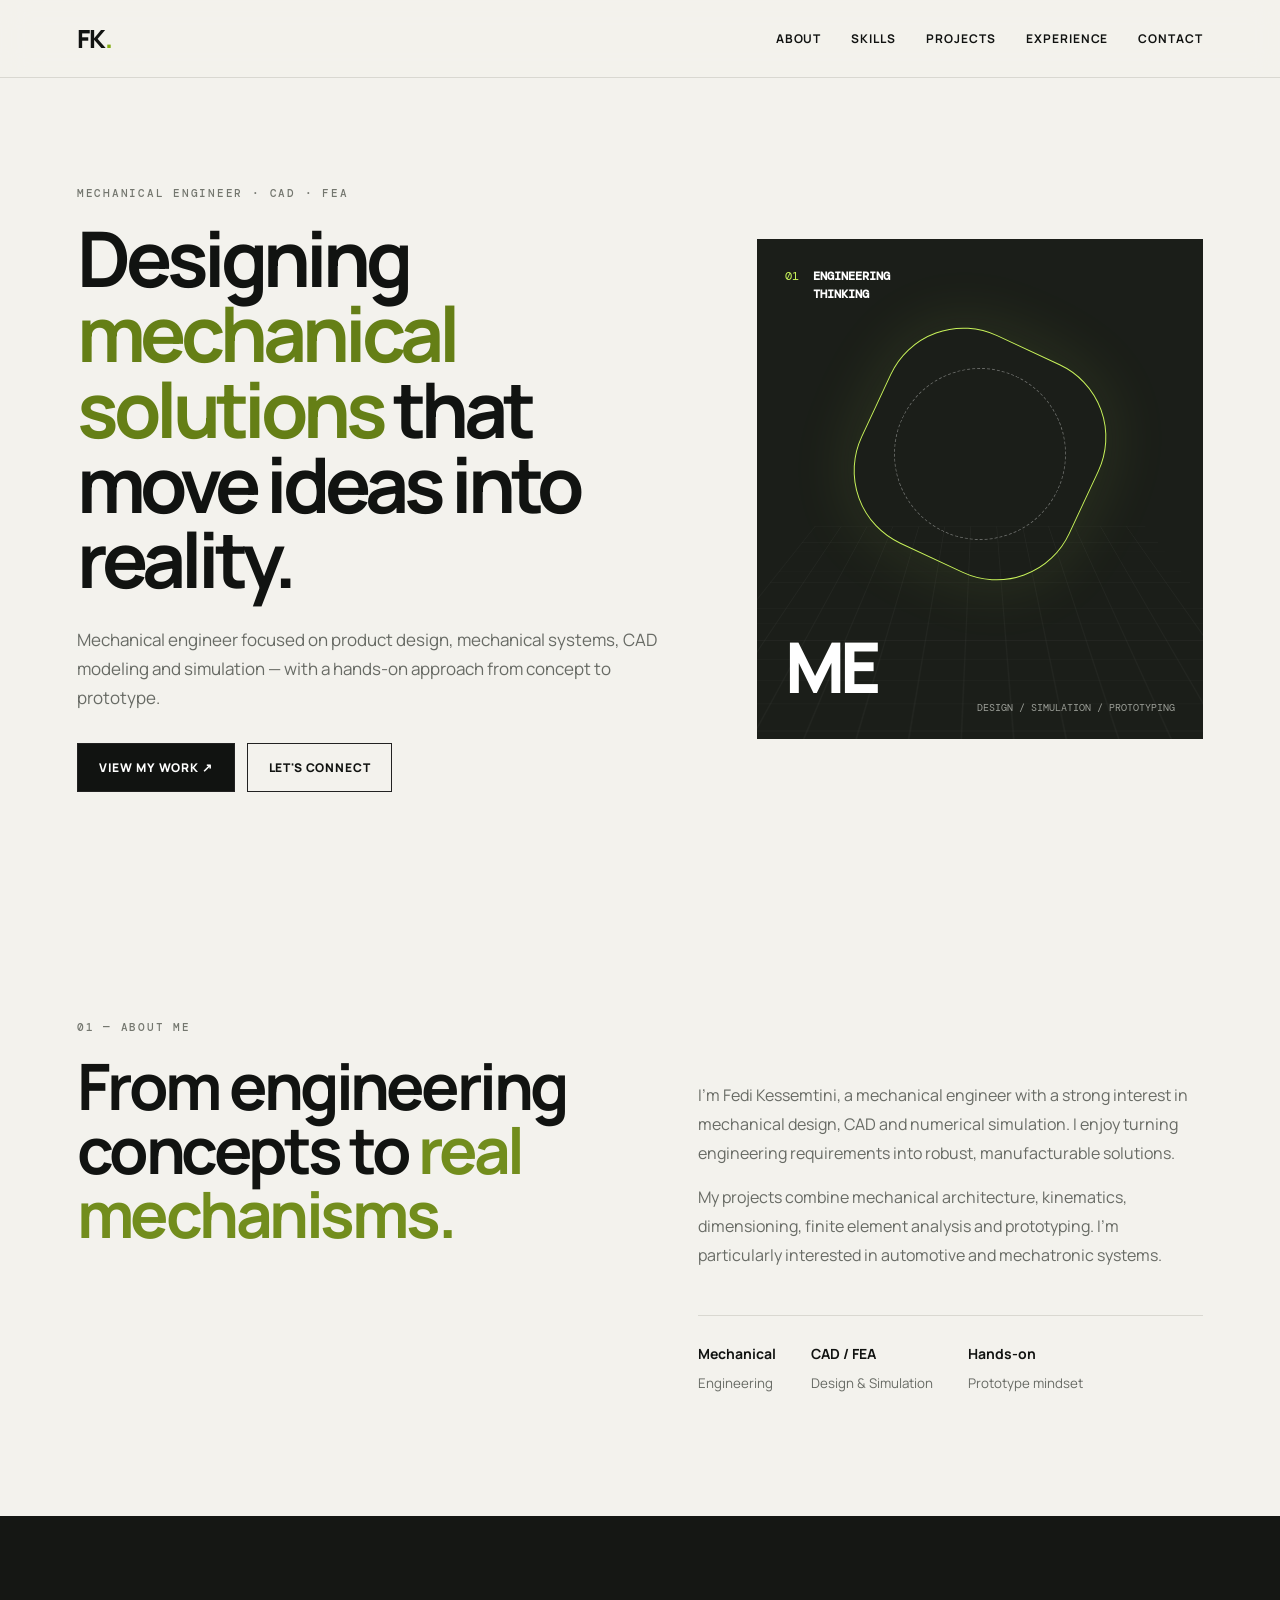
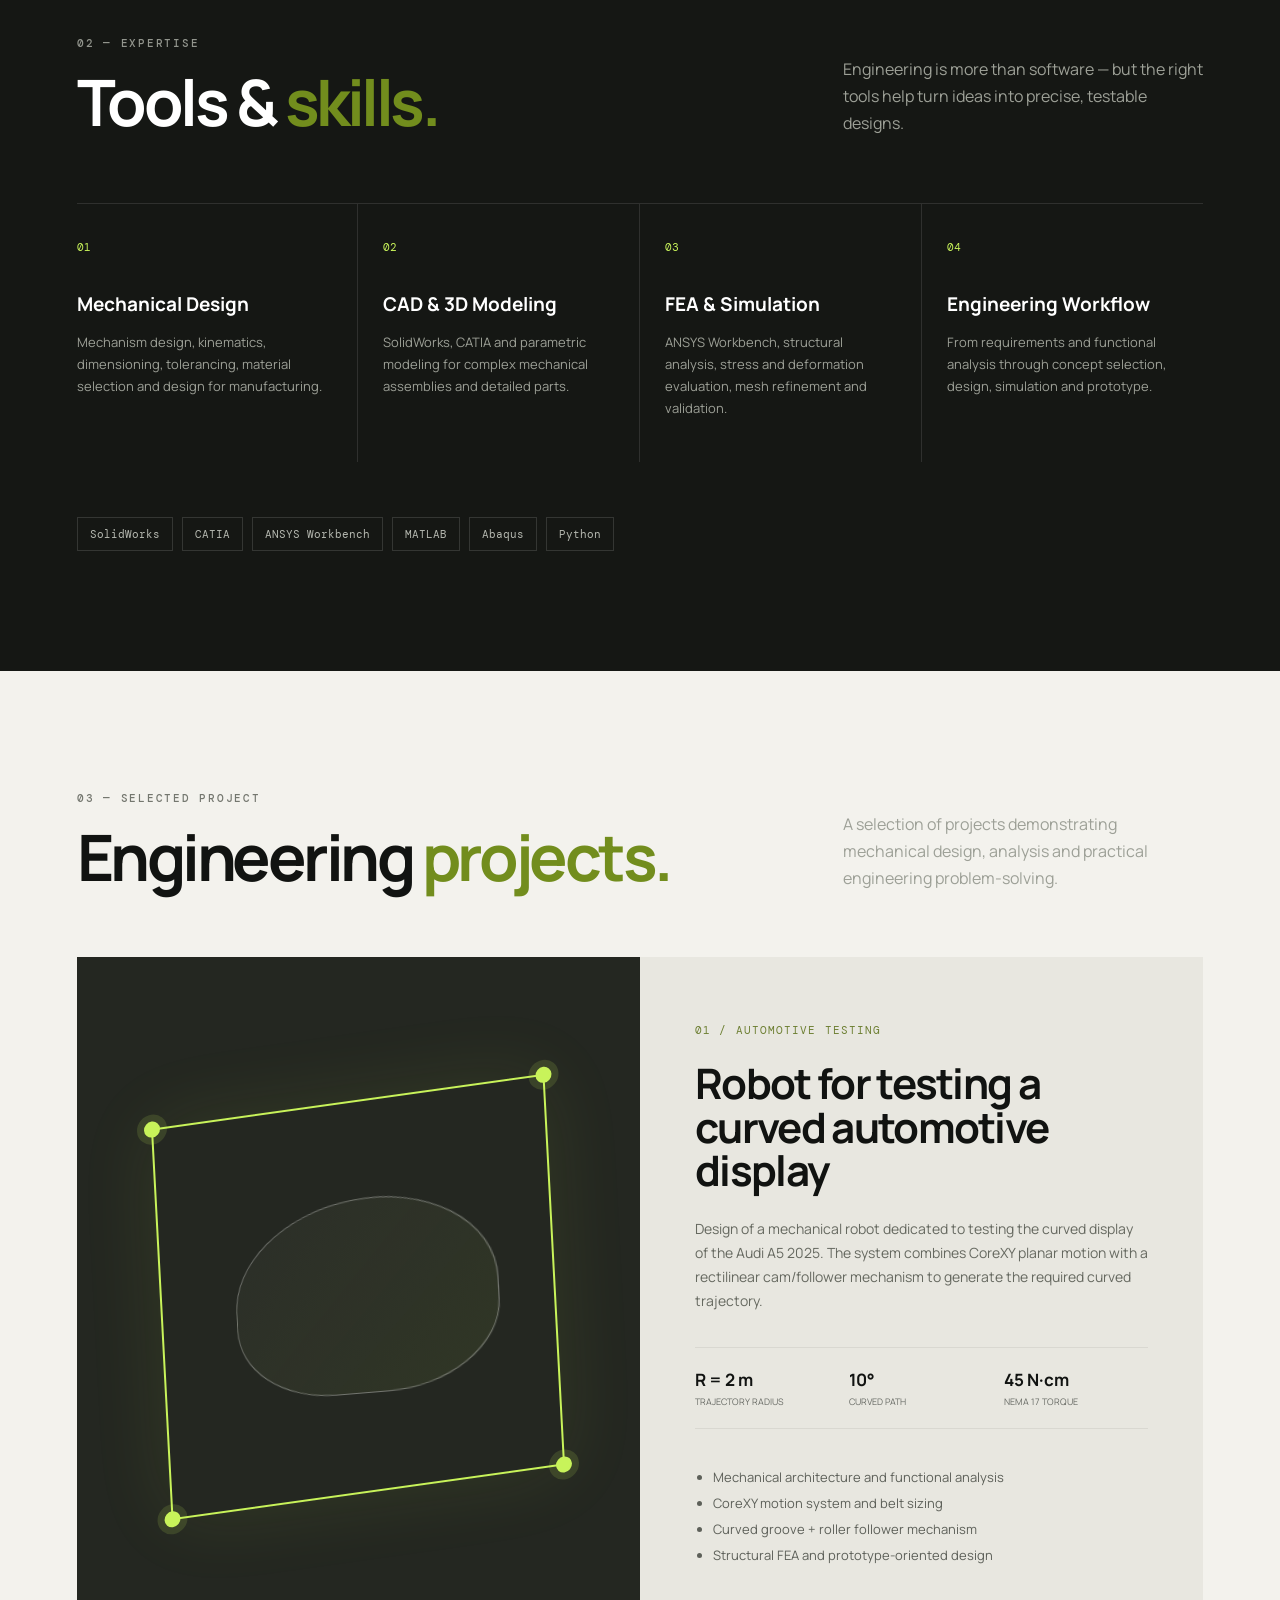
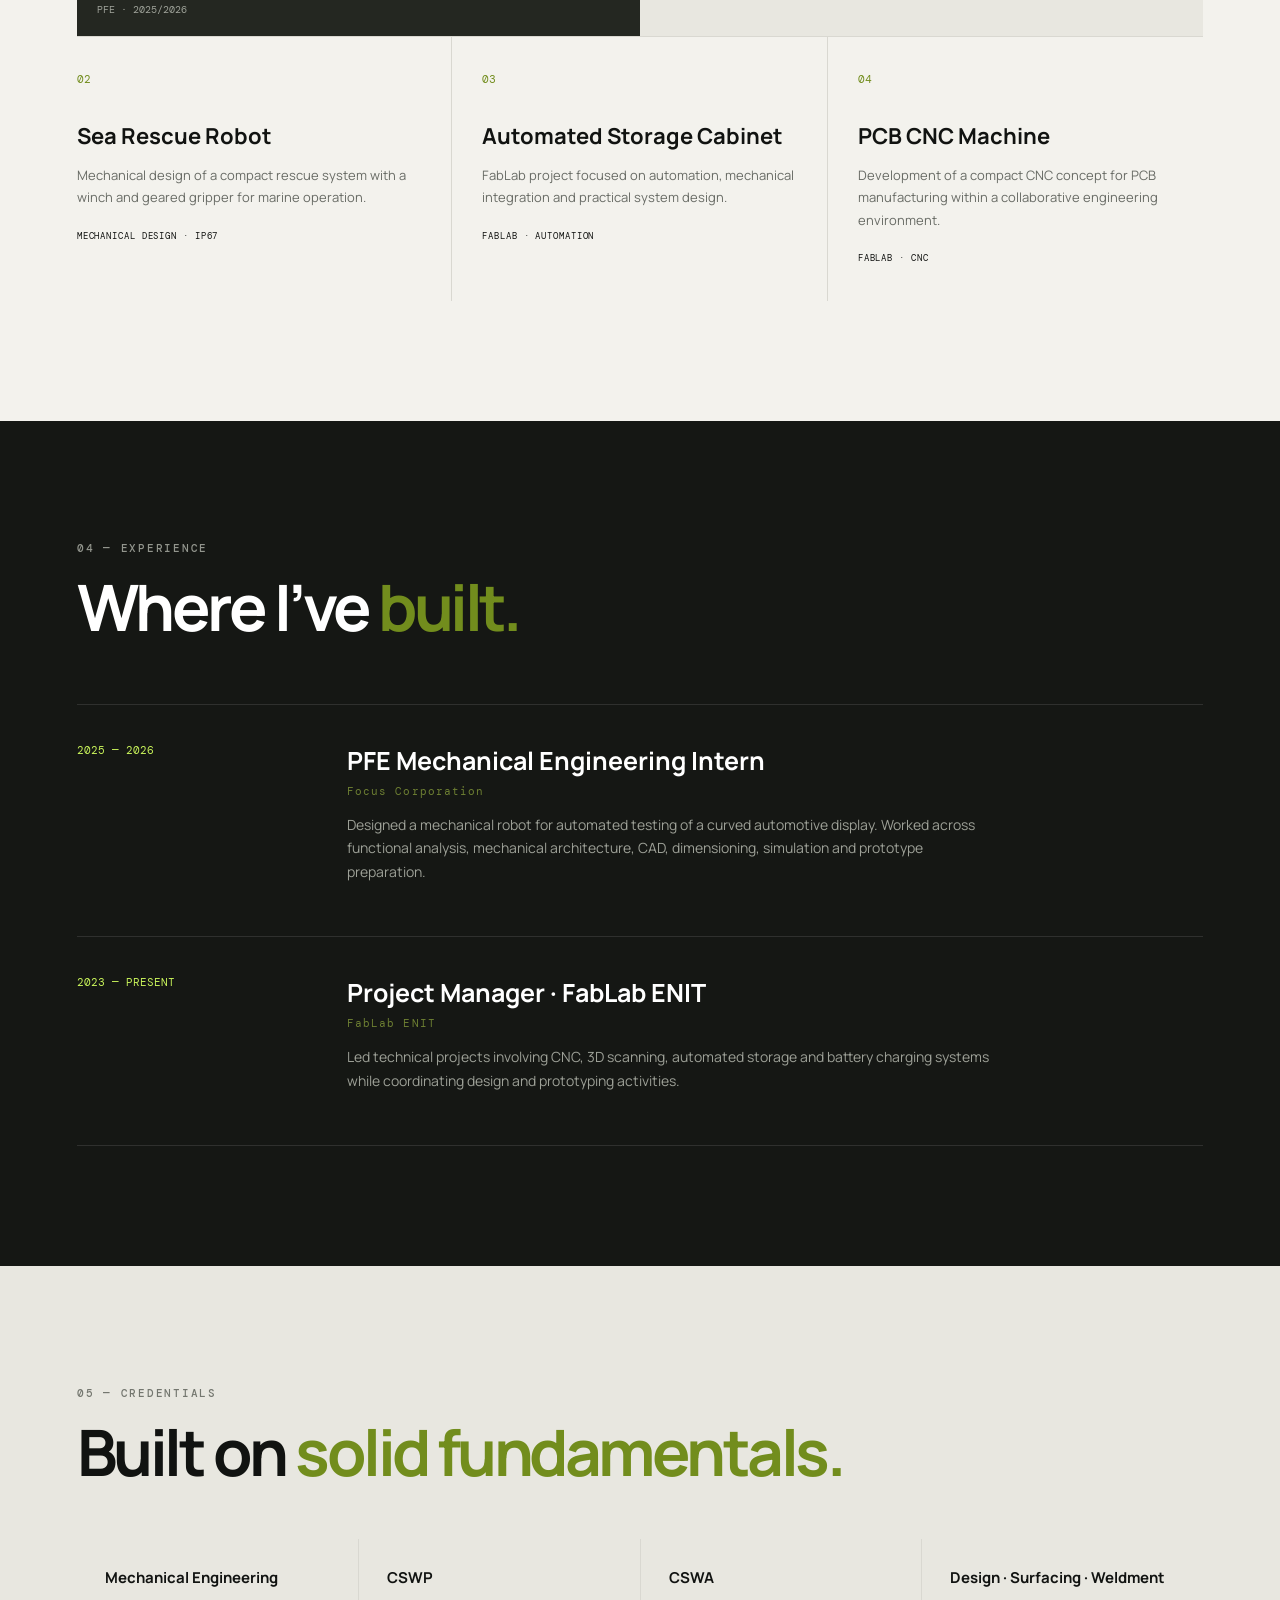
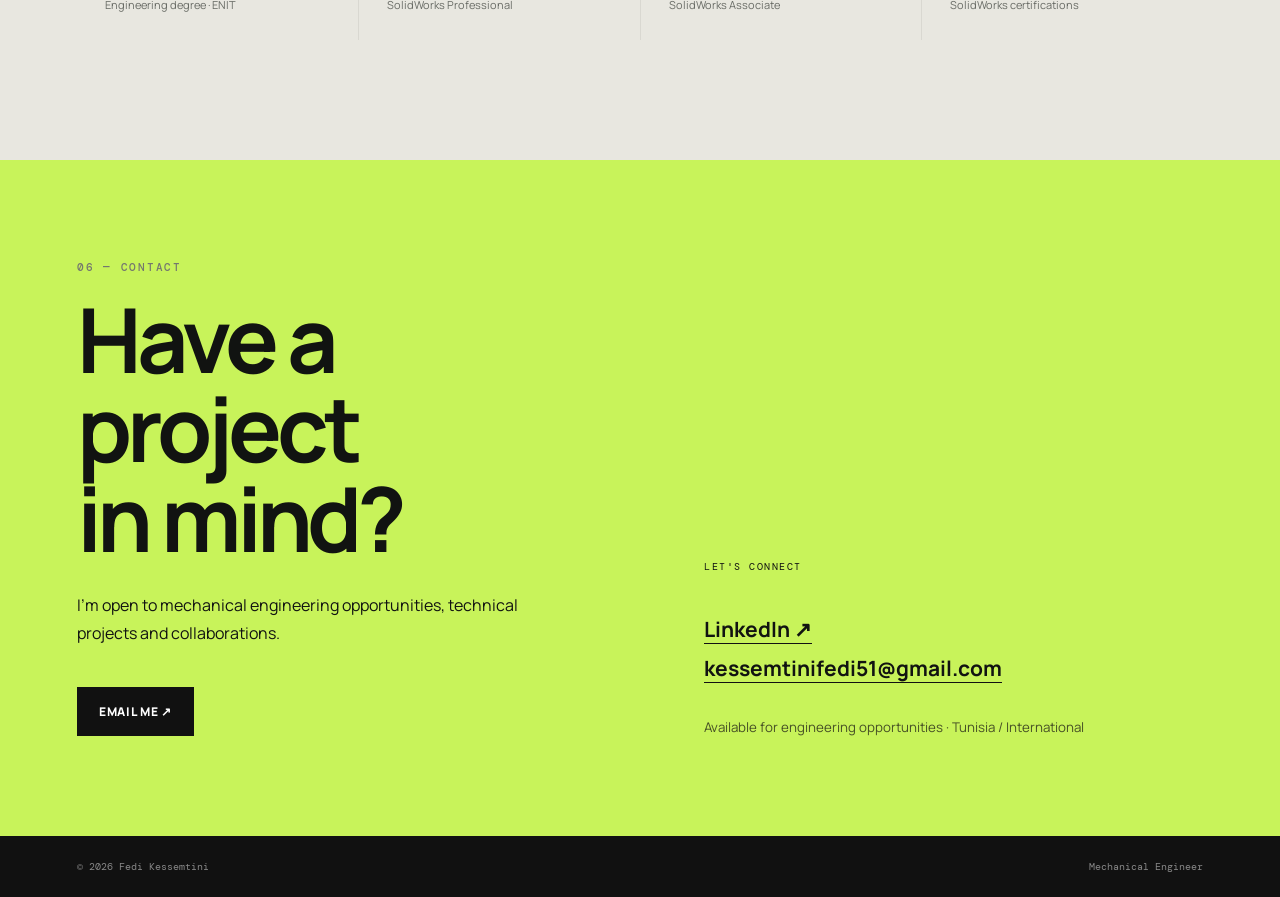
==== index.html @ dcfe1de1 "Update portfolio" ====
<!doctype html>
<html lang="en"><head><meta charset="UTF-8"><meta name="viewport" content="width=device-width,initial-scale=1,viewport-fit=cover"><meta name="description" content="Fedi Kessemtini — Mechanical Engineer portfolio. Mechanical design, CAD, FEA and engineering projects."><title>Fedi Kessemtini | Mechanical Engineer</title><link rel="preconnect" href="https://fonts.googleapis.com"><link rel="preconnect" href="https://fonts.gstatic.com" crossorigin><link rel="stylesheet" href="https://fonts.googleapis.com/css2?family=DM+Mono:wght@400;500&family=Manrope:wght@400;500;600;700;800&display=swap"><link rel="stylesheet" href="styles.css"></head>
<body>
<header class="nav"><a class="logo" href="#home">FK<span>.</span></a><button class="menu" aria-label="Menu" aria-expanded="false" aria-controls="main-nav">☰</button><nav id="main-nav"><a href="#about">About</a><a href="#skills">Skills</a><a href="#projects">Projects</a><a href="#experience">Experience</a><a href="#contact">Contact</a></nav></header>
<main>
<section id="home" class="hero"><div class="hero-copy"><p class="eyebrow">MECHANICAL ENGINEER · CAD · FEA</p><h1>Designing <em>mechanical solutions</em> that move ideas into reality.</h1><p class="lead">Mechanical engineer focused on product design, mechanical systems, CAD modeling and simulation — with a hands-on approach from concept to prototype.</p><div class="actions"><a class="btn primary" href="#projects">View my work ↗</a><a class="btn ghost" href="#contact">Let's connect</a></div></div><div class="hero-card"><div class="grid"></div><div class="badge"><span>01</span><b>ENGINEERING<br>THINKING</b></div><div class="orb"></div><div class="spec"><span>ME</span><small>DESIGN / SIMULATION / PROTOTYPING</small></div></div></section>

<section id="about" class="section split"><div><p class="eyebrow">01 — ABOUT ME</p><h2>From engineering concepts to <span>real mechanisms.</span></h2></div><div class="copy"><p>I’m Fedi Kessemtini, a mechanical engineer with a strong interest in mechanical design, CAD and numerical simulation. I enjoy turning engineering requirements into robust, manufacturable solutions.</p><p>My projects combine mechanical architecture, kinematics, dimensioning, finite element analysis and prototyping. I’m particularly interested in automotive and mechatronic systems.</p><div class="facts"><div><b>Mechanical</b><small>Engineering</small></div><div><b>CAD / FEA</b><small>Design & Simulation</small></div><div><b>Hands-on</b><small>Prototype mindset</small></div></div></div></section>

<section id="skills" class="section dark"><div class="section-head"><div><p class="eyebrow">02 — EXPERTISE</p><h2>Tools & <span>skills.</span></h2></div><p>Engineering is more than software — but the right tools help turn ideas into precise, testable designs.</p></div><div class="skill-grid">
<div class="skill"><span>01</span><h3>Mechanical Design</h3><p>Mechanism design, kinematics, dimensioning, tolerancing, material selection and design for manufacturing.</p></div>
<div class="skill"><span>02</span><h3>CAD & 3D Modeling</h3><p>SolidWorks, CATIA and parametric modeling for complex mechanical assemblies and detailed parts.</p></div>
<div class="skill"><span>03</span><h3>FEA & Simulation</h3><p>ANSYS Workbench, structural analysis, stress and deformation evaluation, mesh refinement and validation.</p></div>
<div class="skill"><span>04</span><h3>Engineering Workflow</h3><p>From requirements and functional analysis through concept selection, design, simulation and prototype.</p></div>
</div><div class="tools"><span>SolidWorks</span><span>CATIA</span><span>ANSYS Workbench</span><span>MATLAB</span><span>Abaqus</span><span>Python</span></div></section>

<section id="projects" class="section"><div class="section-head"><div><p class="eyebrow">03 — SELECTED PROJECT</p><h2>Engineering <span>projects.</span></h2></div><p>A selection of projects demonstrating mechanical design, analysis and practical engineering problem-solving.</p></div>
<article class="project-feature"><div class="project-visual"><div class="wire"><i></i><i></i><i></i><i></i><div class="screen"></div></div><span class="visual-label">PFE · 2025/2026</span></div><div class="project-info"><p class="tag">01 / AUTOMOTIVE TESTING</p><h3>Robot for testing a curved automotive display</h3><p>Design of a mechanical robot dedicated to testing the curved display of the Audi A5 2025. The system combines CoreXY planar motion with a rectilinear cam/follower mechanism to generate the required curved trajectory.</p><div class="metrics"><div><b>R = 2 m</b><small>Trajectory radius</small></div><div><b>10°</b><small>Curved path</small></div><div><b>45 N·cm</b><small>NEMA 17 torque</small></div></div><ul><li>Mechanical architecture and functional analysis</li><li>CoreXY motion system and belt sizing</li><li>Curved groove + roller follower mechanism</li><li>Structural FEA and prototype-oriented design</li></ul></div></article>
<div class="project-row"><article class="mini-project"><div class="mini-number">02</div><h3>Sea Rescue Robot</h3><p>Mechanical design of a compact rescue system with a winch and geared gripper for marine operation.</p><span>MECHANICAL DESIGN · IP67</span></article><article class="mini-project"><div class="mini-number">03</div><h3>Automated Storage Cabinet</h3><p>FabLab project focused on automation, mechanical integration and practical system design.</p><span>FABLAB · AUTOMATION</span></article><article class="mini-project"><div class="mini-number">04</div><h3>PCB CNC Machine</h3><p>Development of a compact CNC concept for PCB manufacturing within a collaborative engineering environment.</p><span>FABLAB · CNC</span></article></div></section>

<section id="experience" class="section dark"><div class="section-head"><div><p class="eyebrow">04 — EXPERIENCE</p><h2>Where I’ve <span>built.</span></h2></div></div><div class="timeline"><div class="time-item"><div class="date">2025 — 2026</div><div><h3>PFE Mechanical Engineering Intern</h3><p class="company">Focus Corporation</p><p>Designed a mechanical robot for automated testing of a curved automotive display. Worked across functional analysis, mechanical architecture, CAD, dimensioning, simulation and prototype preparation.</p></div></div><div class="time-item"><div class="date">2023 — PRESENT</div><div><h3>Project Manager · FabLab ENIT</h3><p class="company">FabLab ENIT</p><p>Led technical projects involving CNC, 3D scanning, automated storage and battery charging systems while coordinating design and prototyping activities.</p></div></div></div></section>

<section id="credentials" class="section credentials"><div><p class="eyebrow">05 — CREDENTIALS</p><h2>Built on <span>solid fundamentals.</span></h2><div class="credential-grid"><div><b>Mechanical Engineering</b><small>Engineering degree · ENIT</small></div><div><b>CSWP</b><small>SolidWorks Professional</small></div><div><b>CSWA</b><small>SolidWorks Associate</small></div><div><b>Design · Surfacing · Weldment</b><small>SolidWorks certifications</small></div></div></div></section>

<section id="contact" class="contact"><div><p class="eyebrow">06 — CONTACT</p><h2>Have a project<br>in mind?</h2><p>I'm open to mechanical engineering opportunities, technical projects and collaborations.</p><a class="btn primary" href="mailto:your.email@example.com">Email me ↗</a></div><div class="contact-side"><p>LET'S CONNECT</p><a href="https://www.linkedin.com/in/fedi-kessemtini-3630b8294/" target="_blank" rel="noopener noreferrer">LinkedIn ↗</a><a href="mailto:kessemtinifedi51@gmail.com">kessemtinifedi51@gmail.com</a><small>Available for engineering opportunities · Tunisia / International</small></div></section>
</main>
<footer><span>© 2026 Fedi Kessemtini</span><span>Mechanical Engineer</span></footer>
<script src="script.js"></script></body></html>
---- styles.css ----
:root{--bg:#f3f2ed;--ink:#111311;--muted:#686b65;--line:#d9d8d1;--acid:#c8f35a;--dark:#151714}*{box-sizing:border-box}html{scroll-behavior:smooth}html{scroll-padding-top:78px}body{margin:0;background:var(--bg);color:var(--ink);font-family:Manrope,sans-serif}a{color:inherit;text-decoration:none}.nav{height:78px;display:flex;align-items:center;justify-content:space-between;padding:0 6vw;border-bottom:1px solid var(--line);position:sticky;top:0;background:#f3f2edf2;backdrop-filter:blur(14px);z-index:10}.logo{font-weight:800;font-size:25px;letter-spacing:-1px}.logo span{color:#83ad12}.nav nav{display:flex;gap:30px;font-size:12px;font-weight:700;text-transform:uppercase;letter-spacing:.08em}.nav nav a:hover{opacity:.55}.menu{display:none;background:none;border:0;font-size:25px}.hero{min-height:calc(100vh - 78px);padding:7vw 6vw;display:grid;grid-template-columns:1.15fr .85fr;gap:6vw;align-items:center}.eyebrow{font:500 11px 'DM Mono',monospace;letter-spacing:.16em;color:#74776f;margin:0 0 20px}.hero h1{font-size:clamp(45px,6vw,86px);line-height:.98;letter-spacing:-.065em;max-width:900px;margin:0}.hero h1 em{font-style:normal;color:#657f16}.lead{font-size:17px;line-height:1.7;color:var(--muted);max-width:650px;margin:30px 0}.actions{display:flex;gap:12px}.btn{display:inline-block;padding:15px 21px;border:1px solid #222;font-size:12px;font-weight:800;text-transform:uppercase;letter-spacing:.07em}.primary{background:var(--ink);color:white}.primary:hover{background:#333}.ghost:hover{background:white}.hero-card{height:500px;background:#1b1e19;position:relative;overflow:hidden}.grid{position:absolute;inset:0;background-image:linear-gradient(#ffffff08 1px,transparent 1px),linear-gradient(90deg,#ffffff08 1px,transparent 1px);background-size:35px 35px;transform:perspective(600px) rotateX(55deg) scale(1.5);transform-origin:bottom}.orb{width:230px;height:230px;border:1px solid #c8f35a;position:absolute;top:100px;left:50%;transform:translateX(-50%) rotate(25deg);border-radius:35%;box-shadow:0 0 70px #c8f35a1c}.orb:after{content:"";position:absolute;inset:28px;border:1px dashed #ffffff55;border-radius:50%}.badge{position:absolute;top:28px;left:28px;color:white;display:flex;gap:14px;font:12px 'DM Mono';line-height:1.5}.badge span{color:var(--acid)}.spec{position:absolute;bottom:25px;left:28px;right:28px;color:white;display:flex;justify-content:space-between;align-items:end}.spec span{font-size:70px;font-weight:800;letter-spacing:-.08em}.spec small{font:10px 'DM Mono';color:#9b9e97}.section{padding:120px 6vw}.split{display:grid;grid-template-columns:1fr 1fr;gap:9vw}.section h2,.contact h2{font-size:clamp(40px,5vw,68px);line-height:1;letter-spacing:-.055em;margin:0}.section h2 span,.contact h2 span{color:#728d1d}.copy{font-size:16px;line-height:1.8;color:var(--muted);padding-top:45px}.facts{display:flex;gap:35px;margin-top:45px;border-top:1px solid var(--line);padding-top:25px}.facts div{display:grid;gap:6px}.facts b{font-size:14px;color:var(--ink)}small{color:var(--muted)}.dark{background:var(--dark);color:white}.dark .eyebrow{color:#92958d}.section-head{display:flex;justify-content:space-between;gap:50px;margin-bottom:65px}.section-head>p{max-width:360px;color:#9da097;line-height:1.7;margin:20px 0 0}.skill-grid{display:grid;grid-template-columns:repeat(4,1fr);border-top:1px solid #ffffff1c}.skill{padding:30px 25px 30px 0;border-right:1px solid #ffffff1c;min-height:230px}.skill:not(:first-child){padding-left:25px}.skill:last-child{border:0}.skill span{font:11px 'DM Mono';color:var(--acid)}.skill h3{font-size:19px;margin:35px 0 14px}.skill p{font-size:13px;color:#9da097;line-height:1.7}.tools{display:flex;gap:9px;flex-wrap:wrap;margin-top:55px}.tools span{border:1px solid #ffffff22;padding:9px 12px;font:11px 'DM Mono';color:#b5b8b0}.project-feature{display:grid;grid-template-columns:1fr 1fr;background:#e8e7e0}.project-visual{min-height:570px;background:#242721;position:relative;overflow:hidden;display:flex;align-items:center;justify-content:center}.visual-label{position:absolute;bottom:20px;left:20px;color:#9fa39a;font:10px 'DM Mono'}.wire{width:70%;height:58%;border:2px solid #c8f35a;position:relative;transform:skewY(-5deg) rotate(-3deg);box-shadow:0 0 80px #c8f35a18}.wire i{position:absolute;width:16px;height:16px;background:#c8f35a;border-radius:50%;box-shadow:0 0 0 7px #c8f35a22}.wire i:nth-child(1){top:-9px;left:-9px}.wire i:nth-child(2){top:-9px;right:-9px}.wire i:nth-child(3){bottom:-9px;left:-9px}.wire i:nth-child(4){bottom:-9px;right:-9px}.screen{position:absolute;left:16%;right:16%;top:25%;height:50%;border:1px solid #fff5;border-radius:50% 50% 40% 40%;background:linear-gradient(135deg,#ffffff08,#c8f35a12);transform:perspective(300px) rotateY(-10deg)}.project-info{padding:55px}.tag,.company{font:11px 'DM Mono';color:#6d7f32;letter-spacing:.1em}.project-info h3{font-size:42px;line-height:1.03;letter-spacing:-.04em;margin:25px 0}.project-info>p:not(.tag){color:#666960;line-height:1.7;font-size:14px}.metrics{display:grid;grid-template-columns:repeat(3,1fr);gap:10px;margin:35px 0;border-block:1px solid var(--line);padding:20px 0}.metrics div{display:grid;gap:4px}.metrics b{font-size:17px}.metrics small{font-size:9px;text-transform:uppercase}.project-info ul{padding-left:18px;color:#5d6059;font-size:13px;line-height:2}.project-row{display:grid;grid-template-columns:repeat(3,1fr);border-top:1px solid var(--line)}.mini-project{padding:35px 30px 35px 0;border-right:1px solid var(--line);min-height:220px}.mini-project:not(:first-child){padding-left:30px}.mini-project:last-child{border:0}.mini-number{font:11px 'DM Mono';color:#728d1d}.mini-project h3{font-size:22px;margin:35px 0 10px}.mini-project p{font-size:13px;line-height:1.7;color:var(--muted);max-width:340px}.mini-project span{font:9px 'DM Mono';letter-spacing:.1em}.timeline{border-top:1px solid #ffffff1c}.time-item{display:grid;grid-template-columns:220px 1fr;gap:50px;padding:38px 0;border-bottom:1px solid #ffffff1c}.date{font:11px 'DM Mono';color:var(--acid)}.time-item h3{font-size:25px;margin:0 0 6px}.company{margin:0 0 15px}.time-item p:last-child{color:#9da097;max-width:650px;line-height:1.7;font-size:14px}.credentials{background:#e8e7e0}.credential-grid{display:grid;grid-template-columns:repeat(4,1fr);gap:1px;background:var(--line);margin-top:55px}.credential-grid div{background:#e8e7e0;padding:28px;display:grid;gap:9px}.credential-grid b{font-size:15px}.credential-grid small{font-size:11px}.contact{background:var(--acid);padding:100px 6vw;display:grid;grid-template-columns:1fr 1fr;gap:10vw}.contact h2{font-size:clamp(55px,7vw,95px)}.contact>div>p:not(.eyebrow){max-width:450px;line-height:1.7;margin:30px 0}.contact .btn{margin-top:10px;background:#111;color:white;border-color:#111}.contact-side{display:flex;flex-direction:column;justify-content:end;align-items:flex-start;gap:10px}.contact-side p{font:10px 'DM Mono';letter-spacing:.15em}.contact-side a{font-size:21px;font-weight:700;border-bottom:1px solid #111}.contact-side small{margin-top:25px;color:#475126}footer{background:#111;color:#888;padding:24px 6vw;display:flex;justify-content:space-between;font:10px 'DM Mono'}@media(max-width:800px){.nav nav{display:none}.menu{display:block}.hero,.split,.project-feature,.contact{grid-template-columns:1fr}.hero{padding-top:60px}.hero-card{height:380px}.section{padding:80px 6vw}.section-head{display:block}.skill-grid,.credential-grid{grid-template-columns:1fr 1fr}.skill{border-bottom:1px solid #ffffff1c}.project-info{padding:35px}.project-row{grid-template-columns:1fr}.mini-project{border-right:0;border-bottom:1px solid var(--line);padding:28px 0!important}.time-item{grid-template-columns:1fr;gap:10px}.contact{gap:50px}.facts{flex-wrap:wrap}}@media(max-width:500px){.skill-grid,.credential-grid{grid-template-columns:1fr}.hero h1{font-size:45px}.project-info h3{font-size:32px}.metrics{grid-template-columns:1fr}.nav{padding:0 5vw}}
:root{box-sizing:border-box;padding-top:env(safe-area-inset-top,0px);padding-bottom:env(safe-area-inset-bottom,0px)}
html,body{background:var(--bg)}
.nav{top:env(safe-area-inset-top,0px)}
a:focus-visible,button:focus-visible{outline:2px solid #657f16;outline-offset:3px}
.dark a:focus-visible,.contact a:focus-visible{outline-color:currentColor}
.menu{cursor:pointer;color:var(--ink)}
@media(max-width:800px){
  .nav nav{position:absolute;top:78px;right:5vw;flex-direction:column;background:#f3f2ed;padding:20px;border:1px solid var(--line)}
  .nav nav.open{display:flex}
}
@media(prefers-reduced-motion:reduce){html{scroll-behavior:auto}}
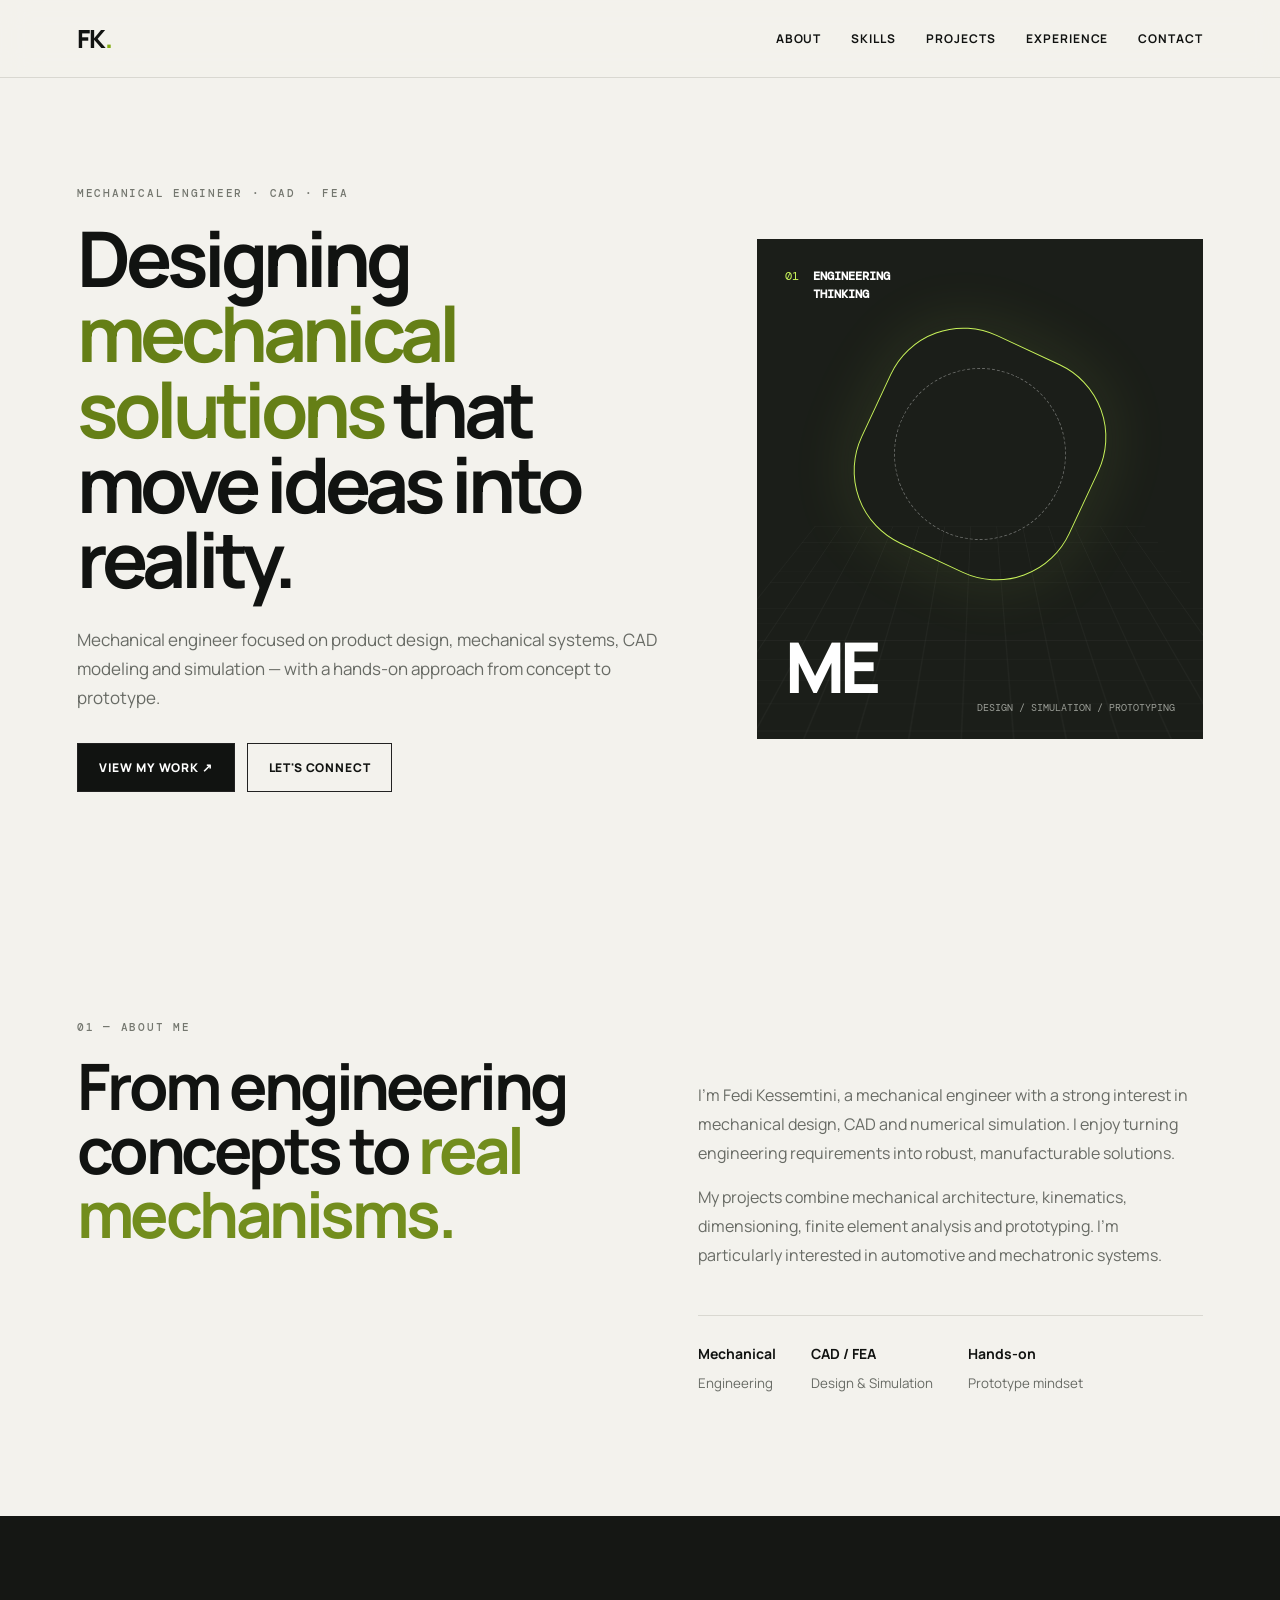
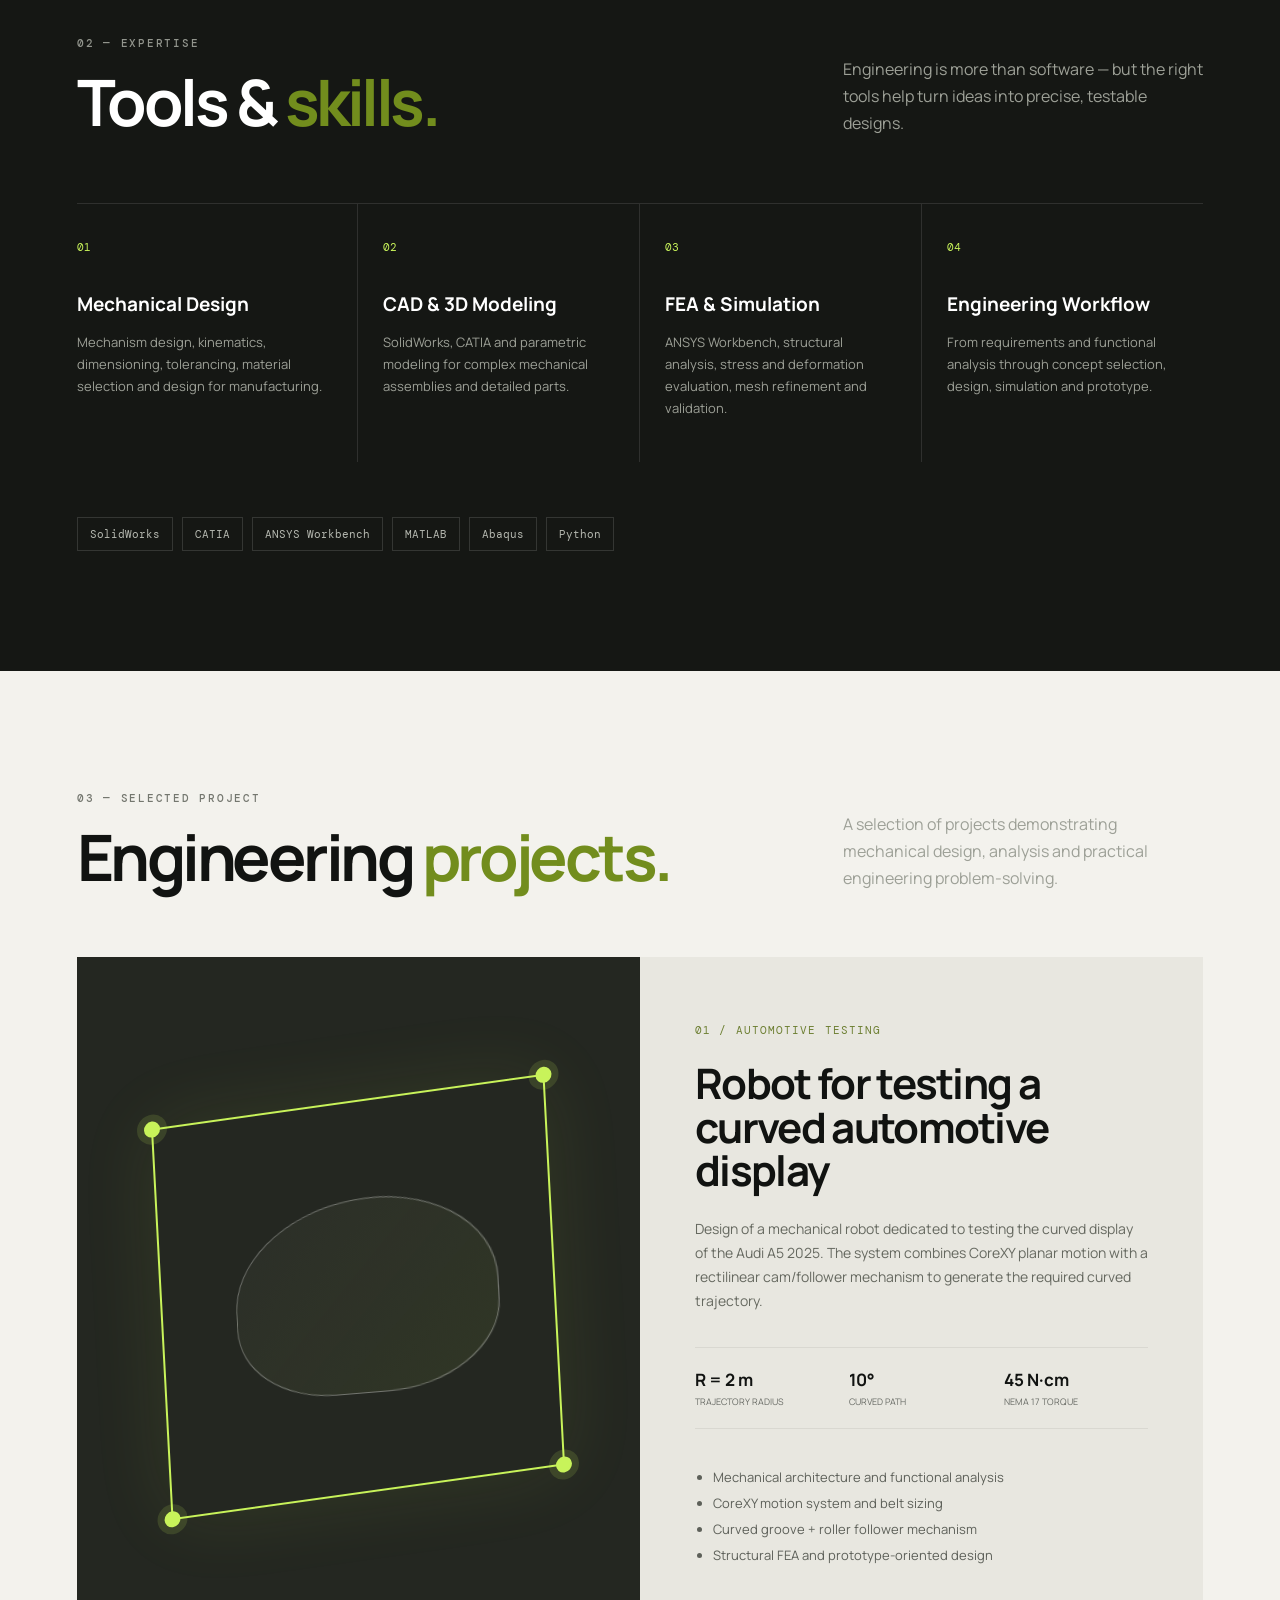
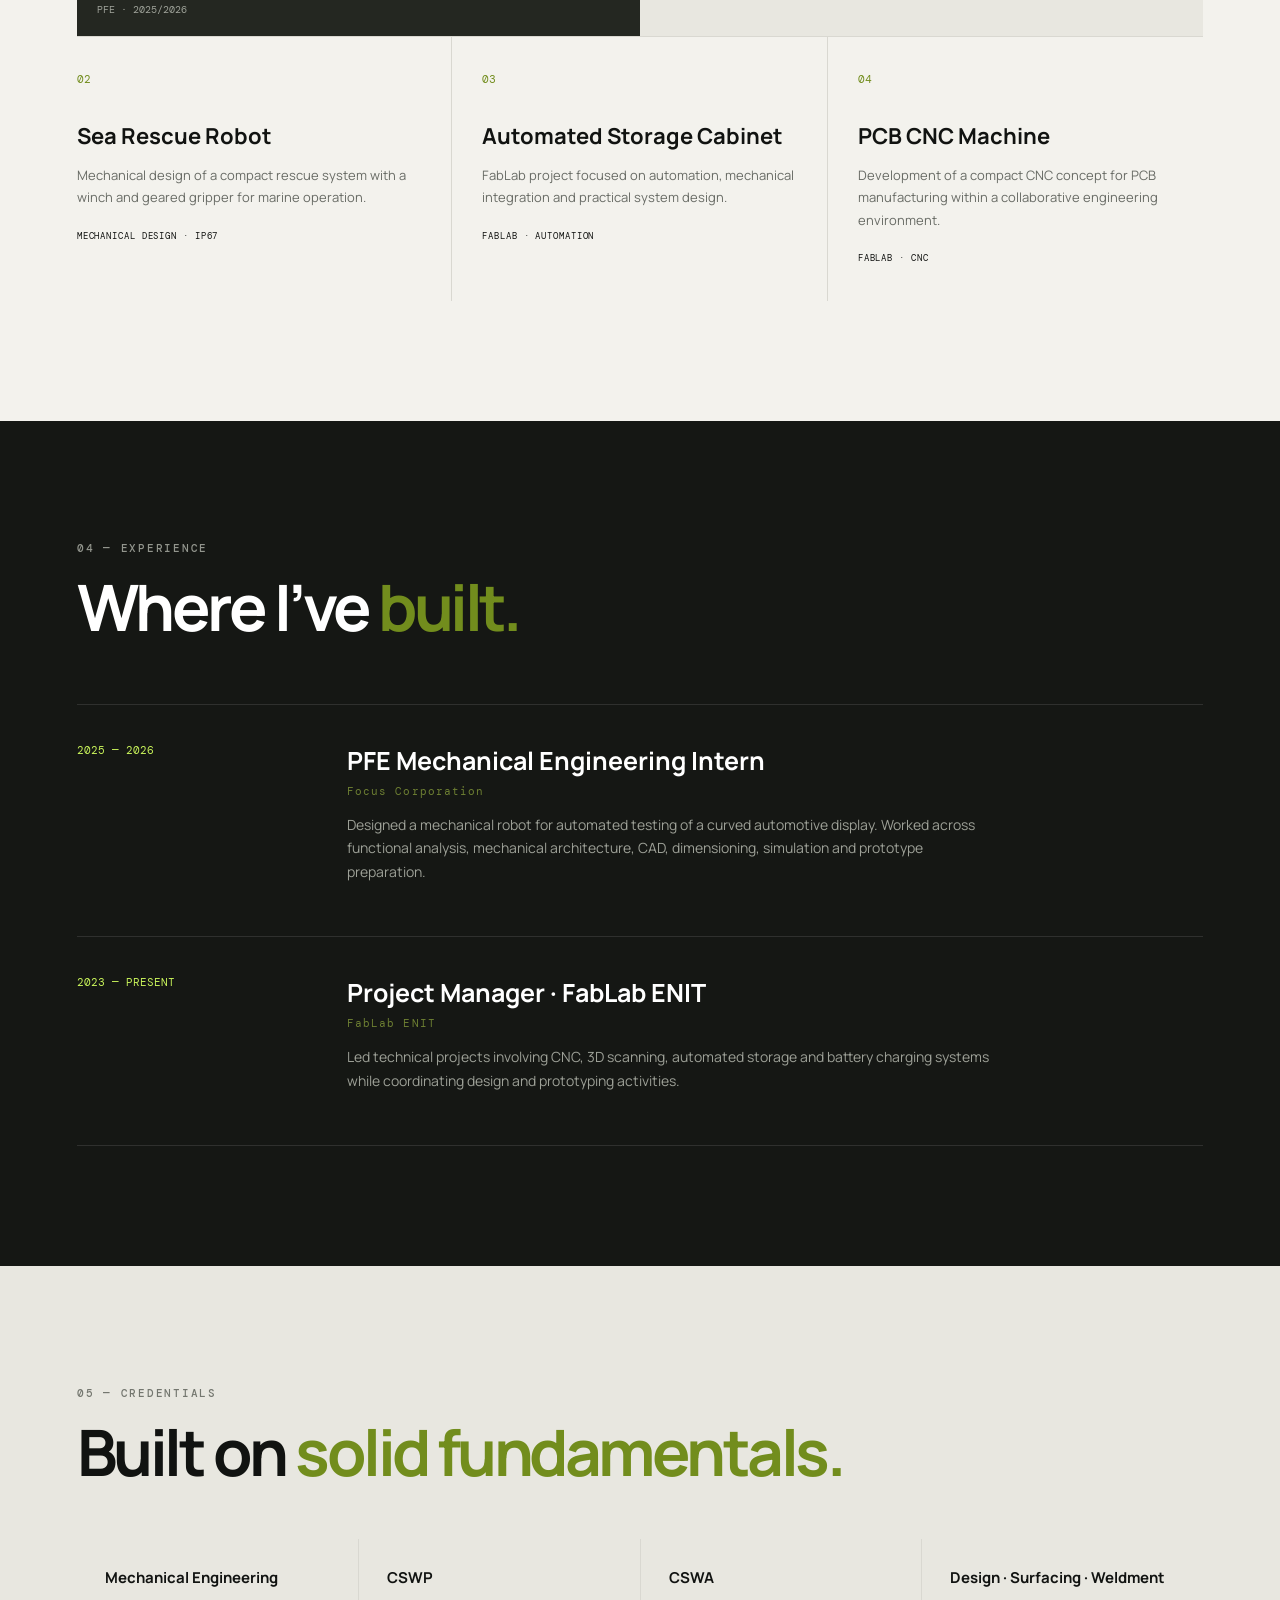
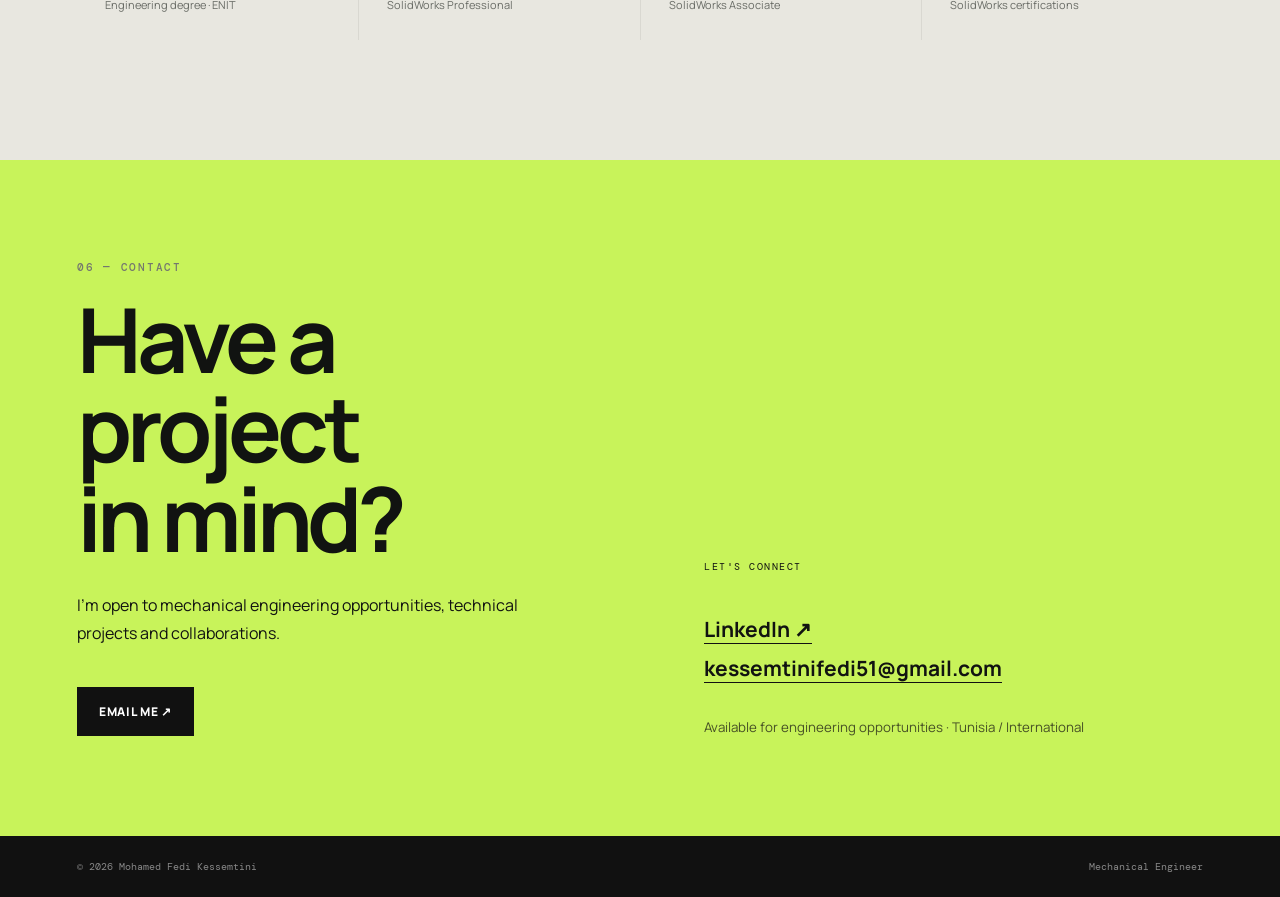
==== commit 2ab1d203: "Update portfolio" ====
--- a/index.html
+++ b/index.html
@@ -24,5 +24,5 @@
 
 <section id="contact" class="contact"><div><p class="eyebrow">06 — CONTACT</p><h2>Have a project<br>in mind?</h2><p>I'm open to mechanical engineering opportunities, technical projects and collaborations.</p><a class="btn primary" href="mailto:your.email@example.com">Email me ↗</a></div><div class="contact-side"><p>LET'S CONNECT</p><a href="https://www.linkedin.com/in/fedi-kessemtini-3630b8294/" target="_blank" rel="noopener noreferrer">LinkedIn ↗</a><a href="mailto:kessemtinifedi51@gmail.com">kessemtinifedi51@gmail.com</a><small>Available for engineering opportunities · Tunisia / International</small></div></section>
 </main>
-<footer><span>© 2026 Fedi Kessemtini</span><span>Mechanical Engineer</span></footer>
+<footer><span>© 2026 Mohamed Fedi Kessemtini</span><span>Mechanical Engineer</span></footer>
 <script src="script.js"></script></body></html>
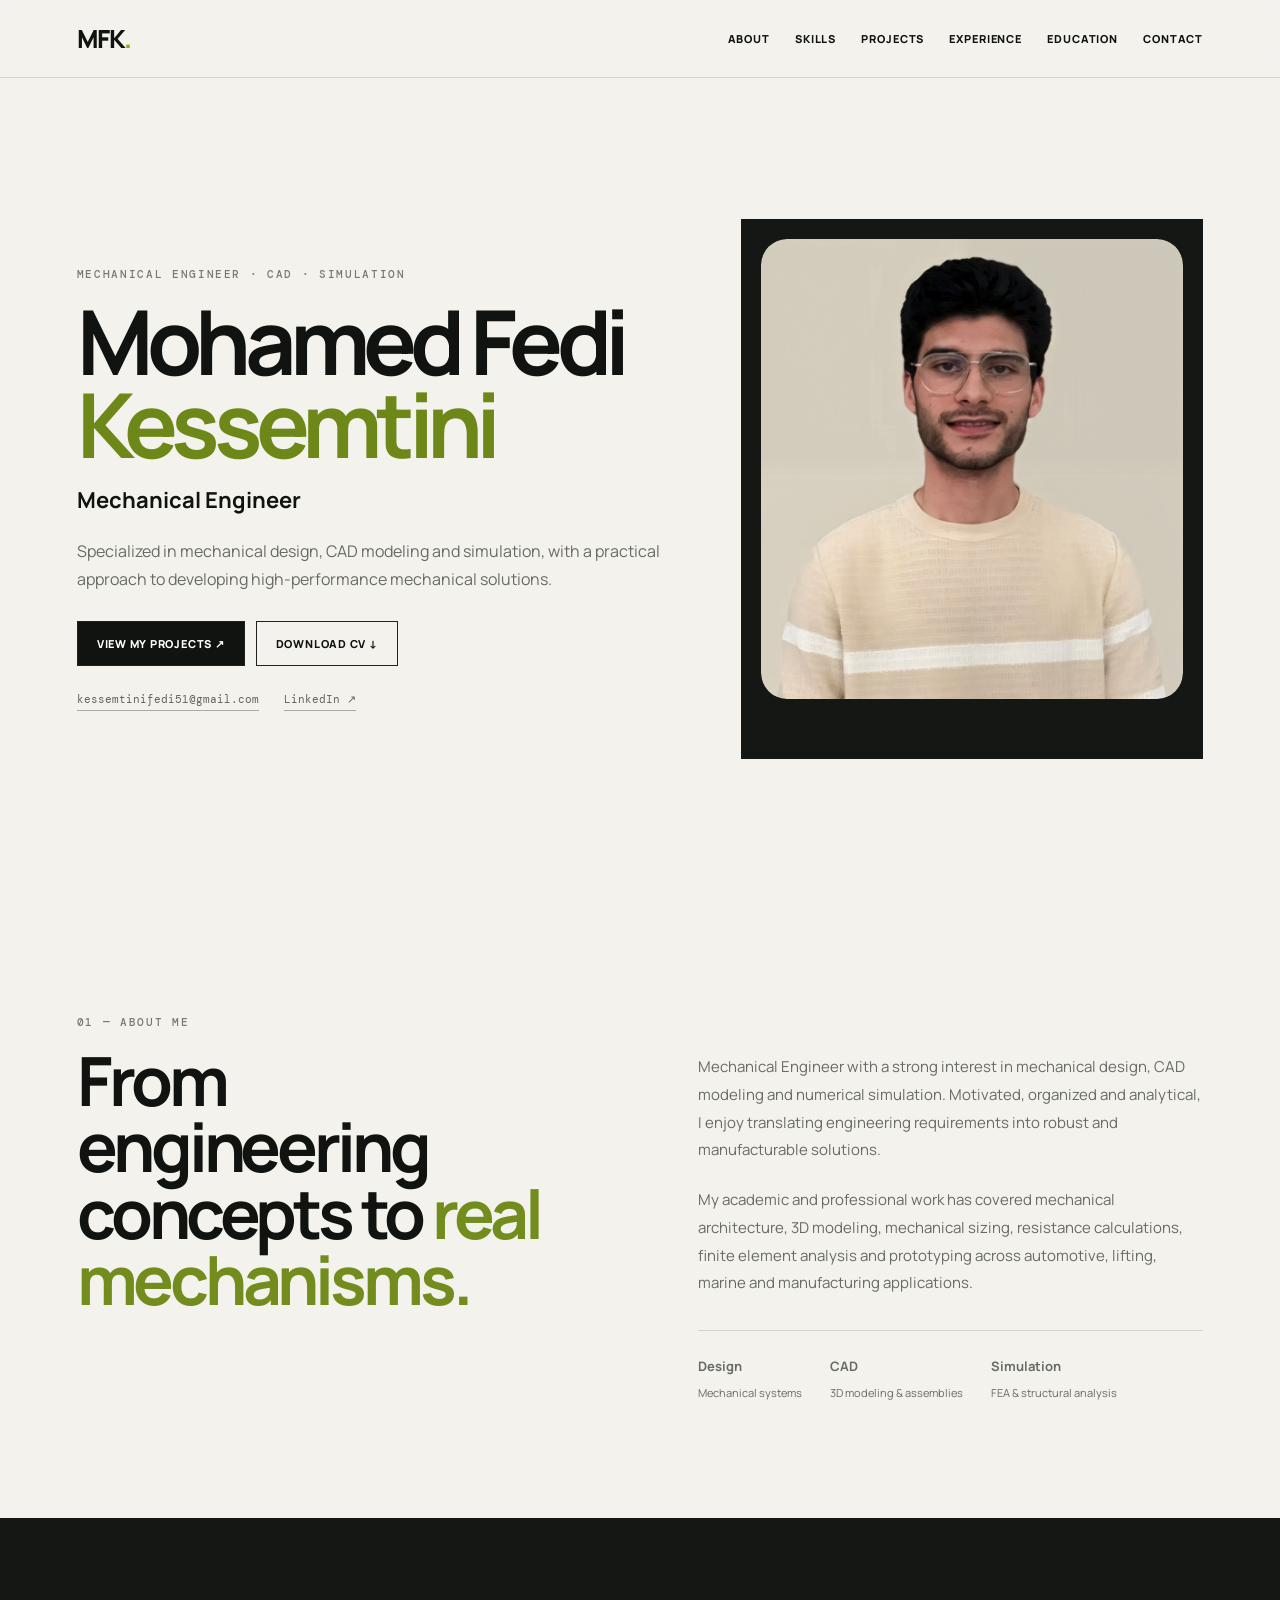
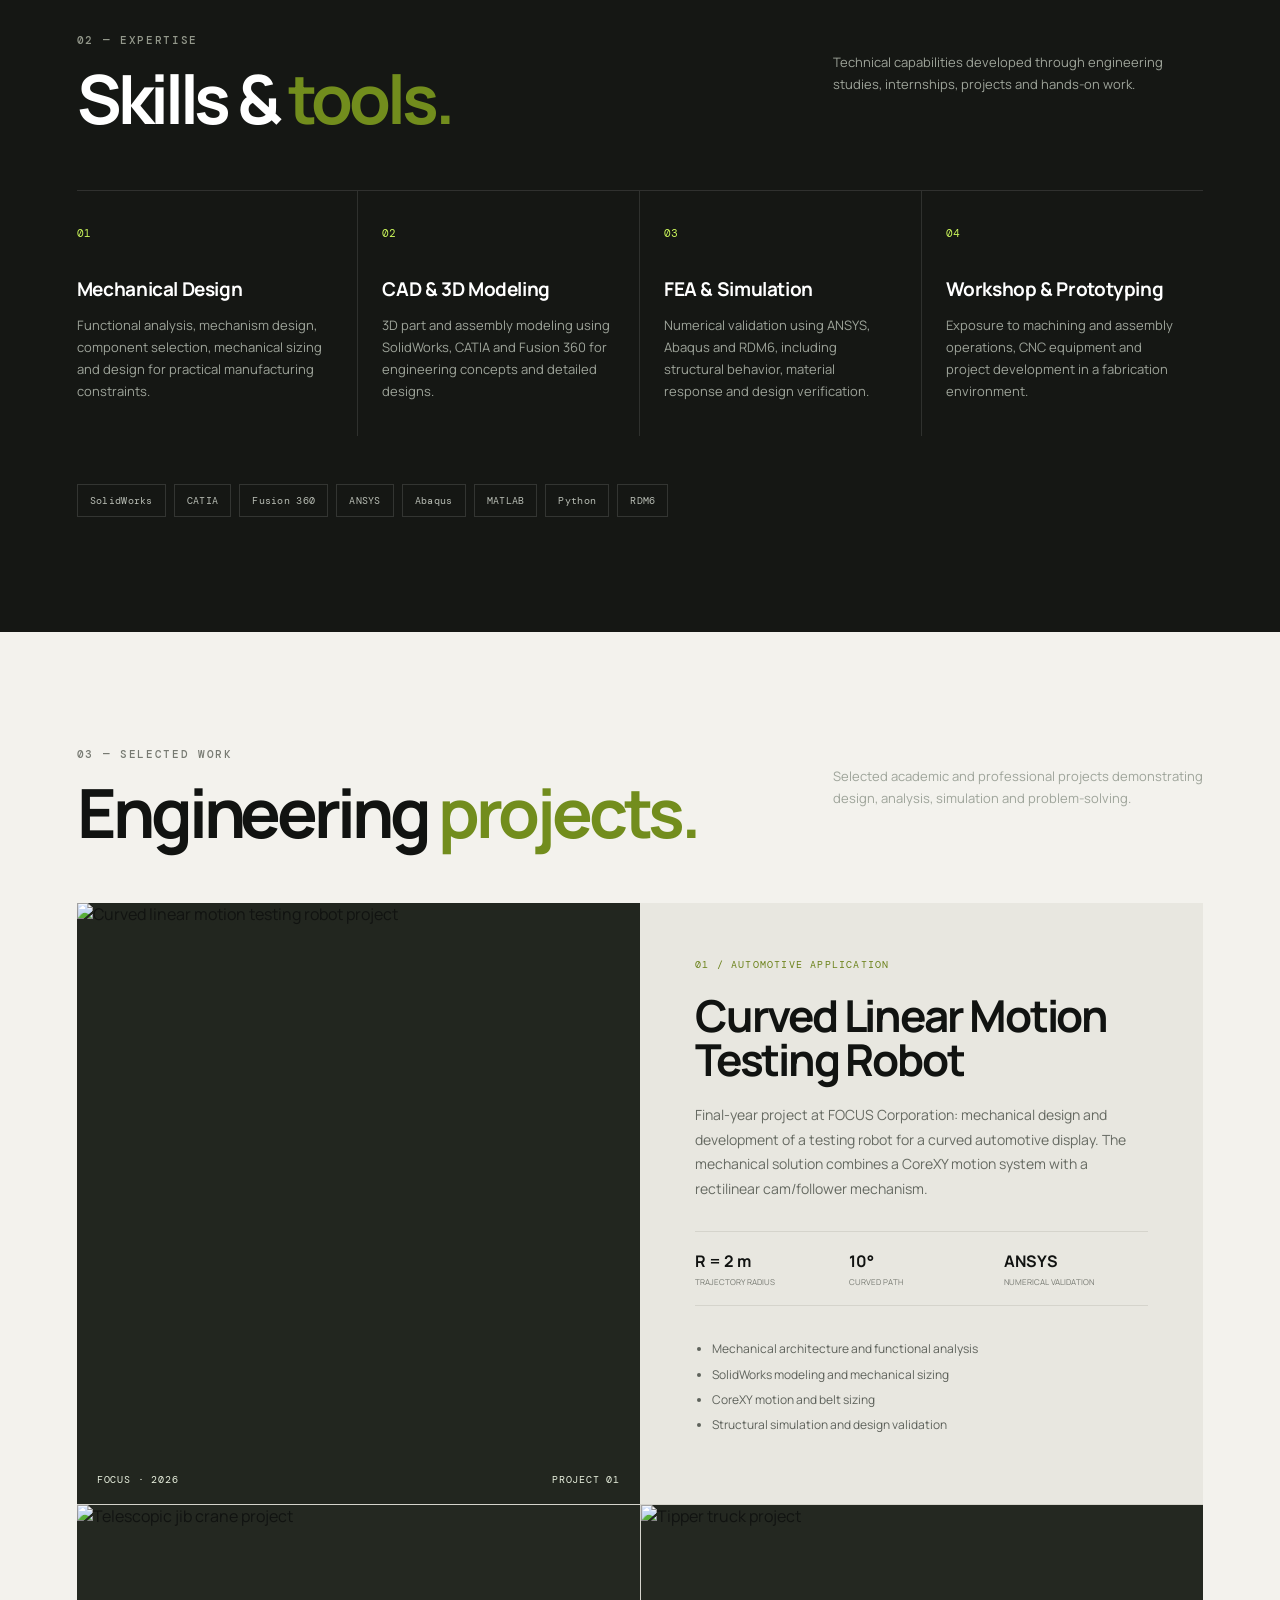
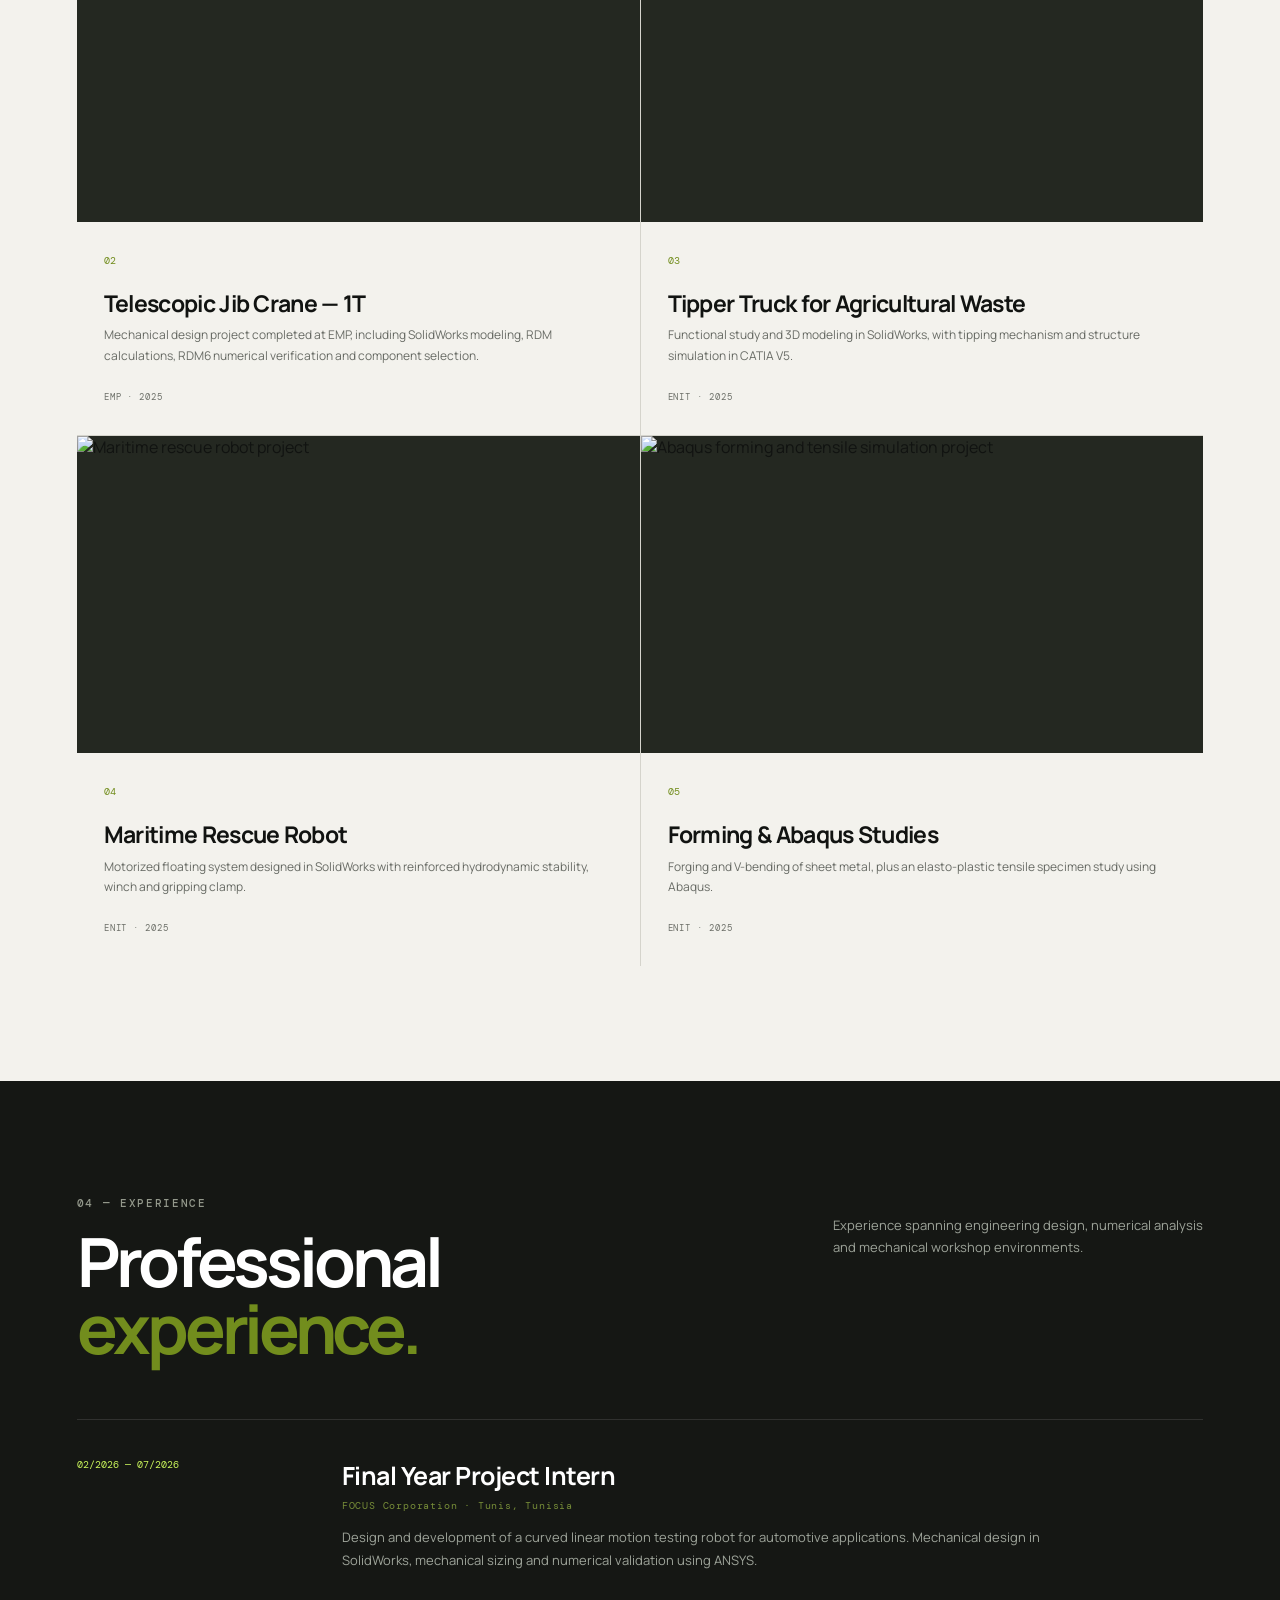
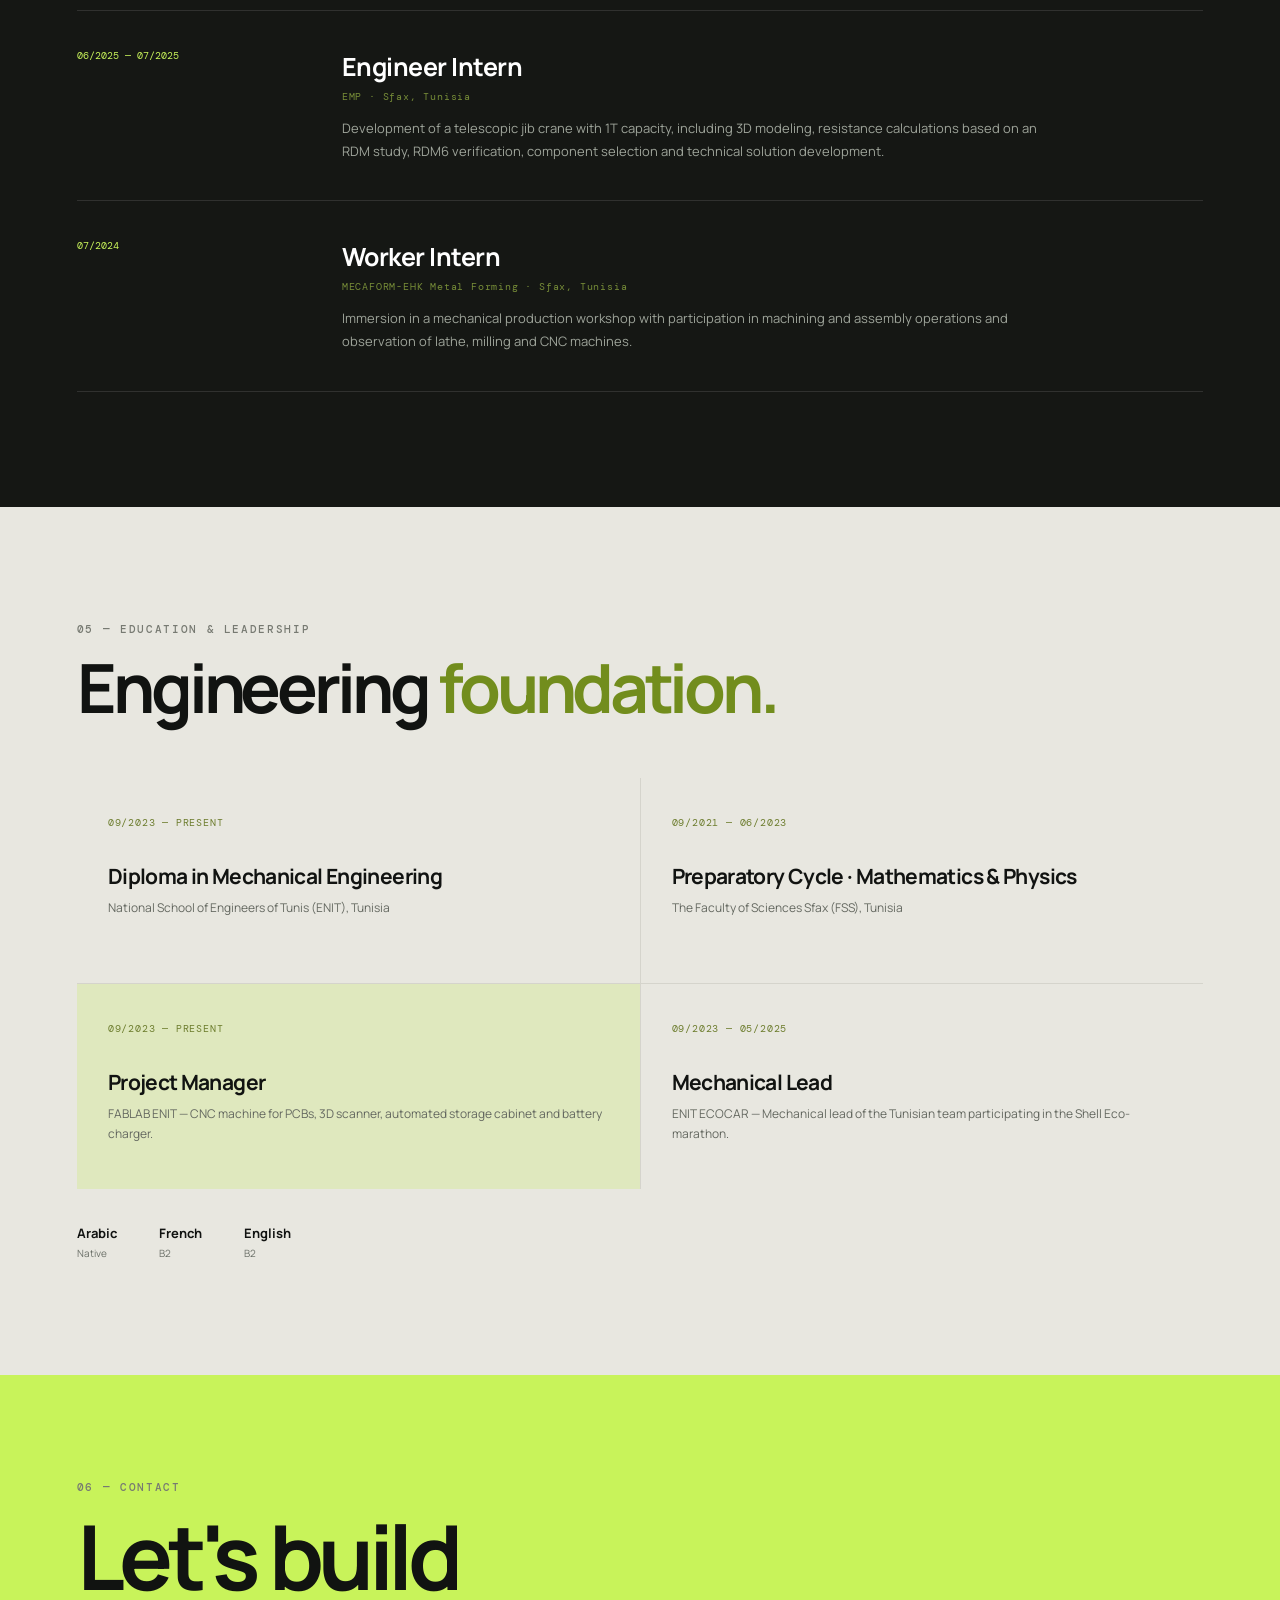
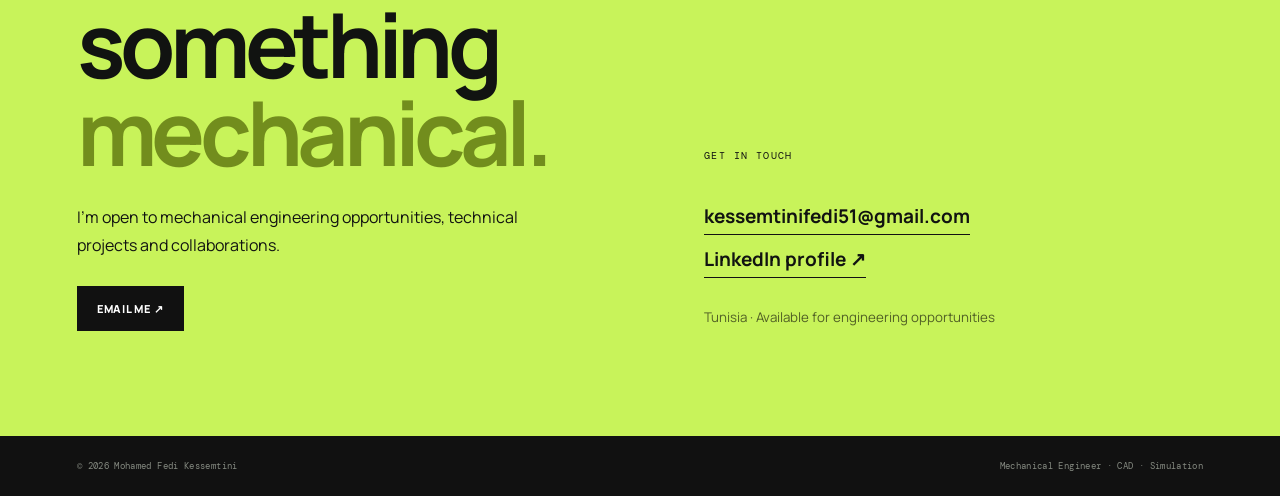
==== commit 7c0292b0: "Update portfolio" ====
--- a/index.html
+++ b/index.html
@@ -1,28 +1,168 @@
 <!doctype html>
-<html lang="en"><head><meta charset="UTF-8"><meta name="viewport" content="width=device-width,initial-scale=1,viewport-fit=cover"><meta name="description" content="Fedi Kessemtini — Mechanical Engineer portfolio. Mechanical design, CAD, FEA and engineering projects."><title>Fedi Kessemtini | Mechanical Engineer</title><link rel="preconnect" href="https://fonts.googleapis.com"><link rel="preconnect" href="https://fonts.gstatic.com" crossorigin><link rel="stylesheet" href="https://fonts.googleapis.com/css2?family=DM+Mono:wght@400;500&family=Manrope:wght@400;500;600;700;800&display=swap"><link rel="stylesheet" href="styles.css"></head>
+<html lang="en">
+<head>
+  <meta charset="utf-8">
+  <meta name="viewport" content="width=device-width, initial-scale=1, viewport-fit=cover">
+  <meta name="description" content="Mohamed Fedi Kessemtini — Mechanical Engineer specializing in mechanical design, CAD modeling and simulation.">
+  <meta name="theme-color" content="#111311">
+  <title>Mohamed Fedi Kessemtini | Mechanical Engineer</title>
+  <link rel="preconnect" href="https://fonts.googleapis.com">
+  <link rel="preconnect" href="https://fonts.gstatic.com" crossorigin>
+  <link href="https://fonts.googleapis.com/css2?family=DM+Mono:wght@400;500&family=Manrope:wght@400;500;600;700;800&display=swap" rel="stylesheet">
+  <link rel="stylesheet" href="styles.css">
+</head>
 <body>
-<header class="nav"><a class="logo" href="#home">FK<span>.</span></a><button class="menu" aria-label="Menu" aria-expanded="false" aria-controls="main-nav">☰</button><nav id="main-nav"><a href="#about">About</a><a href="#skills">Skills</a><a href="#projects">Projects</a><a href="#experience">Experience</a><a href="#contact">Contact</a></nav></header>
-<main>
-<section id="home" class="hero"><div class="hero-copy"><p class="eyebrow">MECHANICAL ENGINEER · CAD · FEA</p><h1>Designing <em>mechanical solutions</em> that move ideas into reality.</h1><p class="lead">Mechanical engineer focused on product design, mechanical systems, CAD modeling and simulation — with a hands-on approach from concept to prototype.</p><div class="actions"><a class="btn primary" href="#projects">View my work ↗</a><a class="btn ghost" href="#contact">Let's connect</a></div></div><div class="hero-card"><div class="grid"></div><div class="badge"><span>01</span><b>ENGINEERING<br>THINKING</b></div><div class="orb"></div><div class="spec"><span>ME</span><small>DESIGN / SIMULATION / PROTOTYPING</small></div></div></section>
+  <header class="nav">
+    <a class="logo" href="#home" aria-label="Mohamed Fedi Kessemtini home">MFK<span>.</span></a>
+    <button class="menu" type="button" aria-label="Open menu" aria-expanded="false" aria-controls="main-nav">☰</button>
+    <nav id="main-nav" aria-label="Main navigation">
+      <a href="#about">About</a>
+      <a href="#skills">Skills</a>
+      <a href="#projects">Projects</a>
+      <a href="#experience">Experience</a>
+      <a href="#education">Education</a>
+      <a href="#contact">Contact</a>
+    </nav>
+  </header>
 
-<section id="about" class="section split"><div><p class="eyebrow">01 — ABOUT ME</p><h2>From engineering concepts to <span>real mechanisms.</span></h2></div><div class="copy"><p>I’m Fedi Kessemtini, a mechanical engineer with a strong interest in mechanical design, CAD and numerical simulation. I enjoy turning engineering requirements into robust, manufacturable solutions.</p><p>My projects combine mechanical architecture, kinematics, dimensioning, finite element analysis and prototyping. I’m particularly interested in automotive and mechatronic systems.</p><div class="facts"><div><b>Mechanical</b><small>Engineering</small></div><div><b>CAD / FEA</b><small>Design & Simulation</small></div><div><b>Hands-on</b><small>Prototype mindset</small></div></div></div></section>
+  <main>
+    <section id="home" class="hero">
+      <div class="hero-copy">
+        <p class="eyebrow">MECHANICAL ENGINEER · CAD · SIMULATION</p>
+        <h1>Mohamed Fedi <em>Kessemtini</em></h1>
+        <p class="hero-title">Mechanical Engineer</p>
+        <p class="lead">Specialized in mechanical design, CAD modeling and simulation, with a practical approach to developing high-performance mechanical solutions.</p>
+        <div class="actions">
+          <a class="btn primary" href="#projects">View my projects ↗</a>
+          <a class="btn ghost" href="assets/CV_Mohamed_Fedi_Kessemtini.pdf" target="_blank" rel="noopener">Download CV ↓</a>
+        </div>
+        <div class="quick-contact">
+          <a href="mailto:kessemtinifedi51@gmail.com">kessemtinifedi51@gmail.com</a>
+          <a href="https://www.linkedin.com/in/fedi-kessemtini-3630b8294/" target="_blank" rel="noopener noreferrer">LinkedIn ↗</a>
+        </div>
+      </div>
+      <div class="hero-photo-card">
+        <div class="photo-frame">
+          <img src="images/profile.png" alt="Mohamed Fedi Kessemtini" class="profile-photo">
+        </div>
+        <div class="photo-caption"></div>
+      </div>
+    </section>
 
-<section id="skills" class="section dark"><div class="section-head"><div><p class="eyebrow">02 — EXPERTISE</p><h2>Tools & <span>skills.</span></h2></div><p>Engineering is more than software — but the right tools help turn ideas into precise, testable designs.</p></div><div class="skill-grid">
-<div class="skill"><span>01</span><h3>Mechanical Design</h3><p>Mechanism design, kinematics, dimensioning, tolerancing, material selection and design for manufacturing.</p></div>
-<div class="skill"><span>02</span><h3>CAD & 3D Modeling</h3><p>SolidWorks, CATIA and parametric modeling for complex mechanical assemblies and detailed parts.</p></div>
-<div class="skill"><span>03</span><h3>FEA & Simulation</h3><p>ANSYS Workbench, structural analysis, stress and deformation evaluation, mesh refinement and validation.</p></div>
-<div class="skill"><span>04</span><h3>Engineering Workflow</h3><p>From requirements and functional analysis through concept selection, design, simulation and prototype.</p></div>
-</div><div class="tools"><span>SolidWorks</span><span>CATIA</span><span>ANSYS Workbench</span><span>MATLAB</span><span>Abaqus</span><span>Python</span></div></section>
+    <section id="about" class="section split about-section">
+      <div>
+        <p class="eyebrow">01 — ABOUT ME</p>
+        <h2>From engineering concepts to <span>real mechanisms.</span></h2>
+      </div>
+      <div class="copy">
+        <p>Mechanical Engineer with a strong interest in mechanical design, CAD modeling and numerical simulation. Motivated, organized and analytical, I enjoy translating engineering requirements into robust and manufacturable solutions.</p>
+        <p>My academic and professional work has covered mechanical architecture, 3D modeling, mechanical sizing, resistance calculations, finite element analysis and prototyping across automotive, lifting, marine and manufacturing applications.</p>
+        <div class="facts">
+          <div><b>Design</b><small>Mechanical systems</small></div>
+          <div><b>CAD</b><small>3D modeling & assemblies</small></div>
+          <div><b>Simulation</b><small>FEA & structural analysis</small></div>
+        </div>
+      </div>
+    </section>
 
-<section id="projects" class="section"><div class="section-head"><div><p class="eyebrow">03 — SELECTED PROJECT</p><h2>Engineering <span>projects.</span></h2></div><p>A selection of projects demonstrating mechanical design, analysis and practical engineering problem-solving.</p></div>
-<article class="project-feature"><div class="project-visual"><div class="wire"><i></i><i></i><i></i><i></i><div class="screen"></div></div><span class="visual-label">PFE · 2025/2026</span></div><div class="project-info"><p class="tag">01 / AUTOMOTIVE TESTING</p><h3>Robot for testing a curved automotive display</h3><p>Design of a mechanical robot dedicated to testing the curved display of the Audi A5 2025. The system combines CoreXY planar motion with a rectilinear cam/follower mechanism to generate the required curved trajectory.</p><div class="metrics"><div><b>R = 2 m</b><small>Trajectory radius</small></div><div><b>10°</b><small>Curved path</small></div><div><b>45 N·cm</b><small>NEMA 17 torque</small></div></div><ul><li>Mechanical architecture and functional analysis</li><li>CoreXY motion system and belt sizing</li><li>Curved groove + roller follower mechanism</li><li>Structural FEA and prototype-oriented design</li></ul></div></article>
-<div class="project-row"><article class="mini-project"><div class="mini-number">02</div><h3>Sea Rescue Robot</h3><p>Mechanical design of a compact rescue system with a winch and geared gripper for marine operation.</p><span>MECHANICAL DESIGN · IP67</span></article><article class="mini-project"><div class="mini-number">03</div><h3>Automated Storage Cabinet</h3><p>FabLab project focused on automation, mechanical integration and practical system design.</p><span>FABLAB · AUTOMATION</span></article><article class="mini-project"><div class="mini-number">04</div><h3>PCB CNC Machine</h3><p>Development of a compact CNC concept for PCB manufacturing within a collaborative engineering environment.</p><span>FABLAB · CNC</span></article></div></section>
+    <section id="skills" class="section dark">
+      <div class="section-head">
+        <div><p class="eyebrow">02 — EXPERTISE</p><h2>Skills & <span>tools.</span></h2></div>
+        <p>Technical capabilities developed through engineering studies, internships, projects and hands-on work.</p>
+      </div>
+      <div class="skill-grid">
+        <article class="skill"><span>01</span><h3>Mechanical Design</h3><p>Functional analysis, mechanism design, component selection, mechanical sizing and design for practical manufacturing constraints.</p></article>
+        <article class="skill"><span>02</span><h3>CAD & 3D Modeling</h3><p>3D part and assembly modeling using SolidWorks, CATIA and Fusion 360 for engineering concepts and detailed designs.</p></article>
+        <article class="skill"><span>03</span><h3>FEA & Simulation</h3><p>Numerical validation using ANSYS, Abaqus and RDM6, including structural behavior, material response and design verification.</p></article>
+        <article class="skill"><span>04</span><h3>Workshop & Prototyping</h3><p>Exposure to machining and assembly operations, CNC equipment and project development in a fabrication environment.</p></article>
+      </div>
+      <div class="tools" aria-label="Software and tools">
+        <span>SolidWorks</span><span>CATIA</span><span>Fusion 360</span><span>ANSYS</span><span>Abaqus</span><span>MATLAB</span><span>Python</span><span>RDM6</span>
+      </div>
+    </section>
 
-<section id="experience" class="section dark"><div class="section-head"><div><p class="eyebrow">04 — EXPERIENCE</p><h2>Where I’ve <span>built.</span></h2></div></div><div class="timeline"><div class="time-item"><div class="date">2025 — 2026</div><div><h3>PFE Mechanical Engineering Intern</h3><p class="company">Focus Corporation</p><p>Designed a mechanical robot for automated testing of a curved automotive display. Worked across functional analysis, mechanical architecture, CAD, dimensioning, simulation and prototype preparation.</p></div></div><div class="time-item"><div class="date">2023 — PRESENT</div><div><h3>Project Manager · FabLab ENIT</h3><p class="company">FabLab ENIT</p><p>Led technical projects involving CNC, 3D scanning, automated storage and battery charging systems while coordinating design and prototyping activities.</p></div></div></div></section>
+    <section id="projects" class="section projects-section">
+      <div class="section-head">
+        <div><p class="eyebrow">03 — SELECTED WORK</p><h2>Engineering <span>projects.</span></h2></div>
+        <p>Selected academic and professional projects demonstrating design, analysis, simulation and problem-solving.</p>
+      </div>
 
-<section id="credentials" class="section credentials"><div><p class="eyebrow">05 — CREDENTIALS</p><h2>Built on <span>solid fundamentals.</span></h2><div class="credential-grid"><div><b>Mechanical Engineering</b><small>Engineering degree · ENIT</small></div><div><b>CSWP</b><small>SolidWorks Professional</small></div><div><b>CSWA</b><small>SolidWorks Associate</small></div><div><b>Design · Surfacing · Weldment</b><small>SolidWorks certifications</small></div></div></div></section>
+      <article class="project-feature">
+        <div class="project-image large-image">
+          <img src="images/pfe.jpg" alt="Curved linear motion testing robot project" onerror="this.hidden=true;this.nextElementSibling.hidden=false">
+          <div class="image-placeholder" hidden><span>PFE PROJECT IMAGE</span><small>images/pfe.jpg</small></div>
+          <div class="image-overlay"><span>FOCUS · 2026</span><span>PROJECT 01</span></div>
+        </div>
+        <div class="project-info">
+          <p class="tag">01 / AUTOMOTIVE APPLICATION</p>
+          <h3>Curved Linear Motion Testing Robot</h3>
+          <p>Final-year project at FOCUS Corporation: mechanical design and development of a testing robot for a curved automotive display. The mechanical solution combines a CoreXY motion system with a rectilinear cam/follower mechanism.</p>
+          <div class="metrics">
+            <div><b>R = 2 m</b><small>Trajectory radius</small></div>
+            <div><b>10°</b><small>Curved path</small></div>
+            <div><b>ANSYS</b><small>Numerical validation</small></div>
+          </div>
+          <ul><li>Mechanical architecture and functional analysis</li><li>SolidWorks modeling and mechanical sizing</li><li>CoreXY motion and belt sizing</li><li>Structural simulation and design validation</li></ul>
+        </div>
+      </article>
 
-<section id="contact" class="contact"><div><p class="eyebrow">06 — CONTACT</p><h2>Have a project<br>in mind?</h2><p>I'm open to mechanical engineering opportunities, technical projects and collaborations.</p><a class="btn primary" href="mailto:your.email@example.com">Email me ↗</a></div><div class="contact-side"><p>LET'S CONNECT</p><a href="https://www.linkedin.com/in/fedi-kessemtini-3630b8294/" target="_blank" rel="noopener noreferrer">LinkedIn ↗</a><a href="mailto:kessemtinifedi51@gmail.com">kessemtinifedi51@gmail.com</a><small>Available for engineering opportunities · Tunisia / International</small></div></section>
-</main>
-<footer><span>© 2026 Mohamed Fedi Kessemtini</span><span>Mechanical Engineer</span></footer>
-<script src="script.js"></script></body></html>+      <div class="project-grid">
+        <article class="project-card">
+          <div class="project-card-image"><img src="images/jib-crane.jpg" alt="Telescopic jib crane project" onerror="this.hidden=true;this.nextElementSibling.hidden=false"><div class="image-placeholder" hidden><span>JIB CRANE</span><small>images/jib-crane.jpg</small></div></div>
+          <div class="project-card-body"><span class="project-no">02</span><h3>Telescopic Jib Crane — 1T</h3><p>Mechanical design project completed at EMP, including SolidWorks modeling, RDM calculations, RDM6 numerical verification and component selection.</p><small>EMP · 2025</small></div>
+        </article>
+        <article class="project-card">
+          <div class="project-card-image"><img src="images/tipper-truck.jpg" alt="Tipper truck project" onerror="this.hidden=true;this.nextElementSibling.hidden=false"><div class="image-placeholder" hidden><span>TIPPER TRUCK</span><small>images/tipper-truck.jpg</small></div></div>
+          <div class="project-card-body"><span class="project-no">03</span><h3>Tipper Truck for Agricultural Waste</h3><p>Functional study and 3D modeling in SolidWorks, with tipping mechanism and structure simulation in CATIA V5.</p><small>ENIT · 2025</small></div>
+        </article>
+        <article class="project-card">
+          <div class="project-card-image"><img src="images/rescue-robot.jpg" alt="Maritime rescue robot project" onerror="this.hidden=true;this.nextElementSibling.hidden=false"><div class="image-placeholder" hidden><span>MARITIME RESCUE ROBOT</span><small>images/rescue-robot.jpg</small></div></div>
+          <div class="project-card-body"><span class="project-no">04</span><h3>Maritime Rescue Robot</h3><p>Motorized floating system designed in SolidWorks with reinforced hydrodynamic stability, winch and gripping clamp.</p><small>ENIT · 2025</small></div>
+        </article>
+        <article class="project-card">
+          <div class="project-card-image"><img src="images/forming-abaqus.jpg" alt="Abaqus forming and tensile simulation project" onerror="this.hidden=true;this.nextElementSibling.hidden=false"><div class="image-placeholder" hidden><span>ABAQUS / FORMING</span><small>images/forming-abaqus.jpg</small></div></div>
+          <div class="project-card-body"><span class="project-no">05</span><h3>Forming & Abaqus Studies</h3><p>Forging and V-bending of sheet metal, plus an elasto-plastic tensile specimen study using Abaqus.</p><small>ENIT · 2025</small></div>
+        </article>
+      </div>
+    </section>
+
+    <section id="experience" class="section dark">
+      <div class="section-head"><div><p class="eyebrow">04 — EXPERIENCE</p><h2>Professional <span>experience.</span></h2></div><p>Experience spanning engineering design, numerical analysis and mechanical workshop environments.</p></div>
+      <div class="timeline">
+        <article class="time-item"><div class="date">02/2026 — 07/2026</div><div><h3>Final Year Project Intern</h3><p class="company">FOCUS Corporation · Tunis, Tunisia</p><p>Design and development of a curved linear motion testing robot for automotive applications. Mechanical design in SolidWorks, mechanical sizing and numerical validation using ANSYS.</p></div></article>
+        <article class="time-item"><div class="date">06/2025 — 07/2025</div><div><h3>Engineer Intern</h3><p class="company">EMP · Sfax, Tunisia</p><p>Development of a telescopic jib crane with 1T capacity, including 3D modeling, resistance calculations based on an RDM study, RDM6 verification, component selection and technical solution development.</p></div></article>
+        <article class="time-item"><div class="date">07/2024</div><div><h3>Worker Intern</h3><p class="company">MECAFORM-EHK Metal Forming · Sfax, Tunisia</p><p>Immersion in a mechanical production workshop with participation in machining and assembly operations and observation of lathe, milling and CNC machines.</p></div></article>
+      </div>
+    </section>
+
+    <section id="education" class="section education-section">
+      <div class="section-head"><div><p class="eyebrow">05 — EDUCATION & LEADERSHIP</p><h2>Engineering <span>foundation.</span></h2></div></div>
+      <div class="education-grid">
+        <article class="edu-card"><span>09/2023 — PRESENT</span><h3>Diploma in Mechanical Engineering</h3><p>National School of Engineers of Tunis (ENIT), Tunisia</p></article>
+        <article class="edu-card"><span>09/2021 — 06/2023</span><h3>Preparatory Cycle · Mathematics & Physics</h3><p>The Faculty of Sciences Sfax (FSS), Tunisia</p></article>
+        <article class="edu-card accent"><span>09/2023 — PRESENT</span><h3>Project Manager</h3><p>FABLAB ENIT — CNC machine for PCBs, 3D scanner, automated storage cabinet and battery charger.</p></article>
+        <article class="edu-card"><span>09/2023 — 05/2025</span><h3>Mechanical Lead</h3><p>ENIT ECOCAR — Mechanical lead of the Tunisian team participating in the Shell Eco-marathon.</p></article>
+      </div>
+      <div class="language-row"><div><b>Arabic</b><small>Native</small></div><div><b>French</b><small>B2</small></div><div><b>English</b><small>B2</small></div></div>
+    </section>
+
+    <section id="contact" class="contact">
+      <div>
+        <p class="eyebrow">06 — CONTACT</p>
+        <h2>Let's build something <span>mechanical.</span></h2>
+        <p>I’m open to mechanical engineering opportunities, technical projects and collaborations.</p>
+        <a class="btn primary" href="mailto:kessemtinifedi51@gmail.com">Email me ↗</a>
+      </div>
+      <div class="contact-side">
+        <p>GET IN TOUCH</p>
+        <a href="mailto:kessemtinifedi51@gmail.com">kessemtinifedi51@gmail.com</a>
+        <a href="https://www.linkedin.com/in/fedi-kessemtini-3630b8294/" target="_blank" rel="noopener noreferrer">LinkedIn profile ↗</a>
+        <small>Tunisia · Available for engineering opportunities</small>
+      </div>
+    </section>
+  </main>
+
+  <footer><span>© 2026 Mohamed Fedi Kessemtini</span><span>Mechanical Engineer · CAD · Simulation</span></footer>
+  <script src="script.js"></script>
+</body>
+</html>
--- a/styles.css
+++ b/styles.css
@@ -1,12 +1 @@
-:root{--bg:#f3f2ed;--ink:#111311;--muted:#686b65;--line:#d9d8d1;--acid:#c8f35a;--dark:#151714}*{box-sizing:border-box}html{scroll-behavior:smooth}html{scroll-padding-top:78px}body{margin:0;background:var(--bg);color:var(--ink);font-family:Manrope,sans-serif}a{color:inherit;text-decoration:none}.nav{height:78px;display:flex;align-items:center;justify-content:space-between;padding:0 6vw;border-bottom:1px solid var(--line);position:sticky;top:0;background:#f3f2edf2;backdrop-filter:blur(14px);z-index:10}.logo{font-weight:800;font-size:25px;letter-spacing:-1px}.logo span{color:#83ad12}.nav nav{display:flex;gap:30px;font-size:12px;font-weight:700;text-transform:uppercase;letter-spacing:.08em}.nav nav a:hover{opacity:.55}.menu{display:none;background:none;border:0;font-size:25px}.hero{min-height:calc(100vh - 78px);padding:7vw 6vw;display:grid;grid-template-columns:1.15fr .85fr;gap:6vw;align-items:center}.eyebrow{font:500 11px 'DM Mono',monospace;letter-spacing:.16em;color:#74776f;margin:0 0 20px}.hero h1{font-size:clamp(45px,6vw,86px);line-height:.98;letter-spacing:-.065em;max-width:900px;margin:0}.hero h1 em{font-style:normal;color:#657f16}.lead{font-size:17px;line-height:1.7;color:var(--muted);max-width:650px;margin:30px 0}.actions{display:flex;gap:12px}.btn{display:inline-block;padding:15px 21px;border:1px solid #222;font-size:12px;font-weight:800;text-transform:uppercase;letter-spacing:.07em}.primary{background:var(--ink);color:white}.primary:hover{background:#333}.ghost:hover{background:white}.hero-card{height:500px;background:#1b1e19;position:relative;overflow:hidden}.grid{position:absolute;inset:0;background-image:linear-gradient(#ffffff08 1px,transparent 1px),linear-gradient(90deg,#ffffff08 1px,transparent 1px);background-size:35px 35px;transform:perspective(600px) rotateX(55deg) scale(1.5);transform-origin:bottom}.orb{width:230px;height:230px;border:1px solid #c8f35a;position:absolute;top:100px;left:50%;transform:translateX(-50%) rotate(25deg);border-radius:35%;box-shadow:0 0 70px #c8f35a1c}.orb:after{content:"";position:absolute;inset:28px;border:1px dashed #ffffff55;border-radius:50%}.badge{position:absolute;top:28px;left:28px;color:white;display:flex;gap:14px;font:12px 'DM Mono';line-height:1.5}.badge span{color:var(--acid)}.spec{position:absolute;bottom:25px;left:28px;right:28px;color:white;display:flex;justify-content:space-between;align-items:end}.spec span{font-size:70px;font-weight:800;letter-spacing:-.08em}.spec small{font:10px 'DM Mono';color:#9b9e97}.section{padding:120px 6vw}.split{display:grid;grid-template-columns:1fr 1fr;gap:9vw}.section h2,.contact h2{font-size:clamp(40px,5vw,68px);line-height:1;letter-spacing:-.055em;margin:0}.section h2 span,.contact h2 span{color:#728d1d}.copy{font-size:16px;line-height:1.8;color:var(--muted);padding-top:45px}.facts{display:flex;gap:35px;margin-top:45px;border-top:1px solid var(--line);padding-top:25px}.facts div{display:grid;gap:6px}.facts b{font-size:14px;color:var(--ink)}small{color:var(--muted)}.dark{background:var(--dark);color:white}.dark .eyebrow{color:#92958d}.section-head{display:flex;justify-content:space-between;gap:50px;margin-bottom:65px}.section-head>p{max-width:360px;color:#9da097;line-height:1.7;margin:20px 0 0}.skill-grid{display:grid;grid-template-columns:repeat(4,1fr);border-top:1px solid #ffffff1c}.skill{padding:30px 25px 30px 0;border-right:1px solid #ffffff1c;min-height:230px}.skill:not(:first-child){padding-left:25px}.skill:last-child{border:0}.skill span{font:11px 'DM Mono';color:var(--acid)}.skill h3{font-size:19px;margin:35px 0 14px}.skill p{font-size:13px;color:#9da097;line-height:1.7}.tools{display:flex;gap:9px;flex-wrap:wrap;margin-top:55px}.tools span{border:1px solid #ffffff22;padding:9px 12px;font:11px 'DM Mono';color:#b5b8b0}.project-feature{display:grid;grid-template-columns:1fr 1fr;background:#e8e7e0}.project-visual{min-height:570px;background:#242721;position:relative;overflow:hidden;display:flex;align-items:center;justify-content:center}.visual-label{position:absolute;bottom:20px;left:20px;color:#9fa39a;font:10px 'DM Mono'}.wire{width:70%;height:58%;border:2px solid #c8f35a;position:relative;transform:skewY(-5deg) rotate(-3deg);box-shadow:0 0 80px #c8f35a18}.wire i{position:absolute;width:16px;height:16px;background:#c8f35a;border-radius:50%;box-shadow:0 0 0 7px #c8f35a22}.wire i:nth-child(1){top:-9px;left:-9px}.wire i:nth-child(2){top:-9px;right:-9px}.wire i:nth-child(3){bottom:-9px;left:-9px}.wire i:nth-child(4){bottom:-9px;right:-9px}.screen{position:absolute;left:16%;right:16%;top:25%;height:50%;border:1px solid #fff5;border-radius:50% 50% 40% 40%;background:linear-gradient(135deg,#ffffff08,#c8f35a12);transform:perspective(300px) rotateY(-10deg)}.project-info{padding:55px}.tag,.company{font:11px 'DM Mono';color:#6d7f32;letter-spacing:.1em}.project-info h3{font-size:42px;line-height:1.03;letter-spacing:-.04em;margin:25px 0}.project-info>p:not(.tag){color:#666960;line-height:1.7;font-size:14px}.metrics{display:grid;grid-template-columns:repeat(3,1fr);gap:10px;margin:35px 0;border-block:1px solid var(--line);padding:20px 0}.metrics div{display:grid;gap:4px}.metrics b{font-size:17px}.metrics small{font-size:9px;text-transform:uppercase}.project-info ul{padding-left:18px;color:#5d6059;font-size:13px;line-height:2}.project-row{display:grid;grid-template-columns:repeat(3,1fr);border-top:1px solid var(--line)}.mini-project{padding:35px 30px 35px 0;border-right:1px solid var(--line);min-height:220px}.mini-project:not(:first-child){padding-left:30px}.mini-project:last-child{border:0}.mini-number{font:11px 'DM Mono';color:#728d1d}.mini-project h3{font-size:22px;margin:35px 0 10px}.mini-project p{font-size:13px;line-height:1.7;color:var(--muted);max-width:340px}.mini-project span{font:9px 'DM Mono';letter-spacing:.1em}.timeline{border-top:1px solid #ffffff1c}.time-item{display:grid;grid-template-columns:220px 1fr;gap:50px;padding:38px 0;border-bottom:1px solid #ffffff1c}.date{font:11px 'DM Mono';color:var(--acid)}.time-item h3{font-size:25px;margin:0 0 6px}.company{margin:0 0 15px}.time-item p:last-child{color:#9da097;max-width:650px;line-height:1.7;font-size:14px}.credentials{background:#e8e7e0}.credential-grid{display:grid;grid-template-columns:repeat(4,1fr);gap:1px;background:var(--line);margin-top:55px}.credential-grid div{background:#e8e7e0;padding:28px;display:grid;gap:9px}.credential-grid b{font-size:15px}.credential-grid small{font-size:11px}.contact{background:var(--acid);padding:100px 6vw;display:grid;grid-template-columns:1fr 1fr;gap:10vw}.contact h2{font-size:clamp(55px,7vw,95px)}.contact>div>p:not(.eyebrow){max-width:450px;line-height:1.7;margin:30px 0}.contact .btn{margin-top:10px;background:#111;color:white;border-color:#111}.contact-side{display:flex;flex-direction:column;justify-content:end;align-items:flex-start;gap:10px}.contact-side p{font:10px 'DM Mono';letter-spacing:.15em}.contact-side a{font-size:21px;font-weight:700;border-bottom:1px solid #111}.contact-side small{margin-top:25px;color:#475126}footer{background:#111;color:#888;padding:24px 6vw;display:flex;justify-content:space-between;font:10px 'DM Mono'}@media(max-width:800px){.nav nav{display:none}.menu{display:block}.hero,.split,.project-feature,.contact{grid-template-columns:1fr}.hero{padding-top:60px}.hero-card{height:380px}.section{padding:80px 6vw}.section-head{display:block}.skill-grid,.credential-grid{grid-template-columns:1fr 1fr}.skill{border-bottom:1px solid #ffffff1c}.project-info{padding:35px}.project-row{grid-template-columns:1fr}.mini-project{border-right:0;border-bottom:1px solid var(--line);padding:28px 0!important}.time-item{grid-template-columns:1fr;gap:10px}.contact{gap:50px}.facts{flex-wrap:wrap}}@media(max-width:500px){.skill-grid,.credential-grid{grid-template-columns:1fr}.hero h1{font-size:45px}.project-info h3{font-size:32px}.metrics{grid-template-columns:1fr}.nav{padding:0 5vw}}
-:root{box-sizing:border-box;padding-top:env(safe-area-inset-top,0px);padding-bottom:env(safe-area-inset-bottom,0px)}
-html,body{background:var(--bg)}
-.nav{top:env(safe-area-inset-top,0px)}
-a:focus-visible,button:focus-visible{outline:2px solid #657f16;outline-offset:3px}
-.dark a:focus-visible,.contact a:focus-visible{outline-color:currentColor}
-.menu{cursor:pointer;color:var(--ink)}
-@media(max-width:800px){
-  .nav nav{position:absolute;top:78px;right:5vw;flex-direction:column;background:#f3f2ed;padding:20px;border:1px solid var(--line)}
-  .nav nav.open{display:flex}
-}
-@media(prefers-reduced-motion:reduce){html{scroll-behavior:auto}}
+:root{--bg:#f3f2ed;--paper:#e8e7e0;--ink:#111311;--muted:#686b65;--line:#d5d4cc;--acid:#c8f35a;--dark:#151714;--dark2:#1d211b}*{box-sizing:border-box}html{scroll-behavior:smooth;scroll-padding-top:78px}body{margin:0;background:var(--bg);color:var(--ink);font-family:Manrope,Arial,sans-serif}a{color:inherit;text-decoration:none}img{max-width:100%;display:block}.nav{height:78px;display:flex;align-items:center;justify-content:space-between;padding:0 6vw;border-bottom:1px solid var(--line);position:sticky;top:0;background:#f3f2edee;backdrop-filter:blur(16px);z-index:20}.logo{font-weight:800;font-size:25px;letter-spacing:-1.5px}.logo span{color:#83ad12}.nav nav{display:flex;gap:25px;font-size:11px;font-weight:800;text-transform:uppercase;letter-spacing:.08em}.nav nav a{padding:8px 0}.nav nav a:hover{color:#657f16}.menu{display:none;border:0;background:none;font-size:25px;color:var(--ink);cursor:pointer}.hero{min-height:calc(100vh - 78px);padding:6vw;display:grid;grid-template-columns:1.12fr .88fr;gap:6vw;align-items:center}.eyebrow{font:500 11px 'DM Mono',monospace;letter-spacing:.15em;color:#777a72;margin:0 0 18px}.hero h1{font-size:clamp(52px,7vw,98px);line-height:.93;letter-spacing:-.075em;max-width:850px;margin:0}.hero h1 em{font-style:normal;color:#6d8818}.hero-title{font-size:22px;font-weight:700;margin:20px 0 0}.lead{font-size:16px;line-height:1.75;color:var(--muted);max-width:680px;margin:22px 0 28px}.actions{display:flex;gap:11px;flex-wrap:wrap}.btn{display:inline-flex;align-items:center;justify-content:center;padding:14px 19px;border:1px solid #20221f;font-size:11px;font-weight:800;text-transform:uppercase;letter-spacing:.07em}.primary{background:var(--ink);color:#fff}.primary:hover{background:#2a2c28}.ghost:hover{background:#fff}.quick-contact{display:flex;gap:25px;flex-wrap:wrap;margin-top:26px;font:11px 'DM Mono';color:#60635c}.quick-contact a{border-bottom:1px solid #a9aaa2;padding-bottom:4px}.hero-photo-card{background:var(--dark);padding:20px;color:white;position:relative;min-height:540px;display:flex;flex-direction:column;justify-content:space-between}.photo-frame{position:relative;min-height:460px;display:flex;align-items:center;justify-content:center;overflow:hidden;background:linear-gradient(145deg,#2a3024,#10120f);border-radius:26px;box-shadow:inset 0 0 0 1px rgba(255,255,255,.08)}.photo-frame:before{content:"";position:absolute;inset:25px;border:1px solid #ffffff1c;pointer-events:none}.profile-photo{width:100%;height:100%;min-height:460px;object-fit:cover;object-position:center 18%;filter:saturate(.9) contrast(1.04);border-radius:26px}.photo-placeholder,.image-placeholder{width:100%;height:100%;min-height:100%;display:flex;flex-direction:column;align-items:center;justify-content:center;gap:12px;color:#d8dfcc;text-align:center;font:12px 'DM Mono';letter-spacing:.12em;background:radial-gradient(circle at 50% 40%,#394430,#181b15 50%) }.photo-placeholder small,.image-placeholder small{font-size:9px;color:#8e9587;letter-spacing:.08em}.photo-placeholder span,.image-placeholder span{font-weight:500}.photo-caption{display:flex;justify-content:space-between;padding-top:16px;color:#9ca095;font:10px 'DM Mono';letter-spacing:.1em}.section{padding:115px 6vw}.split{display:grid;grid-template-columns:1fr 1fr;gap:9vw}.section h2,.contact h2{font-size:clamp(43px,5.3vw,72px);line-height:.98;letter-spacing:-.06em;margin:0}.section h2 span,.contact h2 span{color:#728d1d}.copy{padding-top:38px;color:var(--muted);font-size:15px;line-height:1.85}.copy p{margin:0 0 22px}.facts{display:flex;flex-wrap:wrap;gap:28px;border-top:1px solid var(--line);padding-top:23px;margin-top:33px}.facts div{display:grid;gap:5px}.facts b{font-size:13px}.facts small{font-size:11px}.dark{background:var(--dark);color:#fff}.dark .eyebrow{color:#93988b}.section-head{display:flex;justify-content:space-between;gap:50px;margin-bottom:58px}.section-head>p{max-width:370px;color:#9ea49a;line-height:1.7;margin:18px 0 0;font-size:13px}.skill-grid{display:grid;grid-template-columns:repeat(4,1fr);border-top:1px solid #ffffff1d}.skill{padding:29px 24px 32px 0;border-right:1px solid #ffffff1d;min-height:245px}.skill:not(:first-child){padding-left:24px}.skill:last-child{border-right:0}.skill>span{font:11px 'DM Mono';color:var(--acid)}.skill h3{font-size:19px;letter-spacing:-.02em;margin:34px 0 12px}.skill p{font-size:13px;color:#9ea49a;line-height:1.7;margin:0}.tools{display:flex;gap:8px;flex-wrap:wrap;margin-top:48px}.tools span{padding:9px 12px;border:1px solid #ffffff21;color:#b8bdb4;font:10px 'DM Mono';letter-spacing:.03em}.project-feature{display:grid;grid-template-columns:1fr 1fr;background:var(--paper)}.project-image{position:relative;overflow:hidden;background:#22261f}.large-image{min-height:560px}.project-image>img{width:100%;height:100%;min-height:560px;object-fit:cover}.image-overlay{position:absolute;left:20px;right:20px;bottom:18px;display:flex;justify-content:space-between;color:#e8f0de;font:10px 'DM Mono';letter-spacing:.08em}.project-info{padding:55px}.tag{font:10px 'DM Mono';letter-spacing:.12em;color:#6b821a;margin:0}.project-info h3{font-size:44px;line-height:1;letter-spacing:-.05em;margin:22px 0}.project-info>p:not(.tag){color:#666a62;font-size:14px;line-height:1.75}.metrics{display:grid;grid-template-columns:repeat(3,1fr);gap:10px;border-block:1px solid var(--line);padding:18px 0;margin:30px 0}.metrics div{display:grid;gap:4px}.metrics b{font-size:16px}.metrics small{text-transform:uppercase;font-size:8px;color:#777a72}.project-info ul{padding-left:17px;color:#5e625b;font-size:12px;line-height:2.1}.project-grid{display:grid;grid-template-columns:repeat(2,1fr);border-top:1px solid var(--line);gap:1px;background:var(--line)}.project-card{background:var(--bg)}.project-card-image{aspect-ratio:16/9;background:#242821;overflow:hidden}.project-card-image>img{width:100%;height:100%;object-fit:cover;transition:transform .5s ease}.project-card:hover .project-card-image>img{transform:scale(1.03)}.project-card-body{padding:25px 27px 30px;min-height:205px}.project-no{font:10px 'DM Mono';color:#728d1d}.project-card h3{font-size:23px;line-height:1.08;letter-spacing:-.03em;margin:22px 0 10px}.project-card p{margin:0 0 17px;color:var(--muted);font-size:12px;line-height:1.7;max-width:520px}.project-card-body>small{font:9px 'DM Mono';letter-spacing:.1em;color:#6d7069}.timeline{border-top:1px solid #ffffff1d}.time-item{display:grid;grid-template-columns:210px 1fr;gap:55px;padding:38px 0;border-bottom:1px solid #ffffff1d}.date{font:10px 'DM Mono';color:var(--acid)}.time-item h3{font-size:25px;margin:0 0 6px;letter-spacing:-.02em}.company{font:10px 'DM Mono';letter-spacing:.08em;color:#778d38;margin:0 0 14px}.time-item p:last-child{max-width:720px;color:#9ea49a;font-size:13px;line-height:1.75;margin:0}.education-section{background:var(--paper)}.education-grid{display:grid;grid-template-columns:repeat(2,1fr);gap:1px;background:var(--line)}.edu-card{background:var(--paper);padding:31px;min-height:205px}.edu-card.accent{background:#dfe8be}.edu-card>span{font:10px 'DM Mono';color:#6d7d2e;letter-spacing:.08em}.edu-card h3{font-size:21px;line-height:1.15;letter-spacing:-.03em;margin:33px 0 10px}.edu-card p{font-size:12px;line-height:1.65;color:#646860;margin:0}.language-row{display:flex;gap:42px;padding-top:35px}.language-row div{display:grid;gap:4px}.language-row b{font-size:13px}.language-row small{font-size:10px;color:#6b7068}.contact{background:var(--acid);padding:105px 6vw;display:grid;grid-template-columns:1fr 1fr;gap:10vw}.contact h2{font-size:clamp(55px,7vw,96px)}.contact>div>p:not(.eyebrow){max-width:520px;line-height:1.75;margin:27px 0}.contact .primary{background:#111;color:#fff;border-color:#111}.contact-side{display:flex;flex-direction:column;justify-content:end;align-items:flex-start;gap:11px;padding-bottom:5px}.contact-side>p{font:10px 'DM Mono';letter-spacing:.14em;margin:0 0 5px}.contact-side>a{font-size:19px;font-weight:700;border-bottom:1px solid #111;padding-bottom:5px}.contact-side>small{color:#516025;margin-top:19px}footer{background:#111;color:#858a81;padding:24px 6vw;display:flex;justify-content:space-between;gap:20px;font:9px 'DM Mono';letter-spacing:.04em}@media(max-width:900px){.nav nav{gap:15px}.hero{grid-template-columns:1fr}.hero-photo-card{max-width:680px}.split,.project-feature,.contact{grid-template-columns:1fr}.project-info{padding:42px}.skill-grid{grid-template-columns:1fr 1fr}.skill:nth-child(2){border-right:0}.project-grid,.education-grid{grid-template-columns:1fr}.time-item{grid-template-columns:160px 1fr;gap:30px}.contact{gap:55px}}@media(max-width:700px){.nav{padding:0 5vw}.menu{display:block}.nav nav{display:none;position:absolute;top:78px;right:5vw;flex-direction:column;background:#f3f2ed;padding:18px 21px;border:1px solid var(--line);min-width:180px;box-shadow:0 15px 35px #00000010}.nav nav.open{display:flex}.hero{padding:70px 5vw 55px}.hero h1{font-size:52px}.hero-photo-card{min-height:430px}.photo-frame,.profile-photo{min-height:350px}.section{padding:80px 5vw}.section-head{display:block;margin-bottom:42px}.section-head>p{margin-top:22px}.skill-grid{grid-template-columns:1fr}.skill,.skill:not(:first-child){padding:27px 0;border-right:0;border-bottom:1px solid #ffffff1d}.skill:last-child{border-bottom:0}.large-image,.project-image>img{min-height:360px}.project-info h3{font-size:35px}.metrics{grid-template-columns:1fr}.time-item{grid-template-columns:1fr;gap:10px}.language-row{gap:25px;flex-wrap:wrap}.contact{padding:80px 5vw}.contact h2{font-size:58px}footer{padding:22px 5vw;flex-direction:column}}@media(prefers-reduced-motion:reduce){html{scroll-behavior:auto}.project-card-image>img{transition:none}}
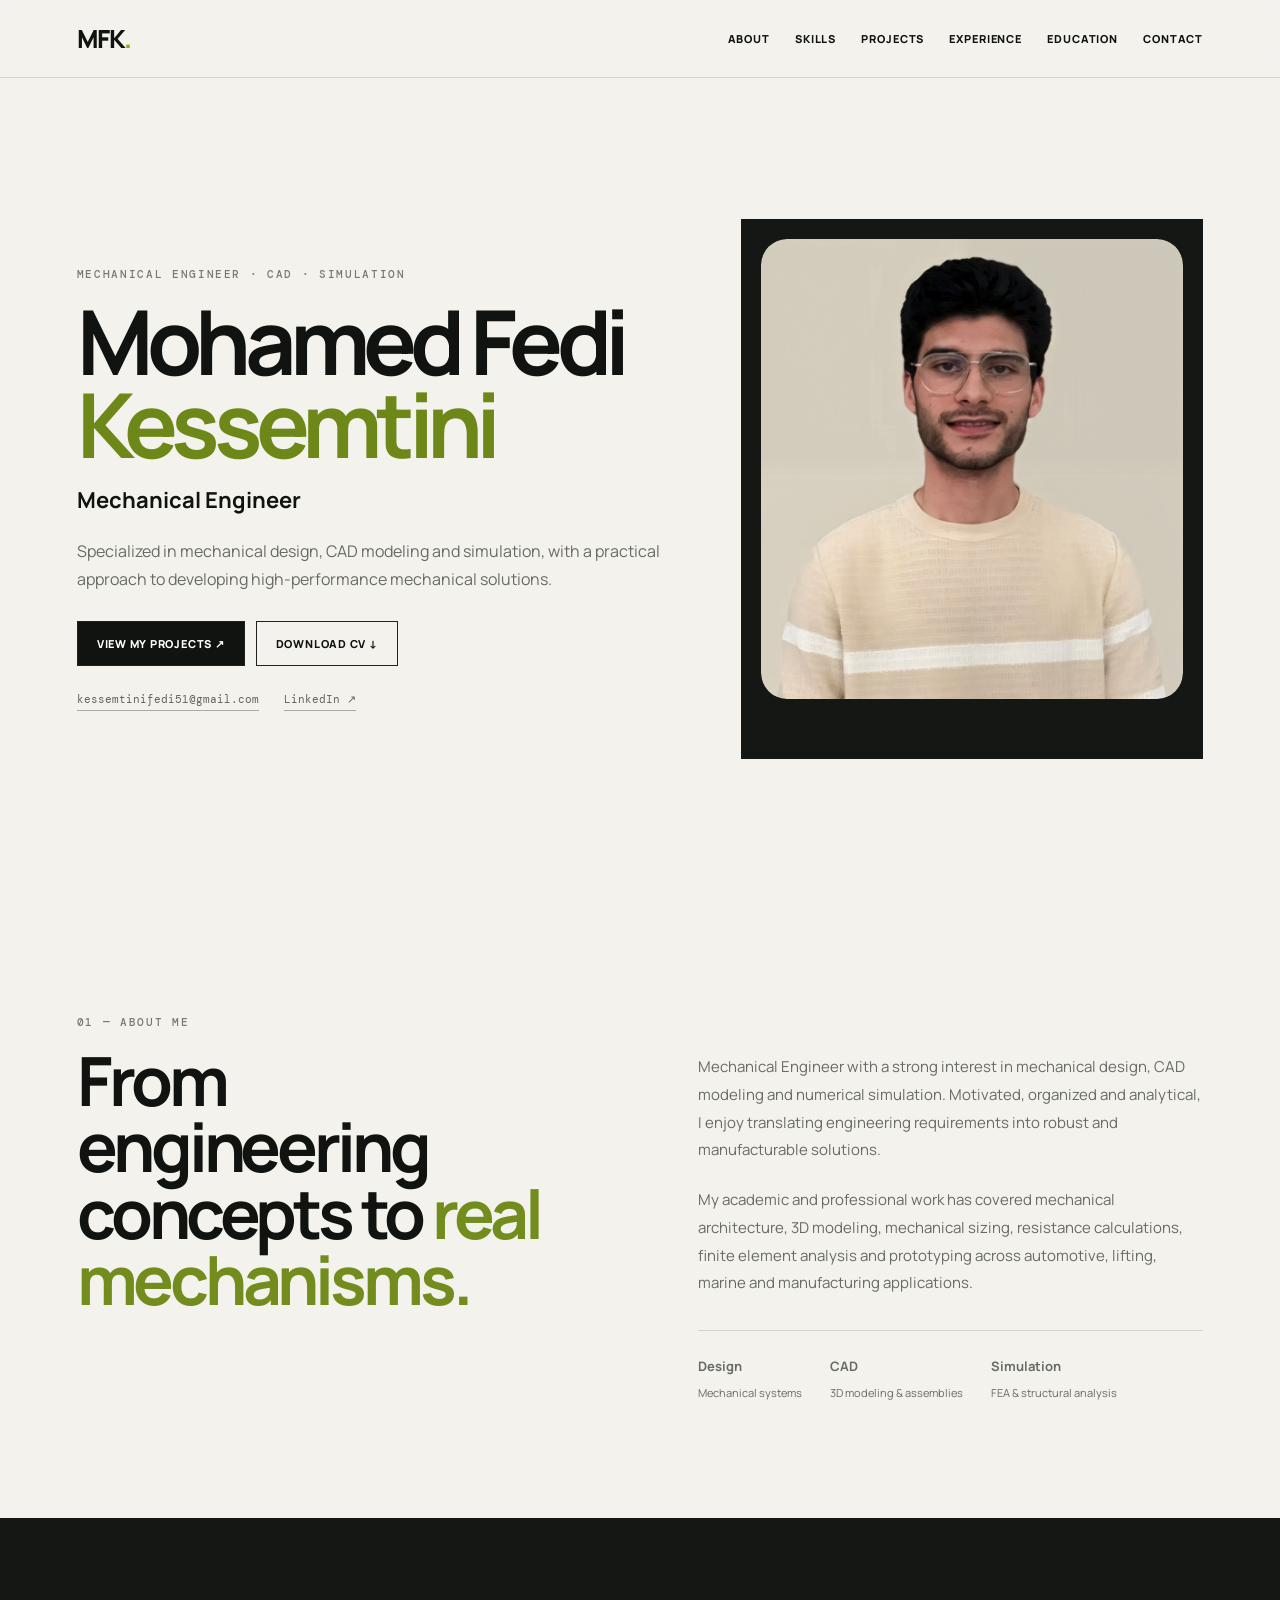
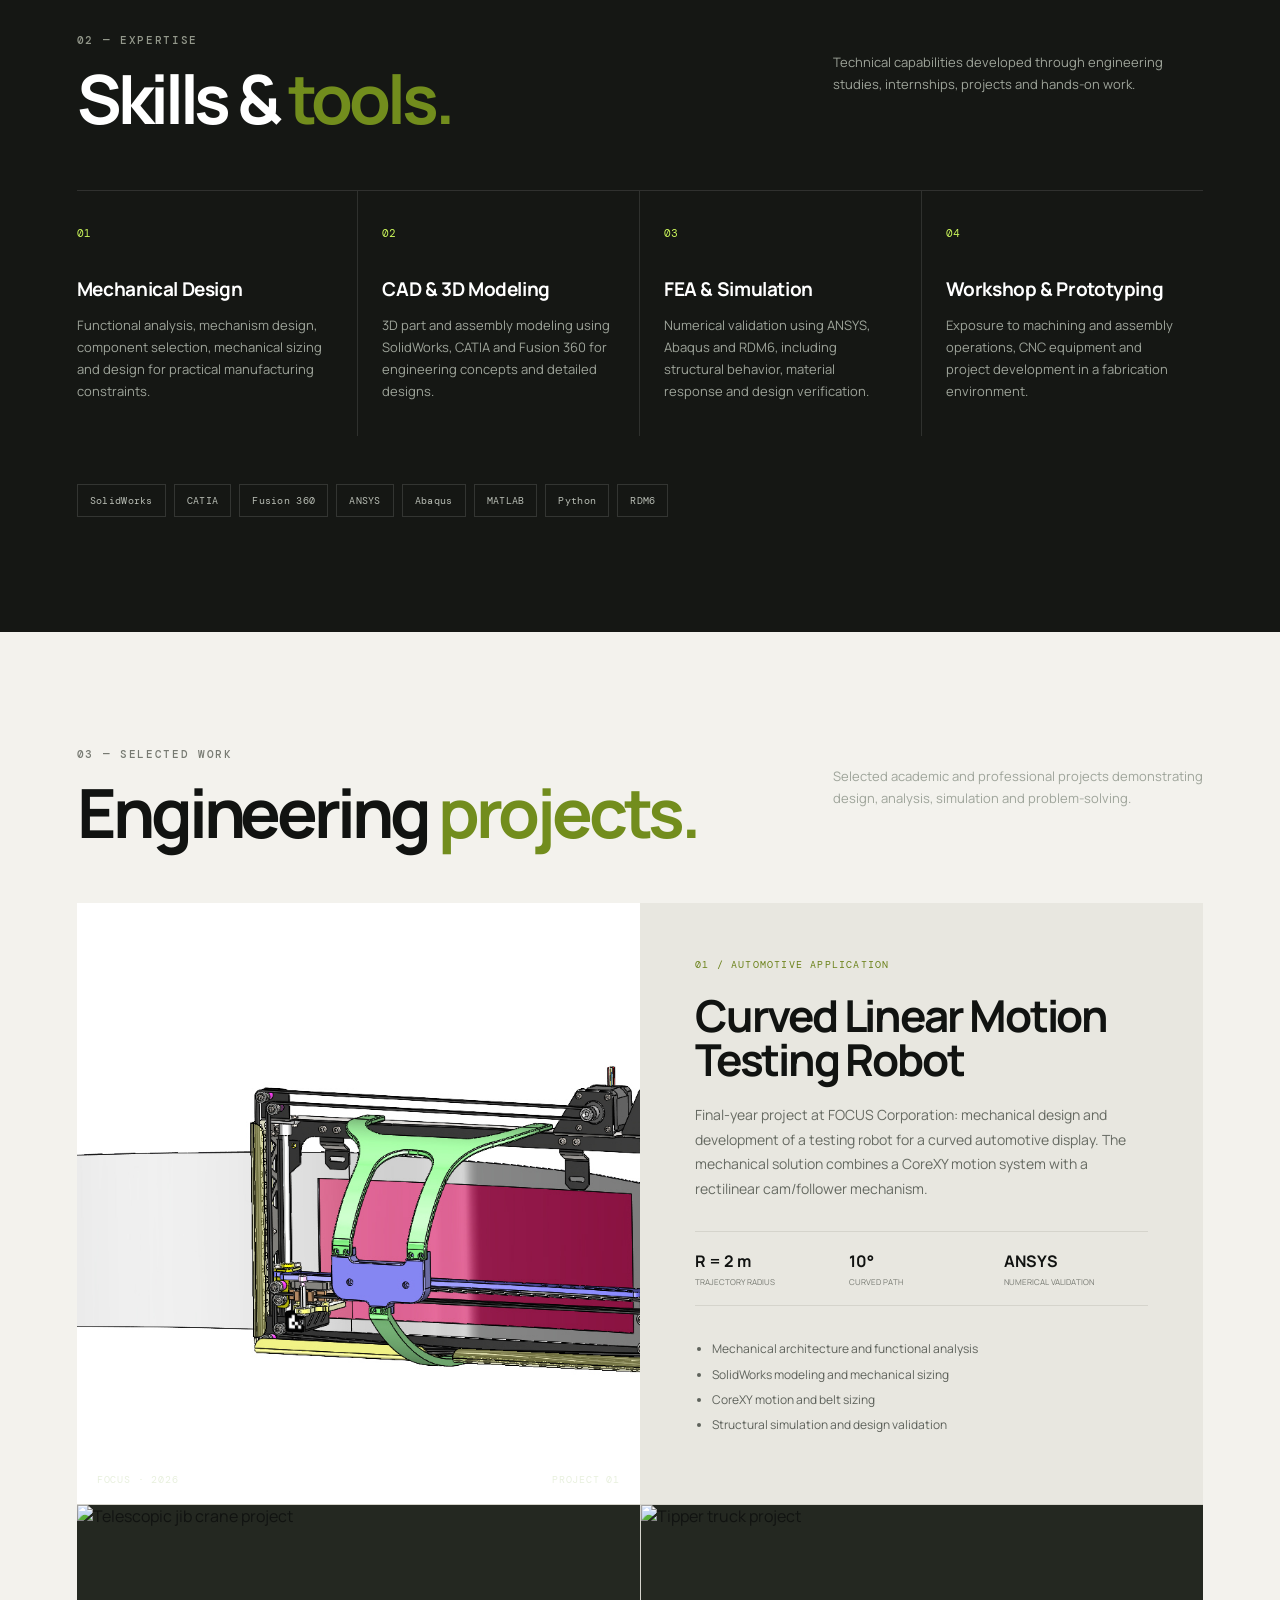
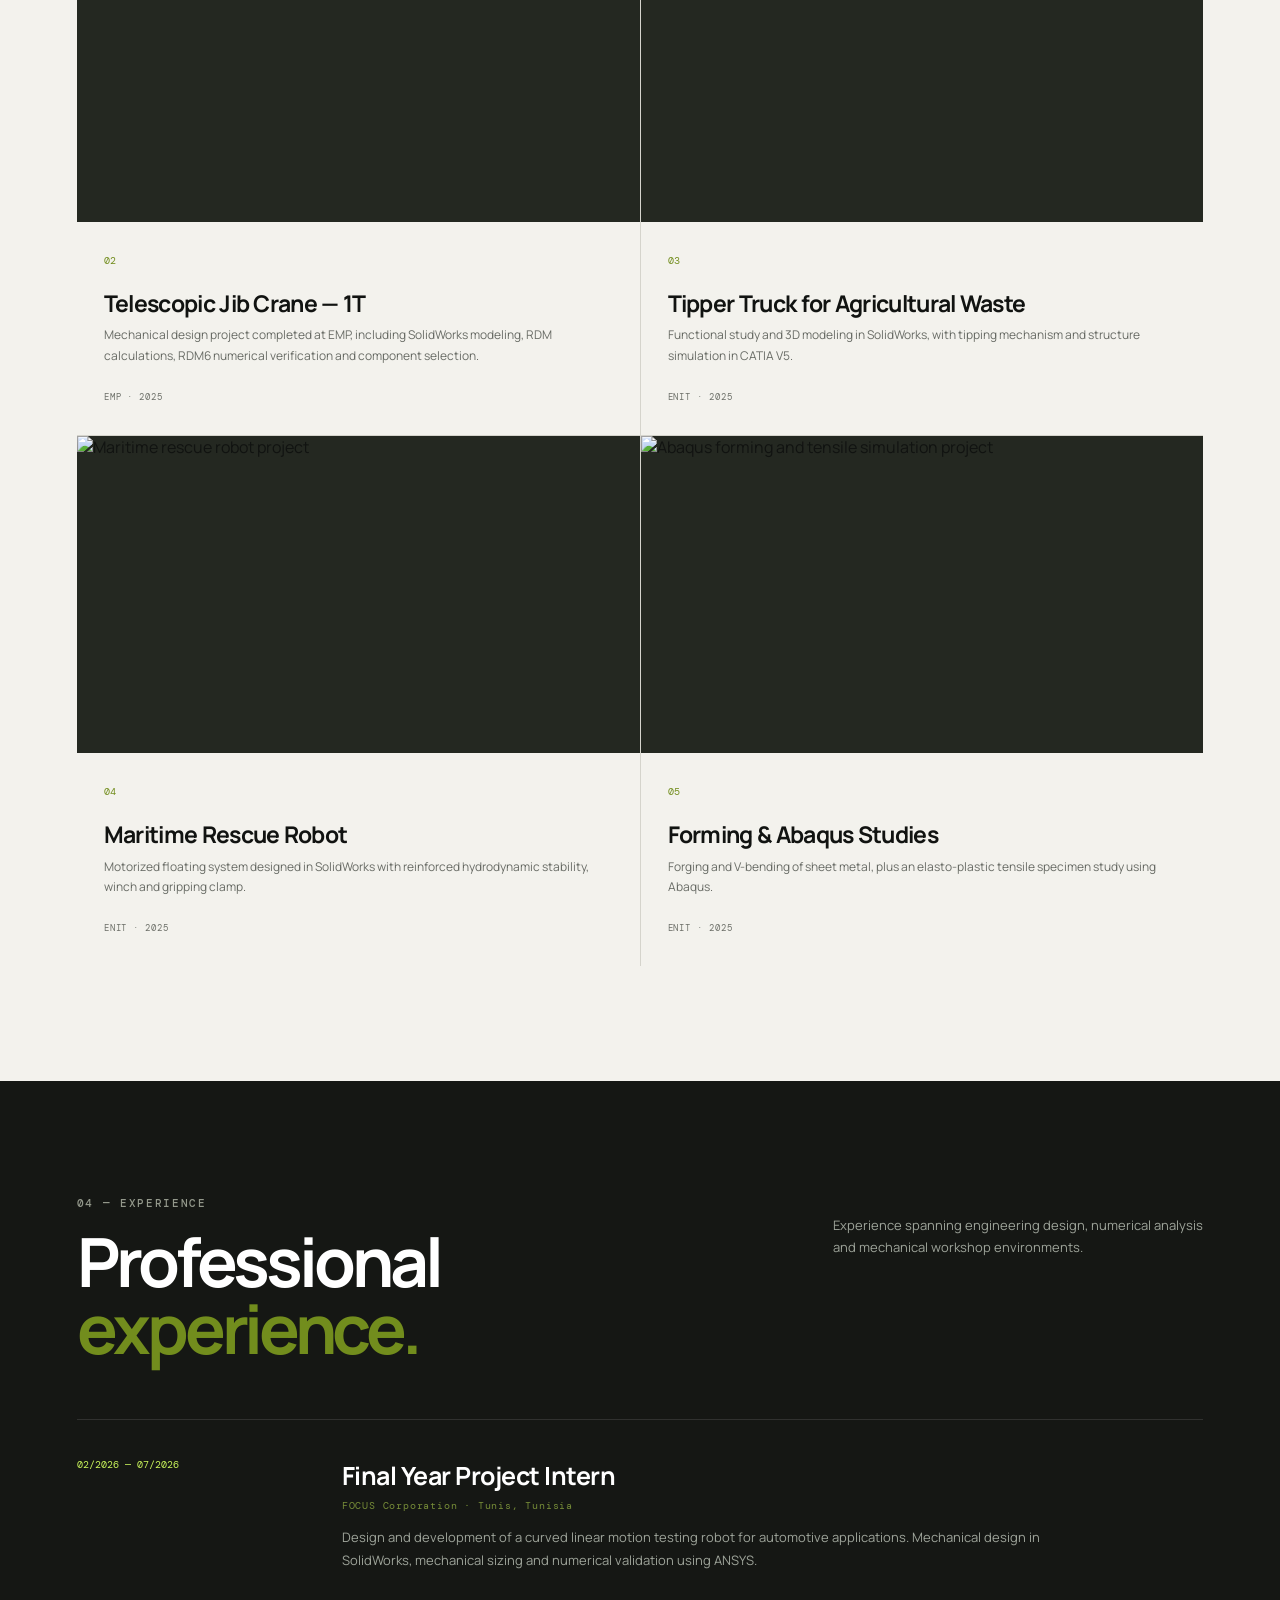
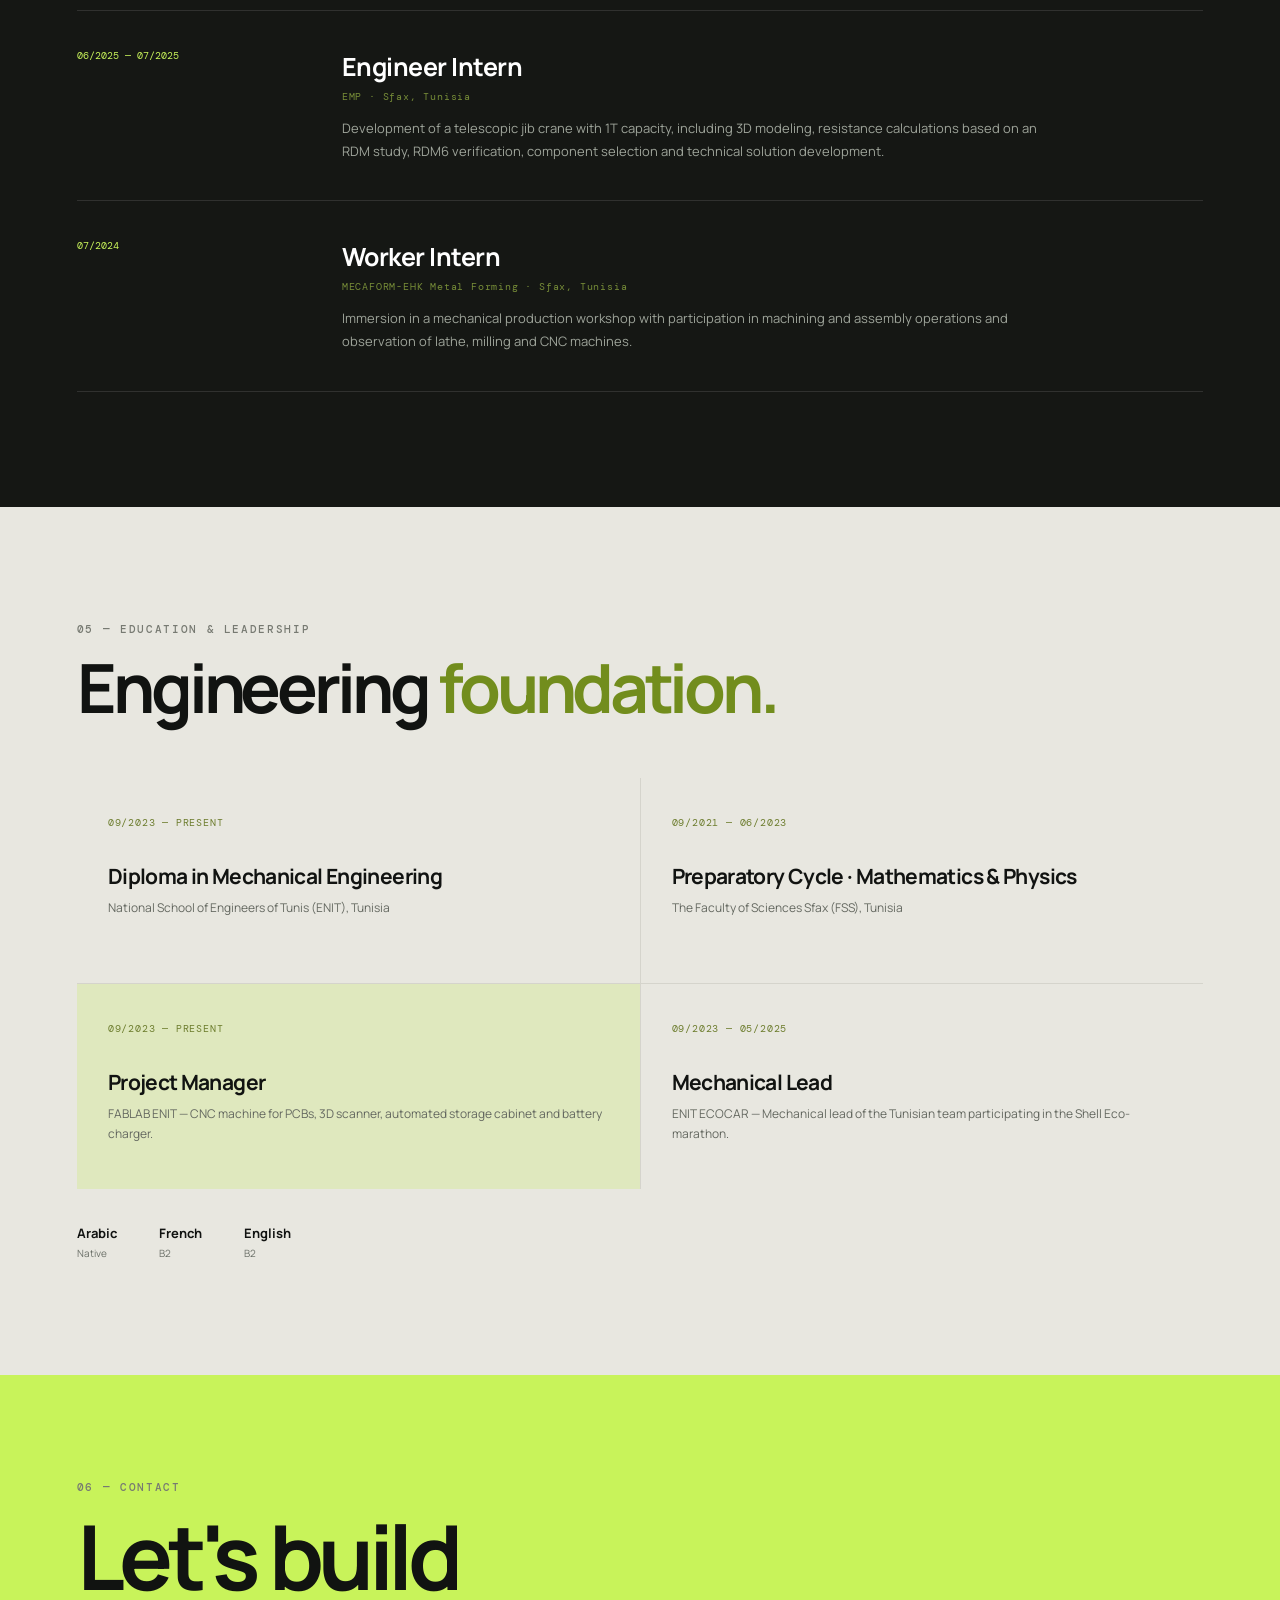
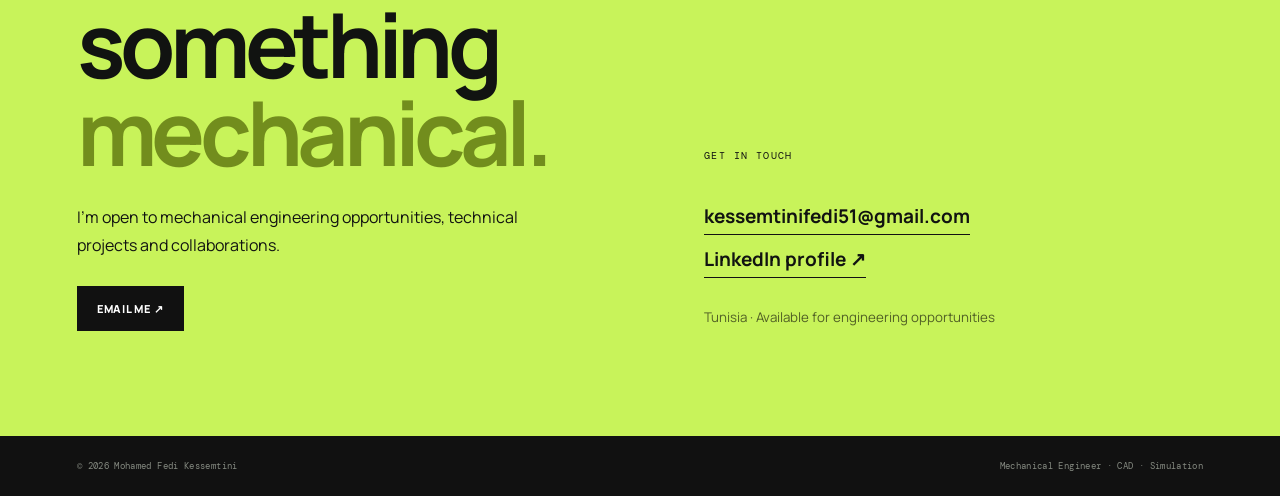
==== commit a1bf2dc0: "Update portfolio" ====
--- a/index.html
+++ b/index.html
@@ -89,8 +89,8 @@
 
       <article class="project-feature">
         <div class="project-image large-image">
-          <img src="images/pfe.jpg" alt="Curved linear motion testing robot project" onerror="this.hidden=true;this.nextElementSibling.hidden=false">
-          <div class="image-placeholder" hidden><span>PFE PROJECT IMAGE</span><small>images/pfe.jpg</small></div>
+          <img src="images/Robot_Focus.JPG" alt="Curved linear motion testing robot project" onerror="this.hidden=true;this.nextElementSibling.hidden=false">
+          <div class="image-placeholder" hidden><span>PFE PROJECT IMAGE</span><small>images/Robot_Focus.JPG</small></div>
           <div class="image-overlay"><span>FOCUS · 2026</span><span>PROJECT 01</span></div>
         </div>
         <div class="project-info">
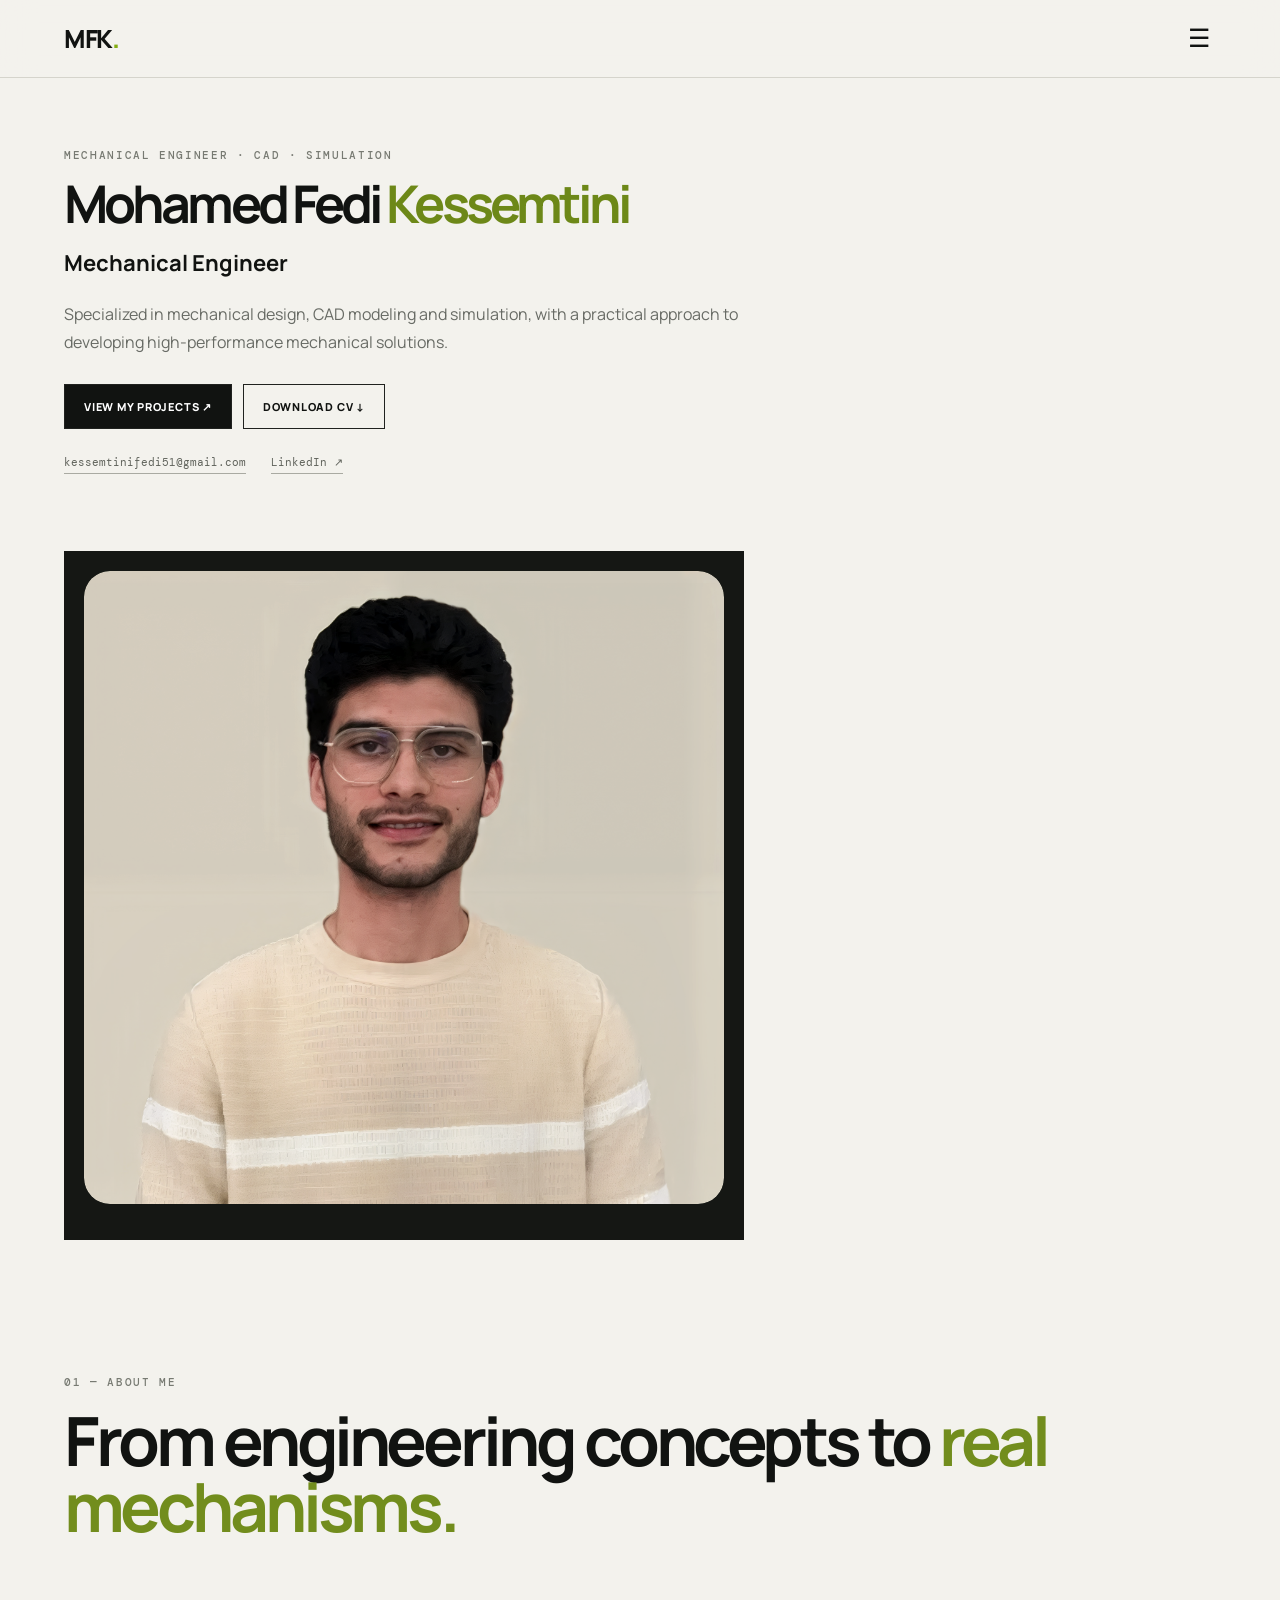
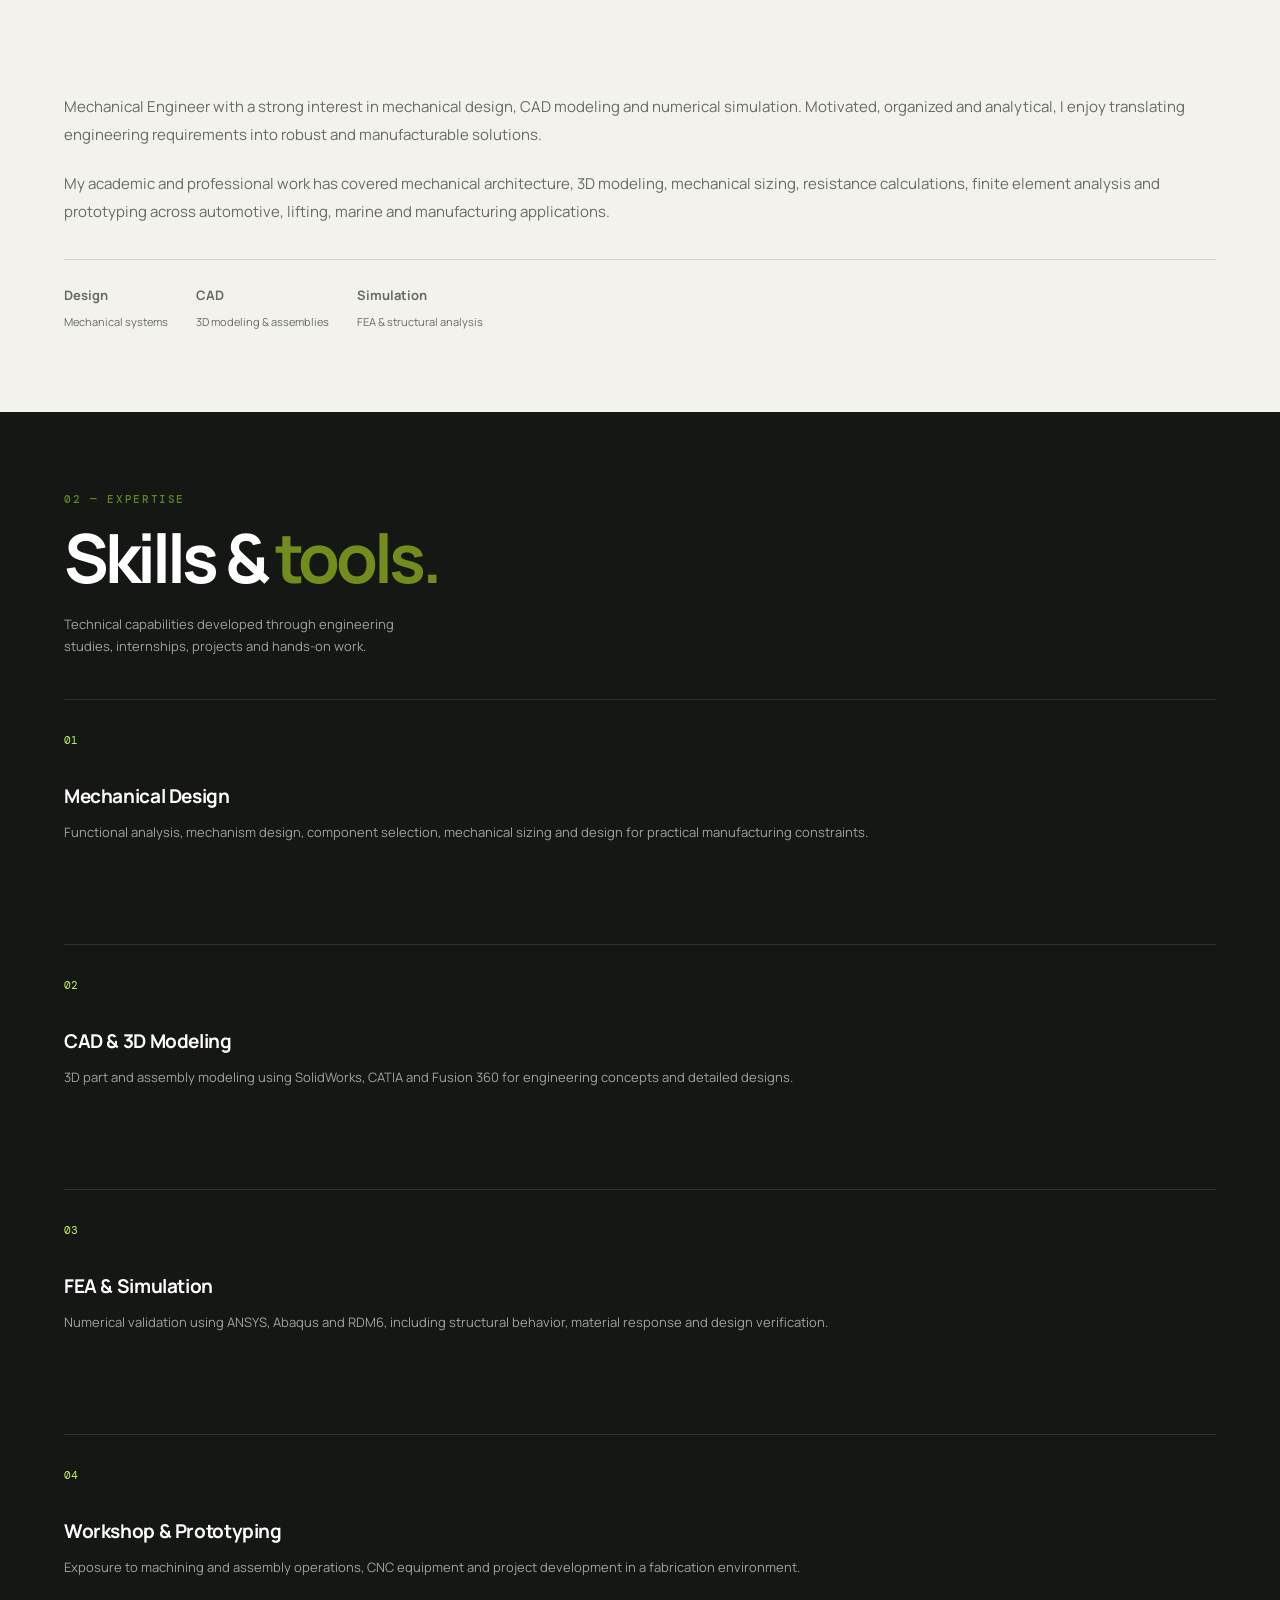
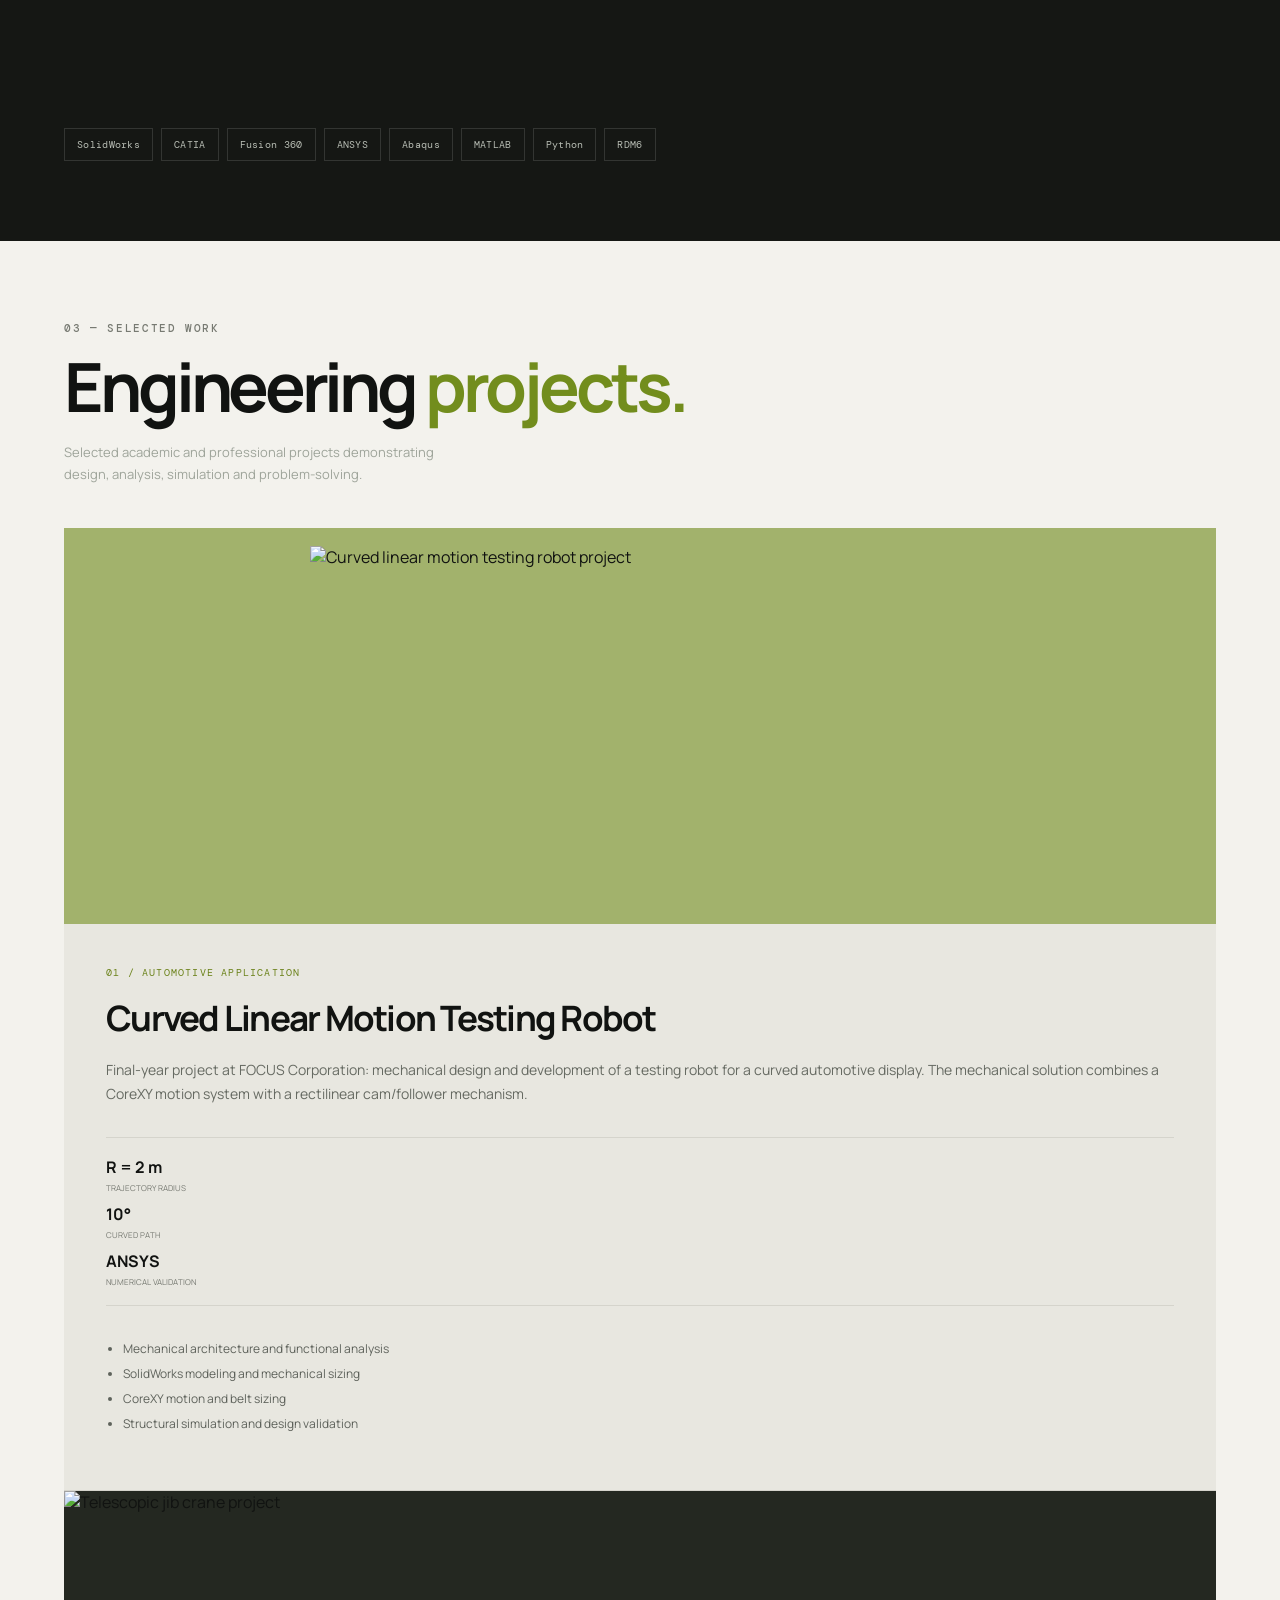
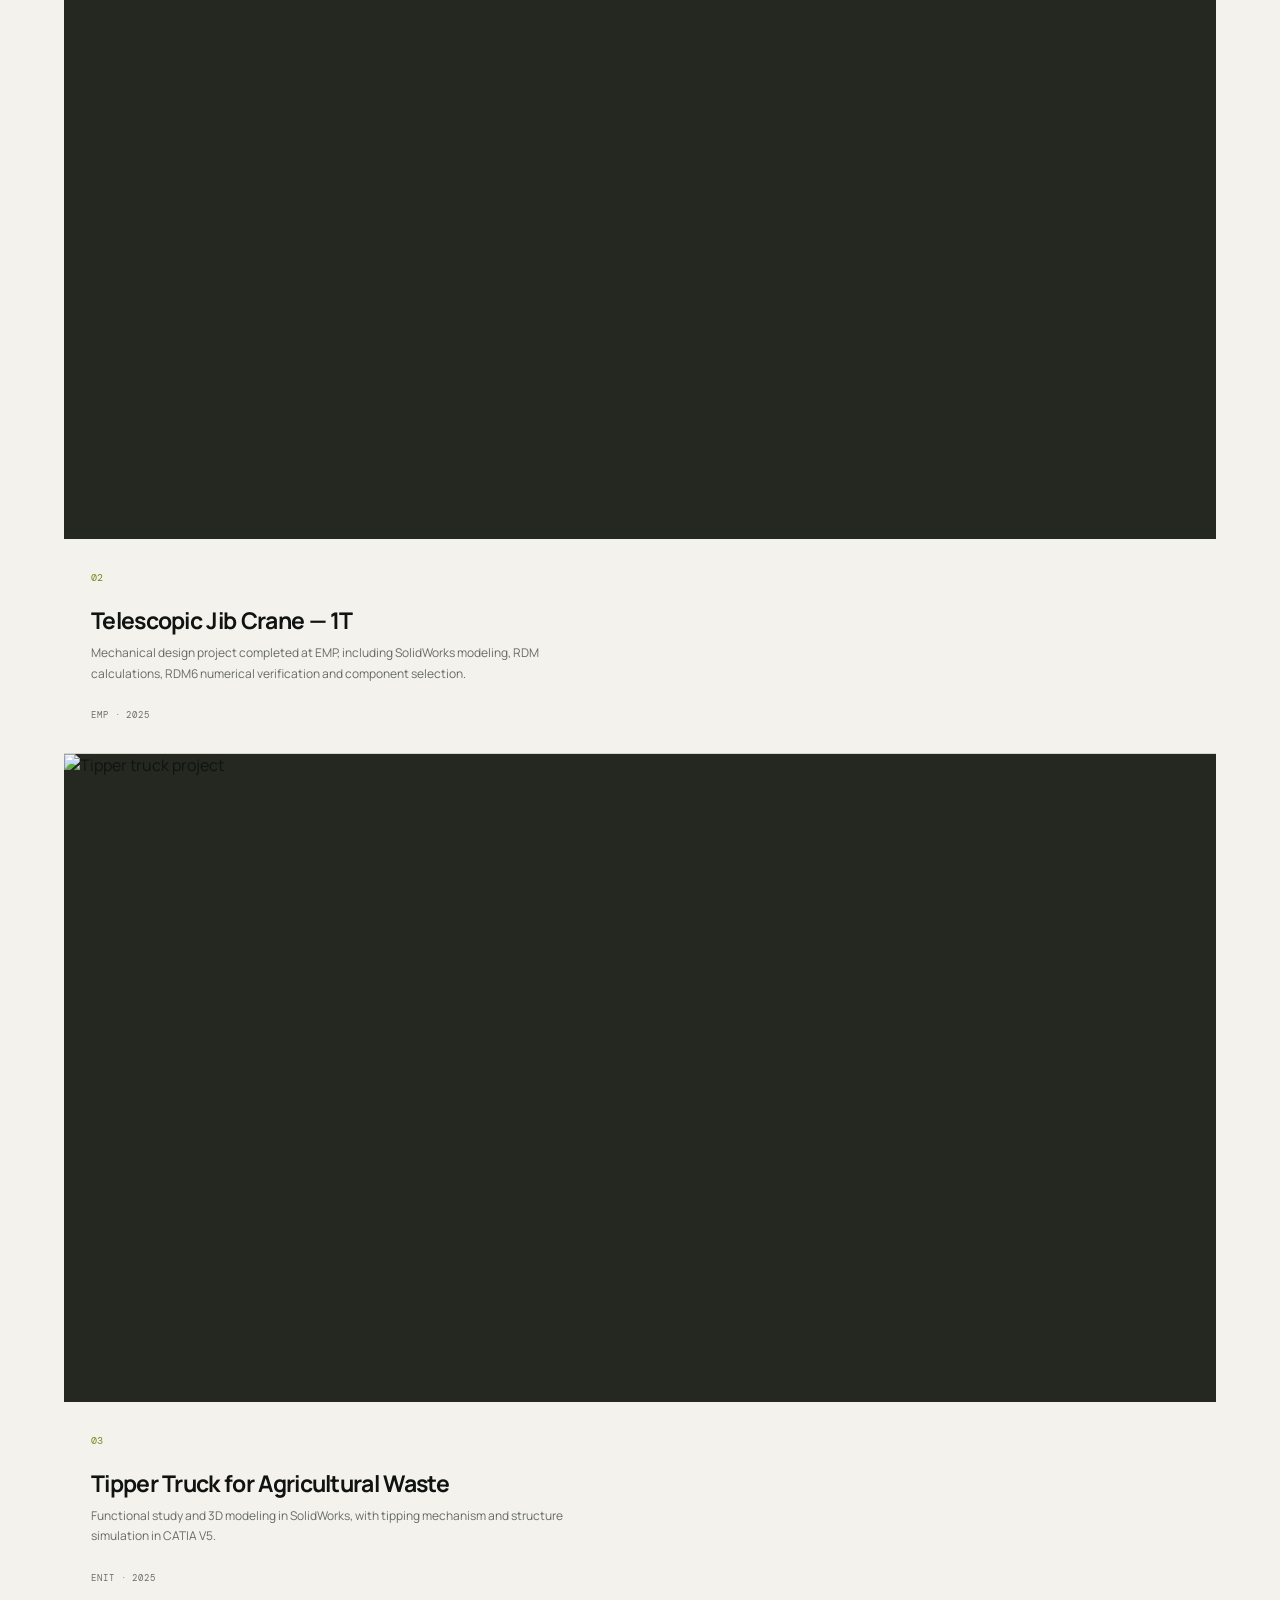
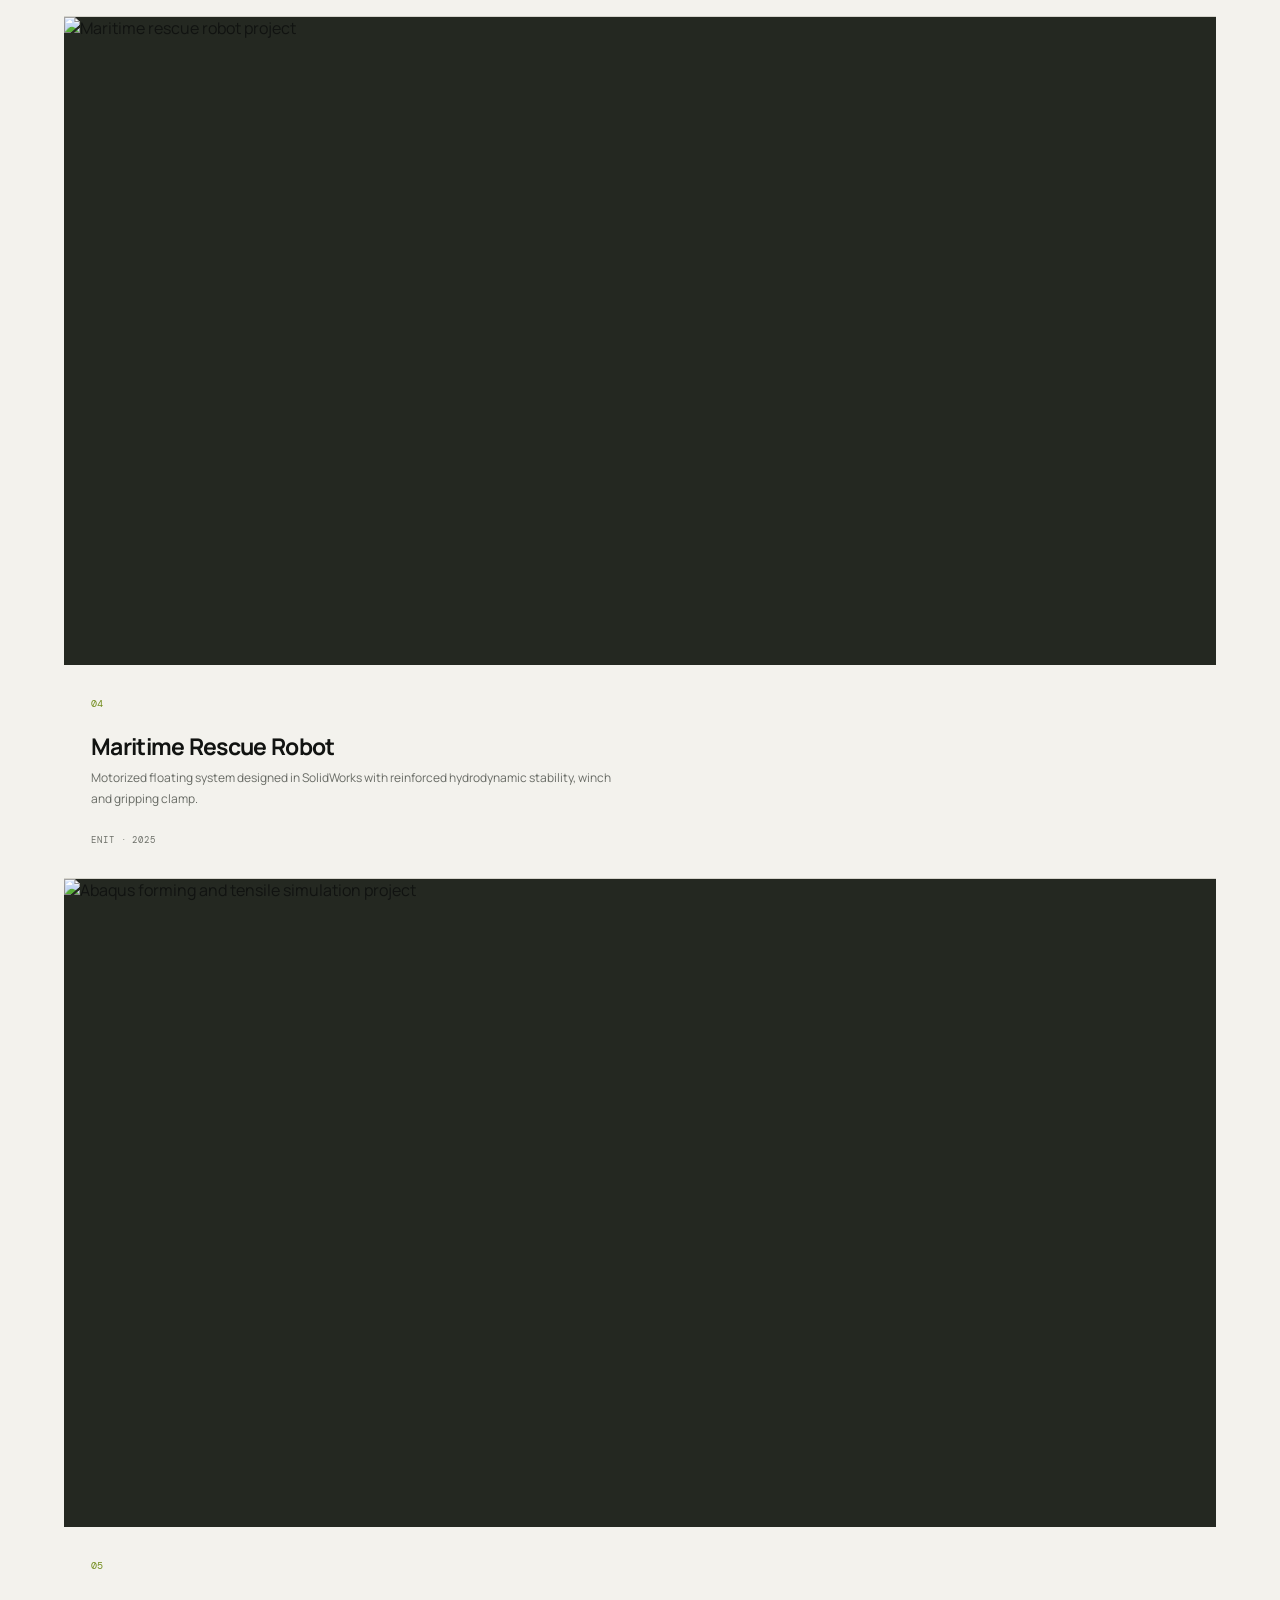
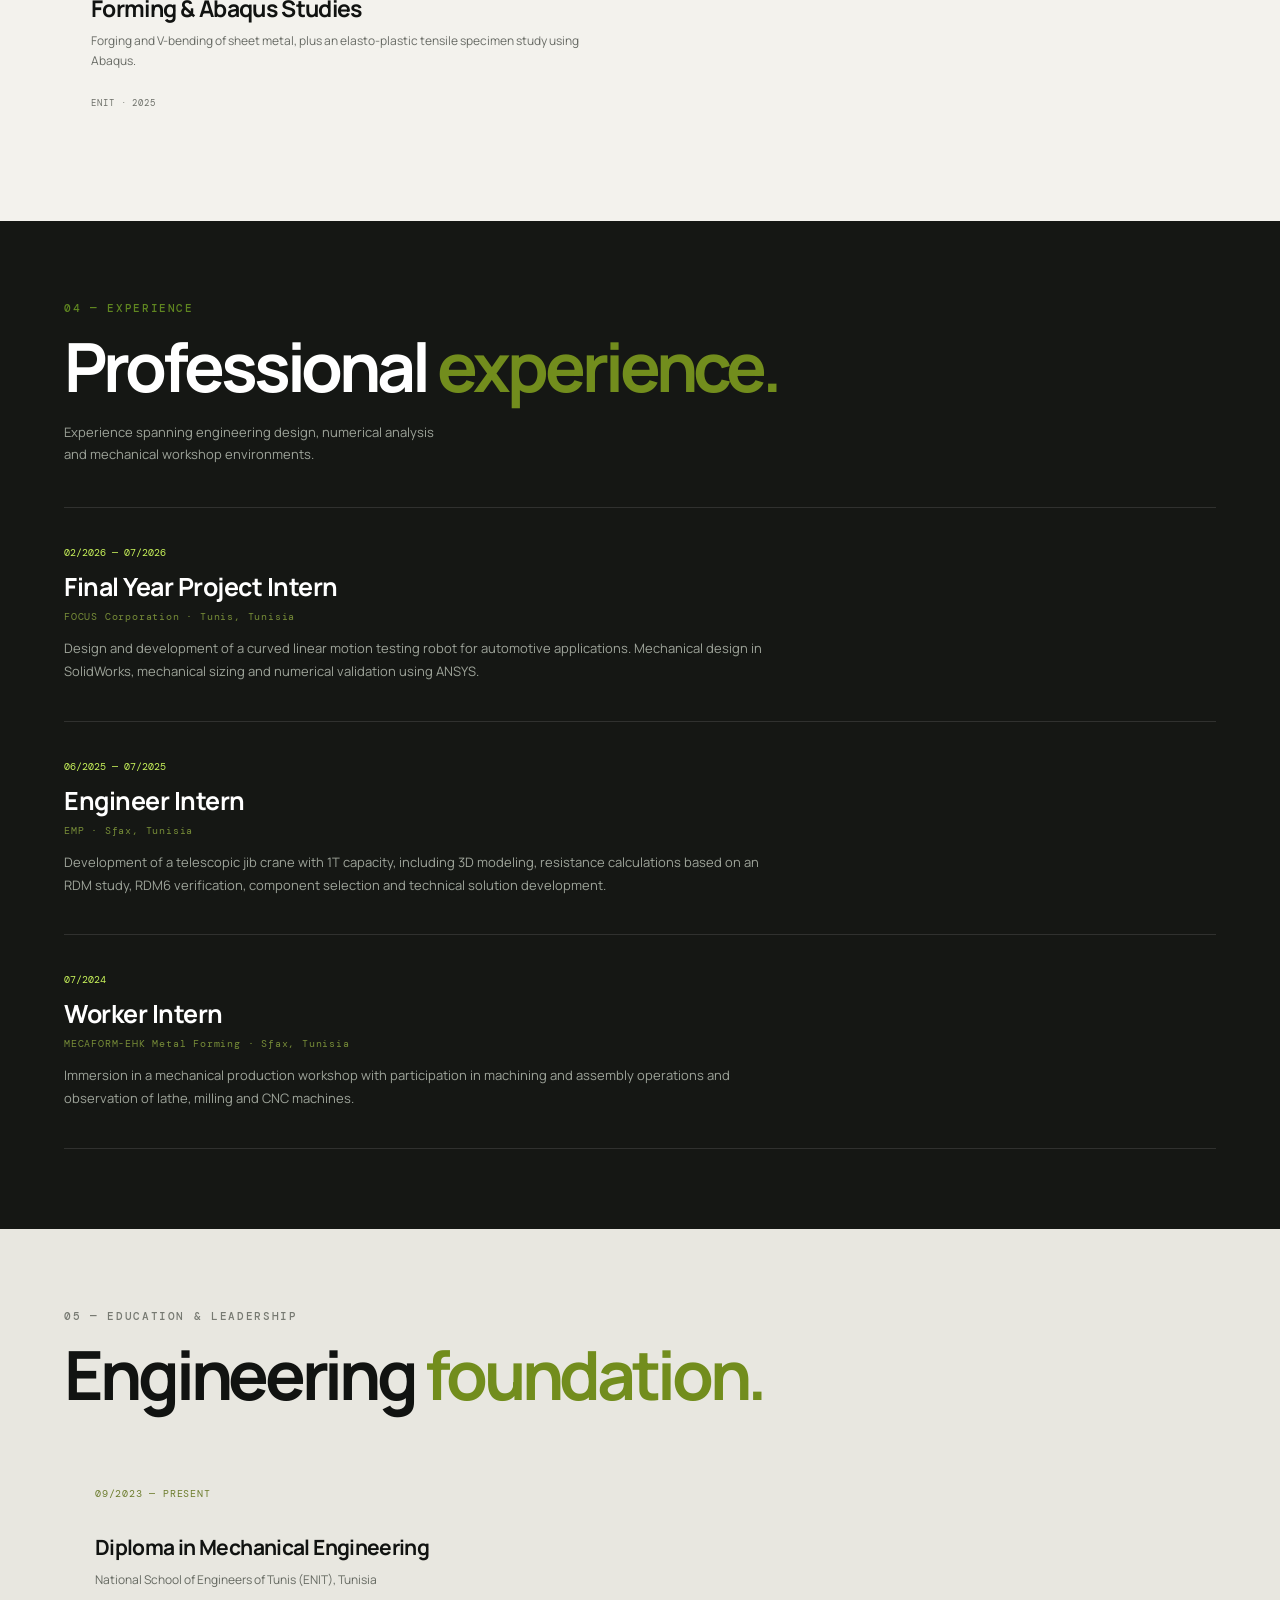
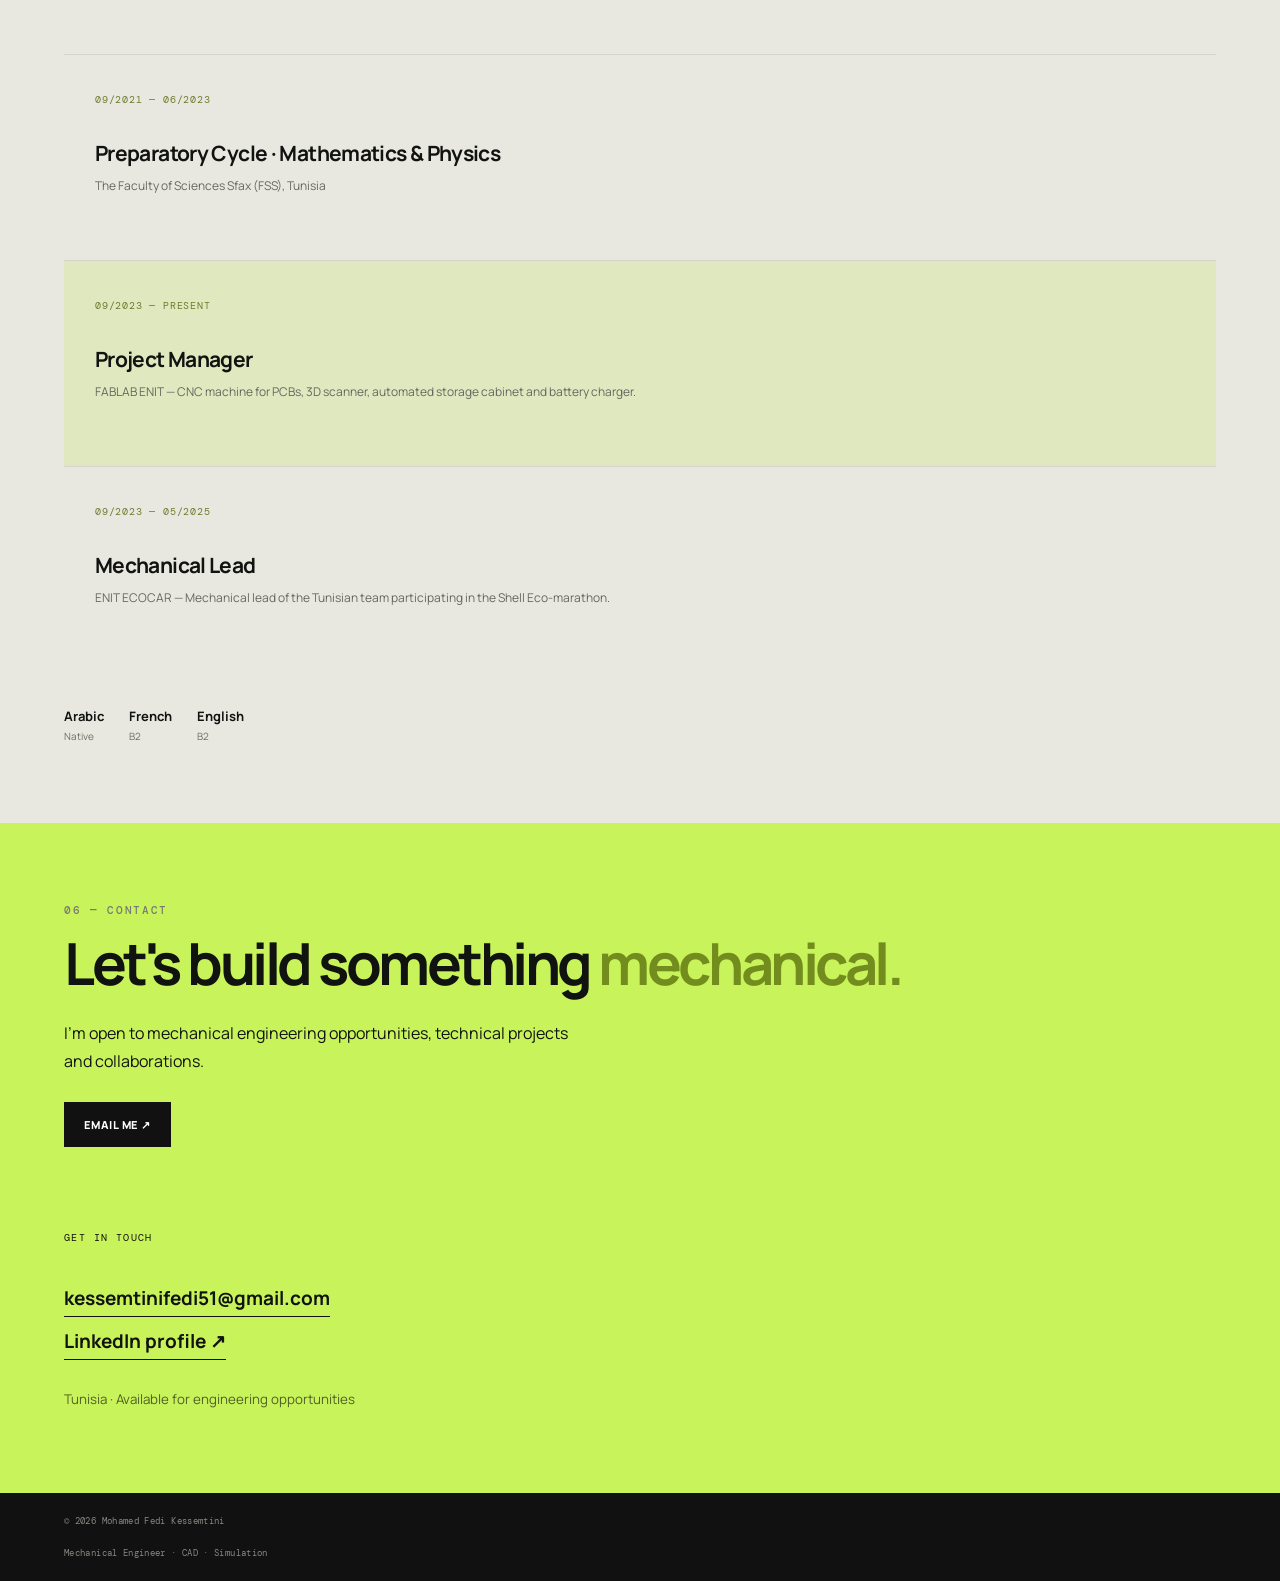
==== commit 02f3264e: "Update portfolio" ====
--- a/index.html
+++ b/index.html
@@ -89,9 +89,7 @@
 
       <article class="project-feature">
         <div class="project-image large-image">
-          <img src="images/Robot_Focus.JPG" alt="Curved linear motion testing robot project" onerror="this.hidden=true;this.nextElementSibling.hidden=false">
-          <div class="image-placeholder" hidden><span>PFE PROJECT IMAGE</span><small>images/Robot_Focus.JPG</small></div>
-          <div class="image-overlay"><span>FOCUS · 2026</span><span>PROJECT 01</span></div>
+          <img src="images/Robot_Focus.PNG" alt="Curved linear motion testing robot project" onerror="this.hidden=true;this.nextElementSibling.hidden=false">
         </div>
         <div class="project-info">
           <p class="tag">01 / AUTOMOTIVE APPLICATION</p>
--- a/styles.css
+++ b/styles.css
@@ -1 +1,852 @@
-:root{--bg:#f3f2ed;--paper:#e8e7e0;--ink:#111311;--muted:#686b65;--line:#d5d4cc;--acid:#c8f35a;--dark:#151714;--dark2:#1d211b}*{box-sizing:border-box}html{scroll-behavior:smooth;scroll-padding-top:78px}body{margin:0;background:var(--bg);color:var(--ink);font-family:Manrope,Arial,sans-serif}a{color:inherit;text-decoration:none}img{max-width:100%;display:block}.nav{height:78px;display:flex;align-items:center;justify-content:space-between;padding:0 6vw;border-bottom:1px solid var(--line);position:sticky;top:0;background:#f3f2edee;backdrop-filter:blur(16px);z-index:20}.logo{font-weight:800;font-size:25px;letter-spacing:-1.5px}.logo span{color:#83ad12}.nav nav{display:flex;gap:25px;font-size:11px;font-weight:800;text-transform:uppercase;letter-spacing:.08em}.nav nav a{padding:8px 0}.nav nav a:hover{color:#657f16}.menu{display:none;border:0;background:none;font-size:25px;color:var(--ink);cursor:pointer}.hero{min-height:calc(100vh - 78px);padding:6vw;display:grid;grid-template-columns:1.12fr .88fr;gap:6vw;align-items:center}.eyebrow{font:500 11px 'DM Mono',monospace;letter-spacing:.15em;color:#777a72;margin:0 0 18px}.hero h1{font-size:clamp(52px,7vw,98px);line-height:.93;letter-spacing:-.075em;max-width:850px;margin:0}.hero h1 em{font-style:normal;color:#6d8818}.hero-title{font-size:22px;font-weight:700;margin:20px 0 0}.lead{font-size:16px;line-height:1.75;color:var(--muted);max-width:680px;margin:22px 0 28px}.actions{display:flex;gap:11px;flex-wrap:wrap}.btn{display:inline-flex;align-items:center;justify-content:center;padding:14px 19px;border:1px solid #20221f;font-size:11px;font-weight:800;text-transform:uppercase;letter-spacing:.07em}.primary{background:var(--ink);color:#fff}.primary:hover{background:#2a2c28}.ghost:hover{background:#fff}.quick-contact{display:flex;gap:25px;flex-wrap:wrap;margin-top:26px;font:11px 'DM Mono';color:#60635c}.quick-contact a{border-bottom:1px solid #a9aaa2;padding-bottom:4px}.hero-photo-card{background:var(--dark);padding:20px;color:white;position:relative;min-height:540px;display:flex;flex-direction:column;justify-content:space-between}.photo-frame{position:relative;min-height:460px;display:flex;align-items:center;justify-content:center;overflow:hidden;background:linear-gradient(145deg,#2a3024,#10120f);border-radius:26px;box-shadow:inset 0 0 0 1px rgba(255,255,255,.08)}.photo-frame:before{content:"";position:absolute;inset:25px;border:1px solid #ffffff1c;pointer-events:none}.profile-photo{width:100%;height:100%;min-height:460px;object-fit:cover;object-position:center 18%;filter:saturate(.9) contrast(1.04);border-radius:26px}.photo-placeholder,.image-placeholder{width:100%;height:100%;min-height:100%;display:flex;flex-direction:column;align-items:center;justify-content:center;gap:12px;color:#d8dfcc;text-align:center;font:12px 'DM Mono';letter-spacing:.12em;background:radial-gradient(circle at 50% 40%,#394430,#181b15 50%) }.photo-placeholder small,.image-placeholder small{font-size:9px;color:#8e9587;letter-spacing:.08em}.photo-placeholder span,.image-placeholder span{font-weight:500}.photo-caption{display:flex;justify-content:space-between;padding-top:16px;color:#9ca095;font:10px 'DM Mono';letter-spacing:.1em}.section{padding:115px 6vw}.split{display:grid;grid-template-columns:1fr 1fr;gap:9vw}.section h2,.contact h2{font-size:clamp(43px,5.3vw,72px);line-height:.98;letter-spacing:-.06em;margin:0}.section h2 span,.contact h2 span{color:#728d1d}.copy{padding-top:38px;color:var(--muted);font-size:15px;line-height:1.85}.copy p{margin:0 0 22px}.facts{display:flex;flex-wrap:wrap;gap:28px;border-top:1px solid var(--line);padding-top:23px;margin-top:33px}.facts div{display:grid;gap:5px}.facts b{font-size:13px}.facts small{font-size:11px}.dark{background:var(--dark);color:#fff}.dark .eyebrow{color:#93988b}.section-head{display:flex;justify-content:space-between;gap:50px;margin-bottom:58px}.section-head>p{max-width:370px;color:#9ea49a;line-height:1.7;margin:18px 0 0;font-size:13px}.skill-grid{display:grid;grid-template-columns:repeat(4,1fr);border-top:1px solid #ffffff1d}.skill{padding:29px 24px 32px 0;border-right:1px solid #ffffff1d;min-height:245px}.skill:not(:first-child){padding-left:24px}.skill:last-child{border-right:0}.skill>span{font:11px 'DM Mono';color:var(--acid)}.skill h3{font-size:19px;letter-spacing:-.02em;margin:34px 0 12px}.skill p{font-size:13px;color:#9ea49a;line-height:1.7;margin:0}.tools{display:flex;gap:8px;flex-wrap:wrap;margin-top:48px}.tools span{padding:9px 12px;border:1px solid #ffffff21;color:#b8bdb4;font:10px 'DM Mono';letter-spacing:.03em}.project-feature{display:grid;grid-template-columns:1fr 1fr;background:var(--paper)}.project-image{position:relative;overflow:hidden;background:#22261f}.large-image{min-height:560px}.project-image>img{width:100%;height:100%;min-height:560px;object-fit:cover}.image-overlay{position:absolute;left:20px;right:20px;bottom:18px;display:flex;justify-content:space-between;color:#e8f0de;font:10px 'DM Mono';letter-spacing:.08em}.project-info{padding:55px}.tag{font:10px 'DM Mono';letter-spacing:.12em;color:#6b821a;margin:0}.project-info h3{font-size:44px;line-height:1;letter-spacing:-.05em;margin:22px 0}.project-info>p:not(.tag){color:#666a62;font-size:14px;line-height:1.75}.metrics{display:grid;grid-template-columns:repeat(3,1fr);gap:10px;border-block:1px solid var(--line);padding:18px 0;margin:30px 0}.metrics div{display:grid;gap:4px}.metrics b{font-size:16px}.metrics small{text-transform:uppercase;font-size:8px;color:#777a72}.project-info ul{padding-left:17px;color:#5e625b;font-size:12px;line-height:2.1}.project-grid{display:grid;grid-template-columns:repeat(2,1fr);border-top:1px solid var(--line);gap:1px;background:var(--line)}.project-card{background:var(--bg)}.project-card-image{aspect-ratio:16/9;background:#242821;overflow:hidden}.project-card-image>img{width:100%;height:100%;object-fit:cover;transition:transform .5s ease}.project-card:hover .project-card-image>img{transform:scale(1.03)}.project-card-body{padding:25px 27px 30px;min-height:205px}.project-no{font:10px 'DM Mono';color:#728d1d}.project-card h3{font-size:23px;line-height:1.08;letter-spacing:-.03em;margin:22px 0 10px}.project-card p{margin:0 0 17px;color:var(--muted);font-size:12px;line-height:1.7;max-width:520px}.project-card-body>small{font:9px 'DM Mono';letter-spacing:.1em;color:#6d7069}.timeline{border-top:1px solid #ffffff1d}.time-item{display:grid;grid-template-columns:210px 1fr;gap:55px;padding:38px 0;border-bottom:1px solid #ffffff1d}.date{font:10px 'DM Mono';color:var(--acid)}.time-item h3{font-size:25px;margin:0 0 6px;letter-spacing:-.02em}.company{font:10px 'DM Mono';letter-spacing:.08em;color:#778d38;margin:0 0 14px}.time-item p:last-child{max-width:720px;color:#9ea49a;font-size:13px;line-height:1.75;margin:0}.education-section{background:var(--paper)}.education-grid{display:grid;grid-template-columns:repeat(2,1fr);gap:1px;background:var(--line)}.edu-card{background:var(--paper);padding:31px;min-height:205px}.edu-card.accent{background:#dfe8be}.edu-card>span{font:10px 'DM Mono';color:#6d7d2e;letter-spacing:.08em}.edu-card h3{font-size:21px;line-height:1.15;letter-spacing:-.03em;margin:33px 0 10px}.edu-card p{font-size:12px;line-height:1.65;color:#646860;margin:0}.language-row{display:flex;gap:42px;padding-top:35px}.language-row div{display:grid;gap:4px}.language-row b{font-size:13px}.language-row small{font-size:10px;color:#6b7068}.contact{background:var(--acid);padding:105px 6vw;display:grid;grid-template-columns:1fr 1fr;gap:10vw}.contact h2{font-size:clamp(55px,7vw,96px)}.contact>div>p:not(.eyebrow){max-width:520px;line-height:1.75;margin:27px 0}.contact .primary{background:#111;color:#fff;border-color:#111}.contact-side{display:flex;flex-direction:column;justify-content:end;align-items:flex-start;gap:11px;padding-bottom:5px}.contact-side>p{font:10px 'DM Mono';letter-spacing:.14em;margin:0 0 5px}.contact-side>a{font-size:19px;font-weight:700;border-bottom:1px solid #111;padding-bottom:5px}.contact-side>small{color:#516025;margin-top:19px}footer{background:#111;color:#858a81;padding:24px 6vw;display:flex;justify-content:space-between;gap:20px;font:9px 'DM Mono';letter-spacing:.04em}@media(max-width:900px){.nav nav{gap:15px}.hero{grid-template-columns:1fr}.hero-photo-card{max-width:680px}.split,.project-feature,.contact{grid-template-columns:1fr}.project-info{padding:42px}.skill-grid{grid-template-columns:1fr 1fr}.skill:nth-child(2){border-right:0}.project-grid,.education-grid{grid-template-columns:1fr}.time-item{grid-template-columns:160px 1fr;gap:30px}.contact{gap:55px}}@media(max-width:700px){.nav{padding:0 5vw}.menu{display:block}.nav nav{display:none;position:absolute;top:78px;right:5vw;flex-direction:column;background:#f3f2ed;padding:18px 21px;border:1px solid var(--line);min-width:180px;box-shadow:0 15px 35px #00000010}.nav nav.open{display:flex}.hero{padding:70px 5vw 55px}.hero h1{font-size:52px}.hero-photo-card{min-height:430px}.photo-frame,.profile-photo{min-height:350px}.section{padding:80px 5vw}.section-head{display:block;margin-bottom:42px}.section-head>p{margin-top:22px}.skill-grid{grid-template-columns:1fr}.skill,.skill:not(:first-child){padding:27px 0;border-right:0;border-bottom:1px solid #ffffff1d}.skill:last-child{border-bottom:0}.large-image,.project-image>img{min-height:360px}.project-info h3{font-size:35px}.metrics{grid-template-columns:1fr}.time-item{grid-template-columns:1fr;gap:10px}.language-row{gap:25px;flex-wrap:wrap}.contact{padding:80px 5vw}.contact h2{font-size:58px}footer{padding:22px 5vw;flex-direction:column}}@media(prefers-reduced-motion:reduce){html{scroll-behavior:auto}.project-card-image>img{transition:none}}
+﻿:root {
+  --bg:#f3f2ed;
+  --paper:#e8e7e0;
+  --ink:#111311;
+  --muted:#686b65;
+  --line:#d5d4cc;
+  --acid:#c8f35a;
+  --dark:#151714;
+  --dark2:#1d211b;
+}
+
+* {
+  box-sizing:border-box;
+}
+
+html {
+  scroll-behavior:smooth;
+  scroll-padding-top:78px;
+}
+
+body {
+  margin:0;
+  background:var(--bg);
+  color:var(--ink);
+  font-family:Manrope,Arial,sans-serif;
+}
+
+a {
+  color:inherit;
+  text-decoration:none;
+}
+
+img {
+  max-width:100%;
+  display:block;
+}
+
+.nav {
+  height:78px;
+  display:flex;
+  align-items:center;
+  justify-content:space-between;
+  padding:0 6vw;
+  border-bottom:1px solid var(--line);
+  position:sticky;
+  top:0;
+  background:#f3f2edee;
+  backdrop-filter:blur(16px);
+  z-index:20;
+}
+
+.logo {
+  font-weight:800;
+  font-size:25px;
+  letter-spacing:-1.5px;
+}
+
+.logo span {
+  color:#83ad12;
+}
+
+.nav nav {
+  display:flex;
+  gap:25px;
+  font-size:11px;
+  font-weight:800;
+  text-transform:uppercase;
+  letter-spacing:.08em;
+}
+
+.nav nav a {
+  padding:8px 0;
+}
+
+.nav nav a:hover {
+  color:#657f16;
+}
+
+.menu {
+  display:none;
+  border:0;
+  background:none;
+  font-size:25px;
+  color:var(--ink);
+  cursor:pointer;
+}
+
+.hero {
+  min-height:calc(100vh - 78px);
+  padding:6vw;
+  display:grid;
+  grid-template-columns:1.12fr .88fr;
+  gap:6vw;
+  align-items:center;
+}
+
+.eyebrow {
+  font:500 11px 'DM Mono',monospace;
+  letter-spacing:.15em;
+  color:#777a72;
+  margin:0 0 18px;
+}
+
+.hero h1 {
+  font-size:clamp(52px,7vw,98px);
+  line-height:.93;
+  letter-spacing:-.075em;
+  max-width:850px;
+  margin:0;
+}
+
+.hero h1 em {
+  font-style:normal;
+  color:#6d8818;
+}
+
+.hero-title {
+  font-size:22px;
+  font-weight:700;
+  margin:20px 0 0;
+}
+
+.lead {
+  font-size:16px;
+  line-height:1.75;
+  color:var(--muted);
+  max-width:680px;
+  margin:22px 0 28px;
+}
+
+.actions {
+  display:flex;
+  gap:11px;
+  flex-wrap:wrap;
+}
+
+.btn {
+  display:inline-flex;
+  align-items:center;
+  justify-content:center;
+  padding:14px 19px;
+  border:1px solid #20221f;
+  font-size:11px;
+  font-weight:800;
+  text-transform:uppercase;
+  letter-spacing:.07em;
+}
+
+.primary {
+  background:var(--ink);
+  color:#fff;
+}
+
+.primary:hover {
+  background:#2a2c28;
+}
+
+.ghost:hover {
+  background:#fff;
+}
+
+.quick-contact {
+  display:flex;
+  gap:25px;
+  flex-wrap:wrap;
+  margin-top:26px;
+  font:11px 'DM Mono';
+  color:#60635c;
+}
+
+.quick-contact a {
+  border-bottom:1px solid #a9aaa2;
+  padding-bottom:4px;
+}
+
+.hero-photo-card {
+  background:var(--dark);
+  padding:20px;
+  color:white;
+  position:relative;
+  min-height:540px;
+  display:flex;
+  flex-direction:column;
+  justify-content:space-between;
+}
+
+.photo-frame {
+  position:relative;
+  min-height:460px;
+  display:flex;
+  align-items:center;
+  justify-content:center;
+  overflow:hidden;
+  background:linear-gradient(145deg,#2a3024,#10120f);
+  border-radius:26px;
+  box-shadow:inset 0 0 0 1px rgba(255,255,255,.08);
+}
+
+.photo-frame:before {
+  content:"";
+  position:absolute;
+  inset:25px;
+  border:1px solid #ffffff1c;
+  pointer-events:none;
+}
+
+.profile-photo {
+  width:100%;
+  height:100%;
+  min-height:460px;
+  object-fit:cover;
+  object-position:center 18%;
+  filter:saturate(.9) contrast(1.04);
+  border-radius:26px;
+}
+
+.photo-placeholder,.image-placeholder {
+  width:100%;
+  height:100%;
+  min-height:100%;
+  display:flex;
+  flex-direction:column;
+  align-items:center;
+  justify-content:center;
+  gap:12px;
+  color:#d8dfcc;
+  text-align:center;
+  font:12px 'DM Mono';
+  letter-spacing:.12em;
+  background:radial-gradient(circle at 50% 40%,#394430,#181b15 50%);
+}
+
+.photo-placeholder small,.image-placeholder small {
+  font-size:9px;
+  color:#8e9587;
+  letter-spacing:.08em;
+}
+
+.photo-placeholder span,.image-placeholder span {
+  font-weight:500;
+}
+
+.photo-caption {
+  display:flex;
+  justify-content:space-between;
+  padding-top:16px;
+  color:#9ca095;
+  font:10px 'DM Mono';
+  letter-spacing:.1em;
+}
+
+.section {
+  padding:115px 6vw;
+}
+
+.split {
+  display:grid;
+  grid-template-columns:1fr 1fr;
+  gap:9vw;
+}
+
+.section h2,.contact h2 {
+  font-size:clamp(43px,5.3vw,72px);
+  line-height:.98;
+  letter-spacing:-.06em;
+  margin:0;
+}
+
+.section h2 span,.contact h2 span {
+  color:#728d1d;
+}
+
+.copy {
+  padding-top:38px;
+  color:var(--muted);
+  font-size:15px;
+  line-height:1.85;
+}
+
+.copy p {
+  margin:0 0 22px;
+}
+
+.facts {
+  display:flex;
+  flex-wrap:wrap;
+  gap:28px;
+  border-top:1px solid var(--line);
+  padding-top:23px;
+  margin-top:33px;
+}
+
+.facts div {
+  display:grid;
+  gap:5px;
+}
+
+.facts b {
+  font-size:13px;
+}
+
+.facts small {
+  font-size:11px;
+}
+
+.dark {
+  background:var(--dark);
+  color:#fff;
+}
+
+.dark .eyebrow {
+  color:#5f8620;
+}
+
+.section-head {
+  display:flex;
+  justify-content:space-between;
+  gap:50px;
+  margin-bottom:58px;
+}
+
+.section-head>p {
+  max-width:370px;
+  color:#9ea49a;
+  line-height:1.7;
+  margin:18px 0 0;
+  font-size:13px;
+}
+
+.skill-grid {
+  display:grid;
+  grid-template-columns:repeat(4,1fr);
+  border-top:1px solid #ffffff1d;
+}
+
+.skill {
+  padding:29px 24px 32px 0;
+  border-right:1px solid #ffffff1d;
+  min-height:245px;
+}
+
+.skill:not(:first-child) {
+  padding-left:24px;
+}
+
+.skill:last-child {
+  border-right:0;
+}
+
+.skill>span {
+  font:11px 'DM Mono';
+  color:var(--acid);
+}
+
+.skill h3 {
+  font-size:19px;
+  letter-spacing:-.02em;
+  margin:34px 0 12px;
+}
+
+.skill p {
+  font-size:13px;
+  color:#9ea49a;
+  line-height:1.7;
+  margin:0;
+}
+
+.tools {
+  display:flex;
+  gap:8px;
+  flex-wrap:wrap;
+  margin-top:48px;
+}
+
+.tools span {
+  padding:9px 12px;
+  border:1px solid #ffffff21;
+  color:#b8bdb4;
+  font:10px 'DM Mono';
+  letter-spacing:.03em;
+}
+
+.project-feature {
+  display:grid;
+  grid-template-columns:1fr 1fr;
+  background:var(--paper);
+  max-width:1180px;
+  width:100%;
+  margin:0 auto;
+}
+
+.project-image {
+  position:relative;
+  max-width:1180px;
+  width:100%;
+  overflow:hidden;
+  background:#a2b26c;
+  display:flex;
+  align-items:center;
+  justify-content:center;
+}
+
+.large-image {
+  min-height:400px;
+  display:flex;
+  align-items:center;
+  justify-content:center;
+  padding:18px;
+}
+
+.project-image>img {
+  width:100%;
+  max-width:660px;
+  height:auto;
+  max-height:460px;
+  object-fit:contain;
+  margin:0 auto;
+  display:block;
+}
+
+.image-overlay {
+  display:none;
+}
+
+.project-info {
+  padding:55px;
+}
+
+.tag {
+  font:10px 'DM Mono';
+  letter-spacing:.12em;
+  color:#6b821a;
+  margin:0;
+}
+
+.project-info h3 {
+  font-size:44px;
+  line-height:1;
+  letter-spacing:-.05em;
+  margin:22px 0;
+}
+
+.project-info>p:not(.tag) {
+  color:#666a62;
+  font-size:14px;
+  line-height:1.75;
+}
+
+.metrics {
+  display:grid;
+  grid-template-columns:repeat(3,1fr);
+  gap:10px;
+  border-block:1px solid var(--line);
+  padding:18px 0;
+  margin:30px 0;
+}
+
+.metrics div {
+  display:grid;
+  gap:4px;
+}
+
+.metrics b {
+  font-size:16px;
+}
+
+.metrics small {
+  text-transform:uppercase;
+  font-size:8px;
+  color:#777a72;
+}
+
+.project-info ul {
+  padding-left:17px;
+  color:#5e625b;
+  font-size:12px;
+  line-height:2.1;
+}
+
+.project-grid {
+  display:grid;
+  grid-template-columns:repeat(2,1fr);
+  border-top:1px solid var(--line);
+  gap:1px;
+  background:var(--line);
+}
+
+.project-card {
+  background:var(--bg);
+}
+
+.project-card-image {
+  aspect-ratio:16/9;
+  background:#242821;
+  overflow:hidden;
+}
+
+.project-card-image>img {
+  width:100%;
+  height:100%;
+  object-fit:cover;
+  transition:transform .5s ease;
+}
+
+.project-card:hover .project-card-image>img {
+  transform:scale(1.03);
+}
+
+.project-card-body {
+  padding:25px 27px 30px;
+  min-height:205px;
+}
+
+.project-no {
+  font:10px 'DM Mono';
+  color:#728d1d;
+}
+
+.project-card h3 {
+  font-size:23px;
+  line-height:1.08;
+  letter-spacing:-.03em;
+  margin:22px 0 10px;
+}
+
+.project-card p {
+  margin:0 0 17px;
+  color:var(--muted);
+  font-size:12px;
+  line-height:1.7;
+  max-width:520px;
+}
+
+.project-card-body>small {
+  font:9px 'DM Mono';
+  letter-spacing:.1em;
+  color:#6d7069;
+}
+
+.timeline {
+  border-top:1px solid #ffffff1d;
+}
+
+.time-item {
+  display:grid;
+  grid-template-columns:210px 1fr;
+  gap:55px;
+  padding:38px 0;
+  border-bottom:1px solid #ffffff1d;
+}
+
+.date {
+  font:10px 'DM Mono';
+  color:var(--acid);
+}
+
+.time-item h3 {
+  font-size:25px;
+  margin:0 0 6px;
+  letter-spacing:-.02em;
+}
+
+.company {
+  font:10px 'DM Mono';
+  letter-spacing:.08em;
+  color:#778d38;
+  margin:0 0 14px;
+}
+
+.time-item p:last-child {
+  max-width:720px;
+  color:#9ea49a;
+  font-size:13px;
+  line-height:1.75;
+  margin:0;
+}
+
+.education-section {
+  background:var(--paper);
+}
+
+.education-grid {
+  display:grid;
+  grid-template-columns:repeat(2,1fr);
+  gap:1px;
+  background:var(--line);
+}
+
+.edu-card {
+  background:var(--paper);
+  padding:31px;
+  min-height:205px;
+}
+
+.edu-card.accent {
+  background:#dfe8be;
+}
+
+.edu-card>span {
+  font:10px 'DM Mono';
+  color:#6d7d2e;
+  letter-spacing:.08em;
+}
+
+.edu-card h3 {
+  font-size:21px;
+  line-height:1.15;
+  letter-spacing:-.03em;
+  margin:33px 0 10px;
+}
+
+.edu-card p {
+  font-size:12px;
+  line-height:1.65;
+  color:#646860;
+  margin:0;
+}
+
+.language-row {
+  display:flex;
+  gap:42px;
+  padding-top:35px;
+}
+
+.language-row div {
+  display:grid;
+  gap:4px;
+}
+
+.language-row b {
+  font-size:13px;
+}
+
+.language-row small {
+  font-size:10px;
+  color:#6b7068;
+}
+
+.contact {
+  background:var(--acid);
+  padding:105px 6vw;
+  display:grid;
+  grid-template-columns:1fr 1fr;
+  gap:10vw;
+}
+
+.contact h2 {
+  font-size:clamp(55px,7vw,96px);
+}
+
+.contact>div>p:not(.eyebrow) {
+  max-width:520px;
+  line-height:1.75;
+  margin:27px 0;
+}
+
+.contact .primary {
+  background:#111;
+  color:#fff;
+  border-color:#111;
+}
+
+.contact-side {
+  display:flex;
+  flex-direction:column;
+  justify-content:end;
+  align-items:flex-start;
+  gap:11px;
+  padding-bottom:5px;
+}
+
+.contact-side>p {
+  font:10px 'DM Mono';
+  letter-spacing:.14em;
+  margin:0 0 5px;
+}
+
+.contact-side>a {
+  font-size:19px;
+  font-weight:700;
+  border-bottom:1px solid #111;
+  padding-bottom:5px;
+}
+
+.contact-side>small {
+  color:#516025;
+  margin-top:19px;
+}
+
+footer {
+  background:#111;
+  color:#858a81;
+  padding:24px 6vw;
+  display:flex;
+  justify-content:space-between;
+  gap:20px;
+  font:9px 'DM Mono';
+  letter-spacing:.04em;
+}
+
+.nav nav {
+  gap:15px;
+}
+
+.hero {
+  grid-template-columns:1fr;
+}
+
+.hero-photo-card {
+  max-width:680px;
+}
+
+.split,.project-feature,.contact {
+  grid-template-columns:1fr;
+}
+
+.project-info {
+  padding:42px;
+}
+
+.skill-grid {
+  grid-template-columns:1fr 1fr;
+}
+
+.skill:nth-child(2) {
+  border-right:0;
+}
+
+.project-grid,.education-grid {
+  grid-template-columns:1fr;
+}
+
+.time-item {
+  grid-template-columns:160px 1fr;
+  gap:30px;
+}
+
+.contact {
+  gap:55px;
+}
+
+.nav {
+  padding:0 5vw;
+}
+
+.menu {
+  display:block;
+}
+
+.nav nav {
+  display:none;
+  position:absolute;
+  top:78px;
+  right:5vw;
+  flex-direction:column;
+  background:#f3f2ed;
+  padding:18px 21px;
+  border:1px solid var(--line);
+  min-width:180px;
+  box-shadow:0 15px 35px #00000010;
+}
+
+.nav nav.open {
+  display:flex;
+}
+
+.hero {
+  padding:70px 5vw 55px;
+}
+
+.hero h1 {
+  font-size:52px;
+}
+
+.hero-photo-card {
+  min-height:430px;
+}
+
+.photo-frame,.profile-photo {
+  min-height:350px;
+}
+
+.section {
+  padding:80px 5vw;
+}
+
+.section-head {
+  display:block;
+  margin-bottom:42px;
+}
+
+.section-head>p {
+  margin-top:22px;
+}
+
+.skill-grid {
+  grid-template-columns:1fr;
+}
+
+.skill,.skill:not(:first-child) {
+  padding:27px 0;
+  border-right:0;
+  border-bottom:1px solid #ffffff1d;
+}
+
+.skill:last-child {
+  border-bottom:0;
+}
+
+.large-image,.project-image>img {
+  min-height:360px;
+}
+
+.project-info h3 {
+  font-size:35px;
+}
+
+.metrics {
+  grid-template-columns:1fr;
+}
+
+.time-item {
+  grid-template-columns:1fr;
+  gap:10px;
+}
+
+.language-row {
+  gap:25px;
+  flex-wrap:wrap;
+}
+
+.contact {
+  padding:80px 5vw;
+}
+
+.contact h2 {
+  font-size:58px;
+}
+
+footer {
+  padding:22px 5vw;
+  flex-direction:column;
+}
+
+html {
+  scroll-behavior:auto;
+}
+
+.project-card-image>img {
+  transition:none;
+}
+
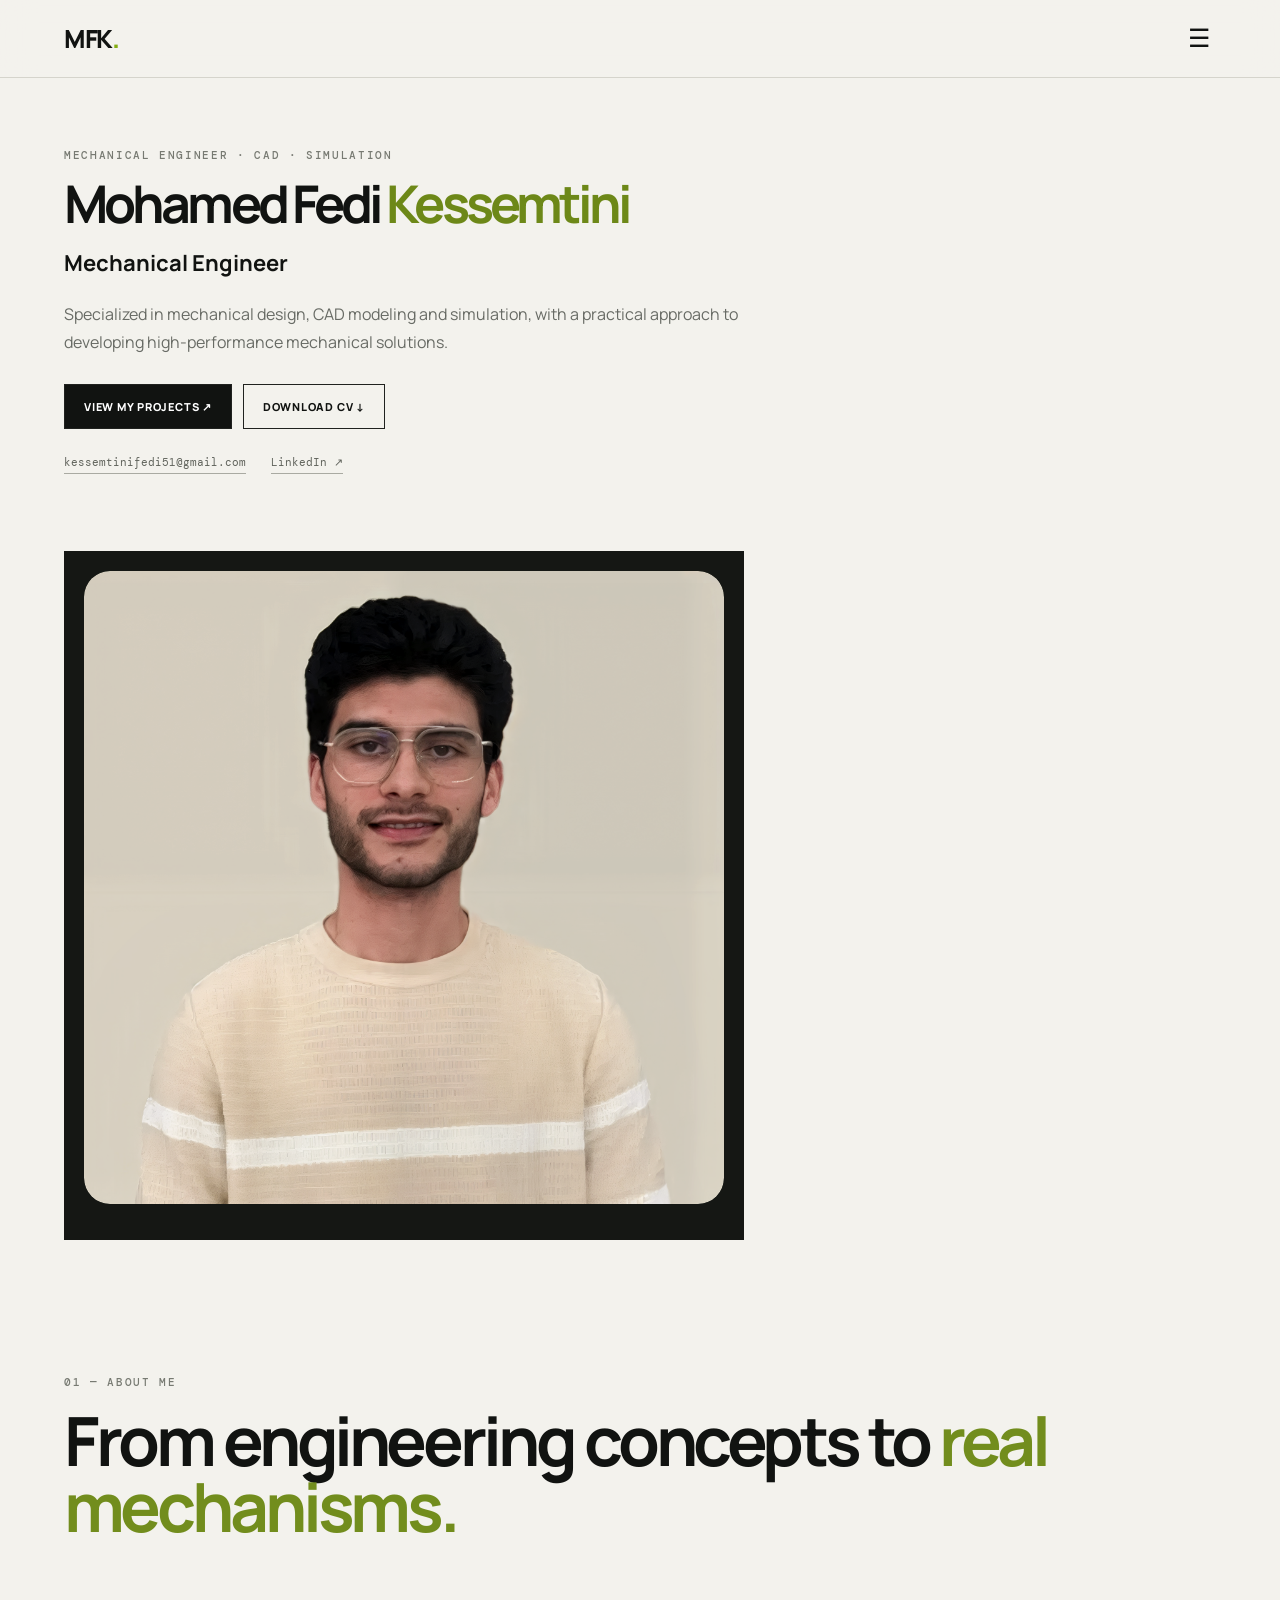
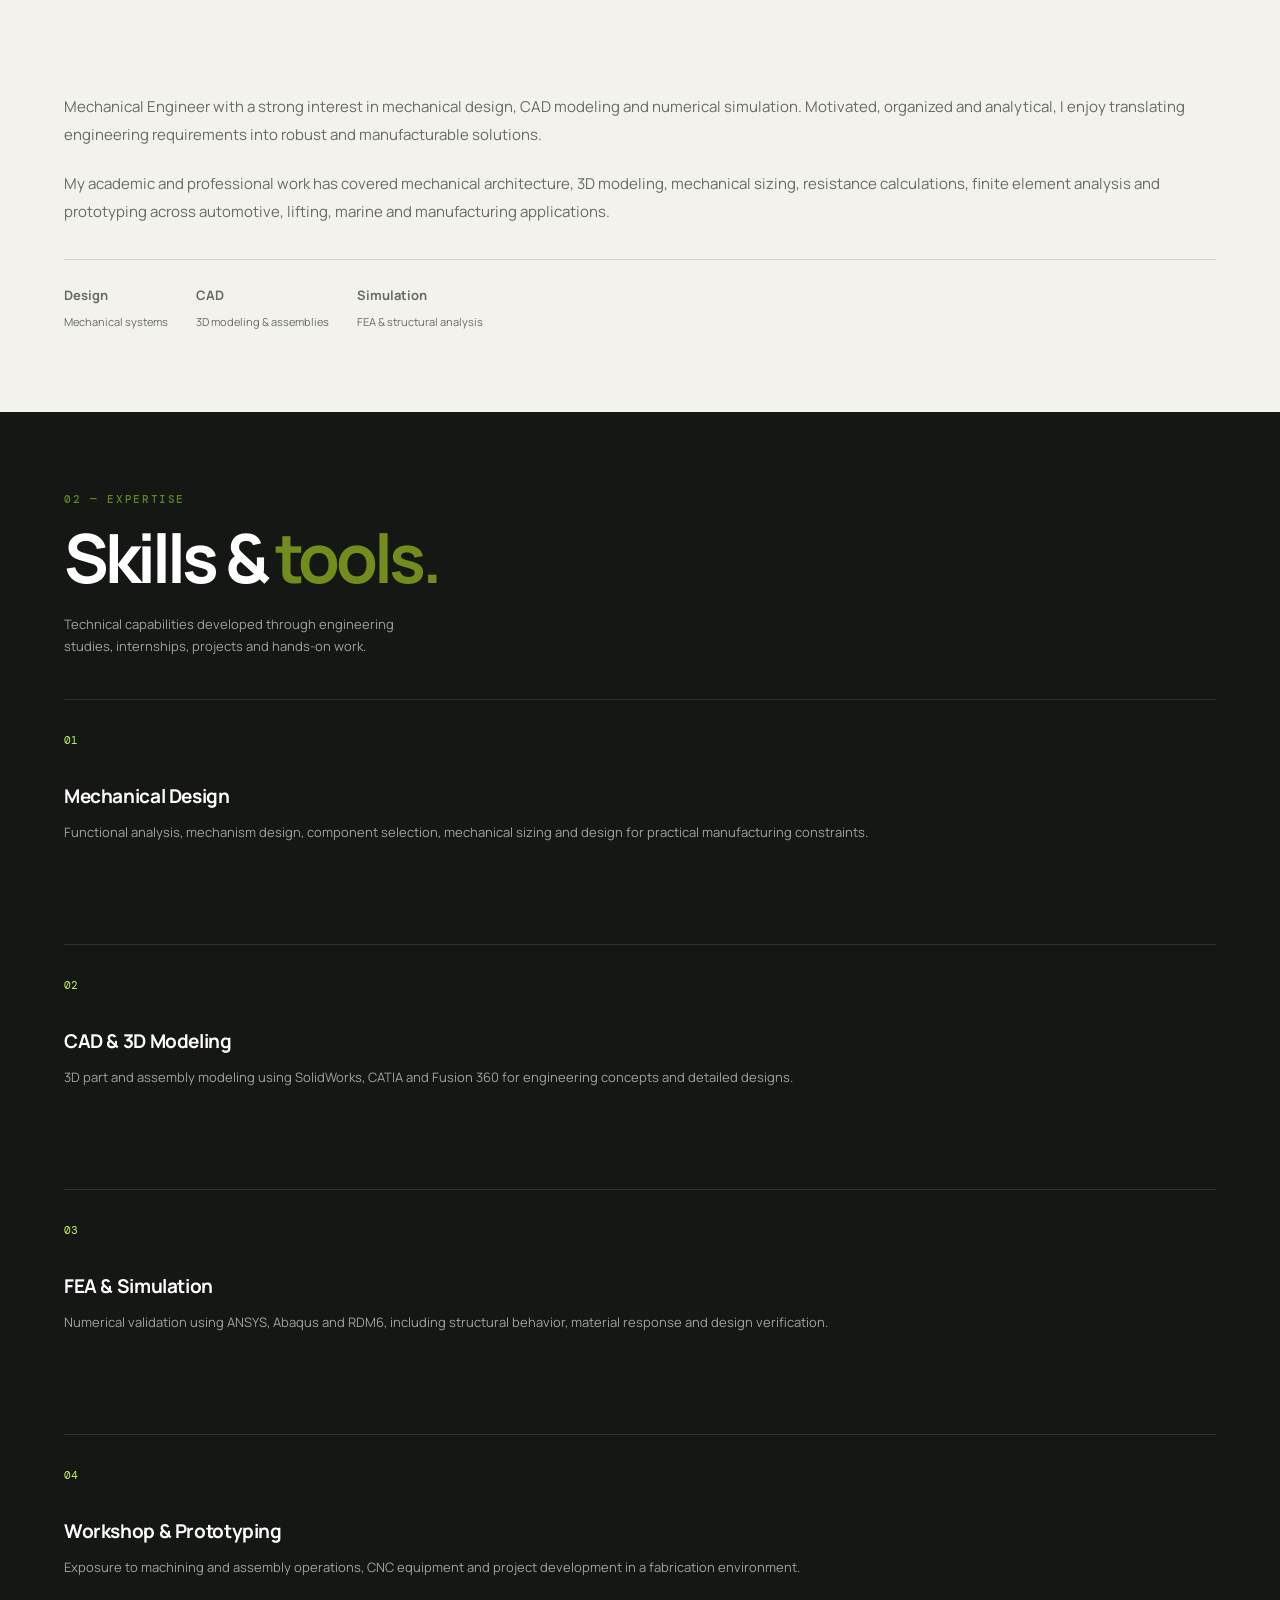
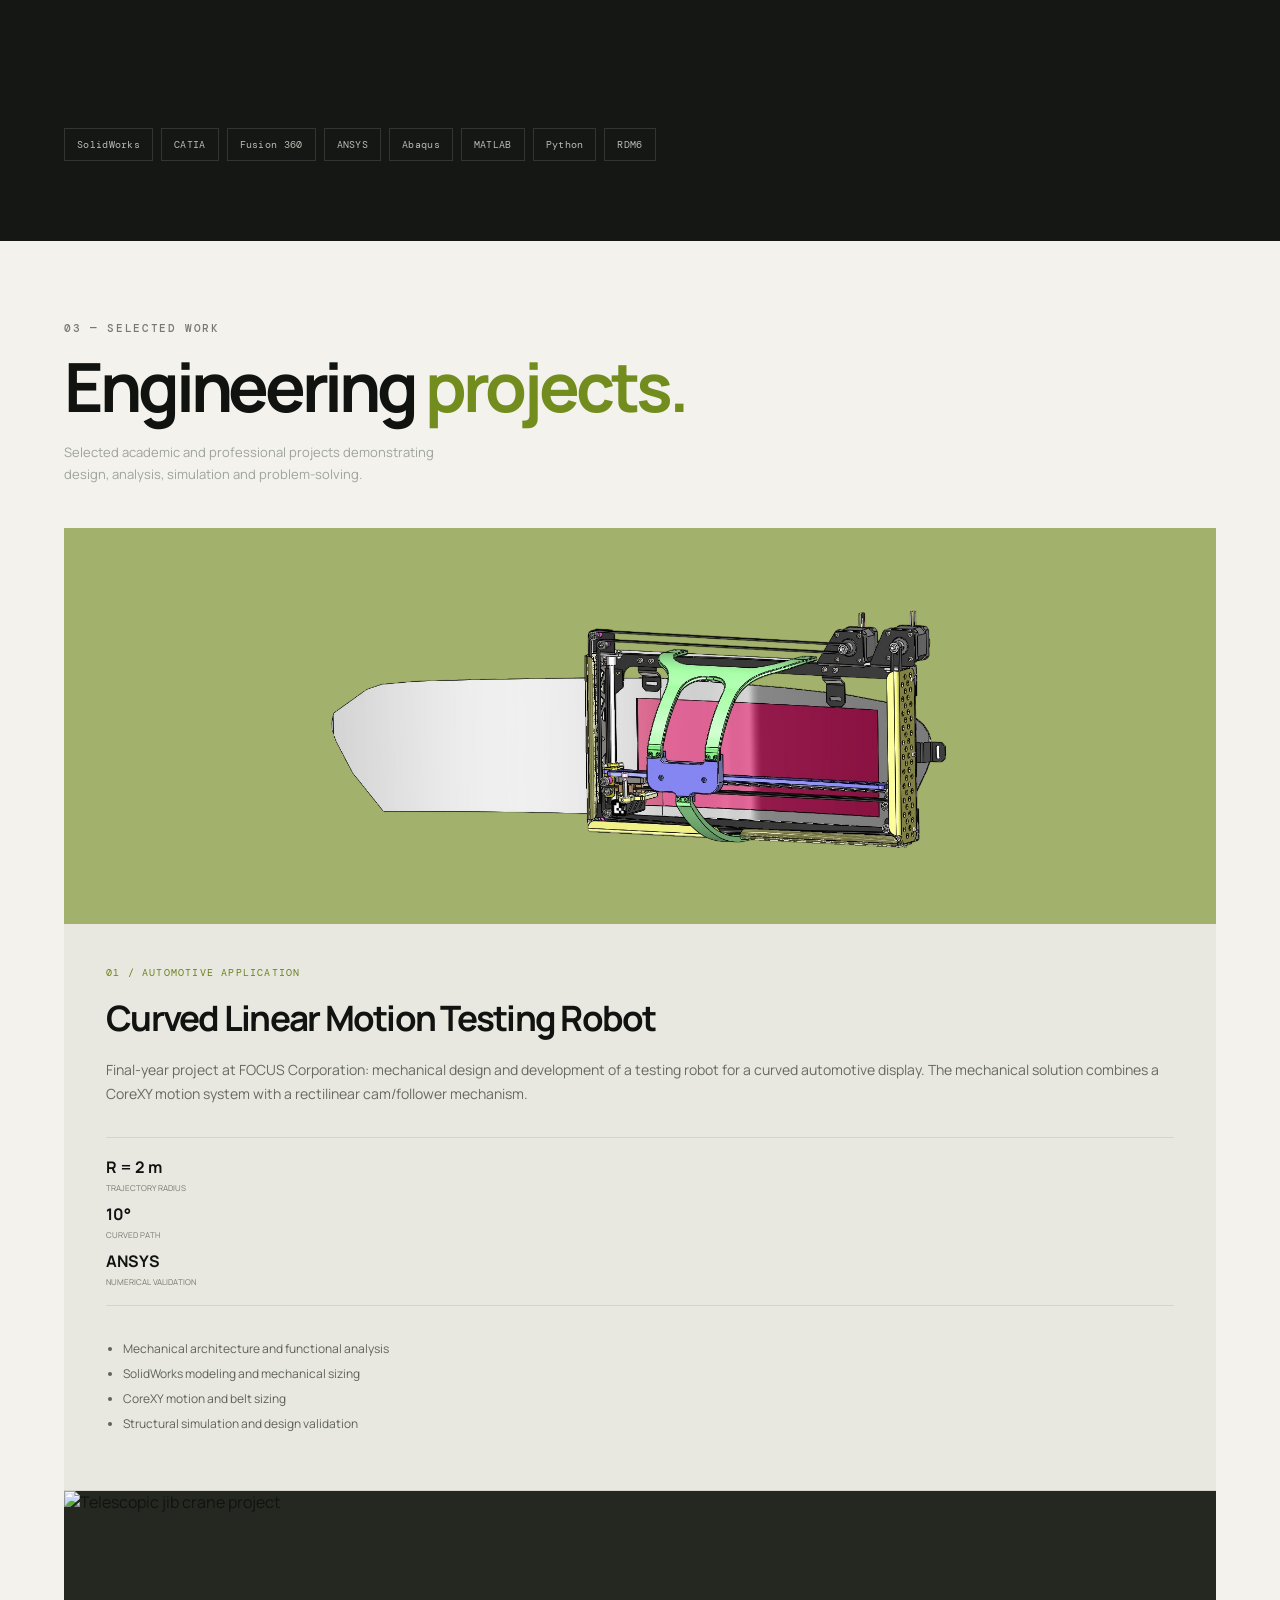
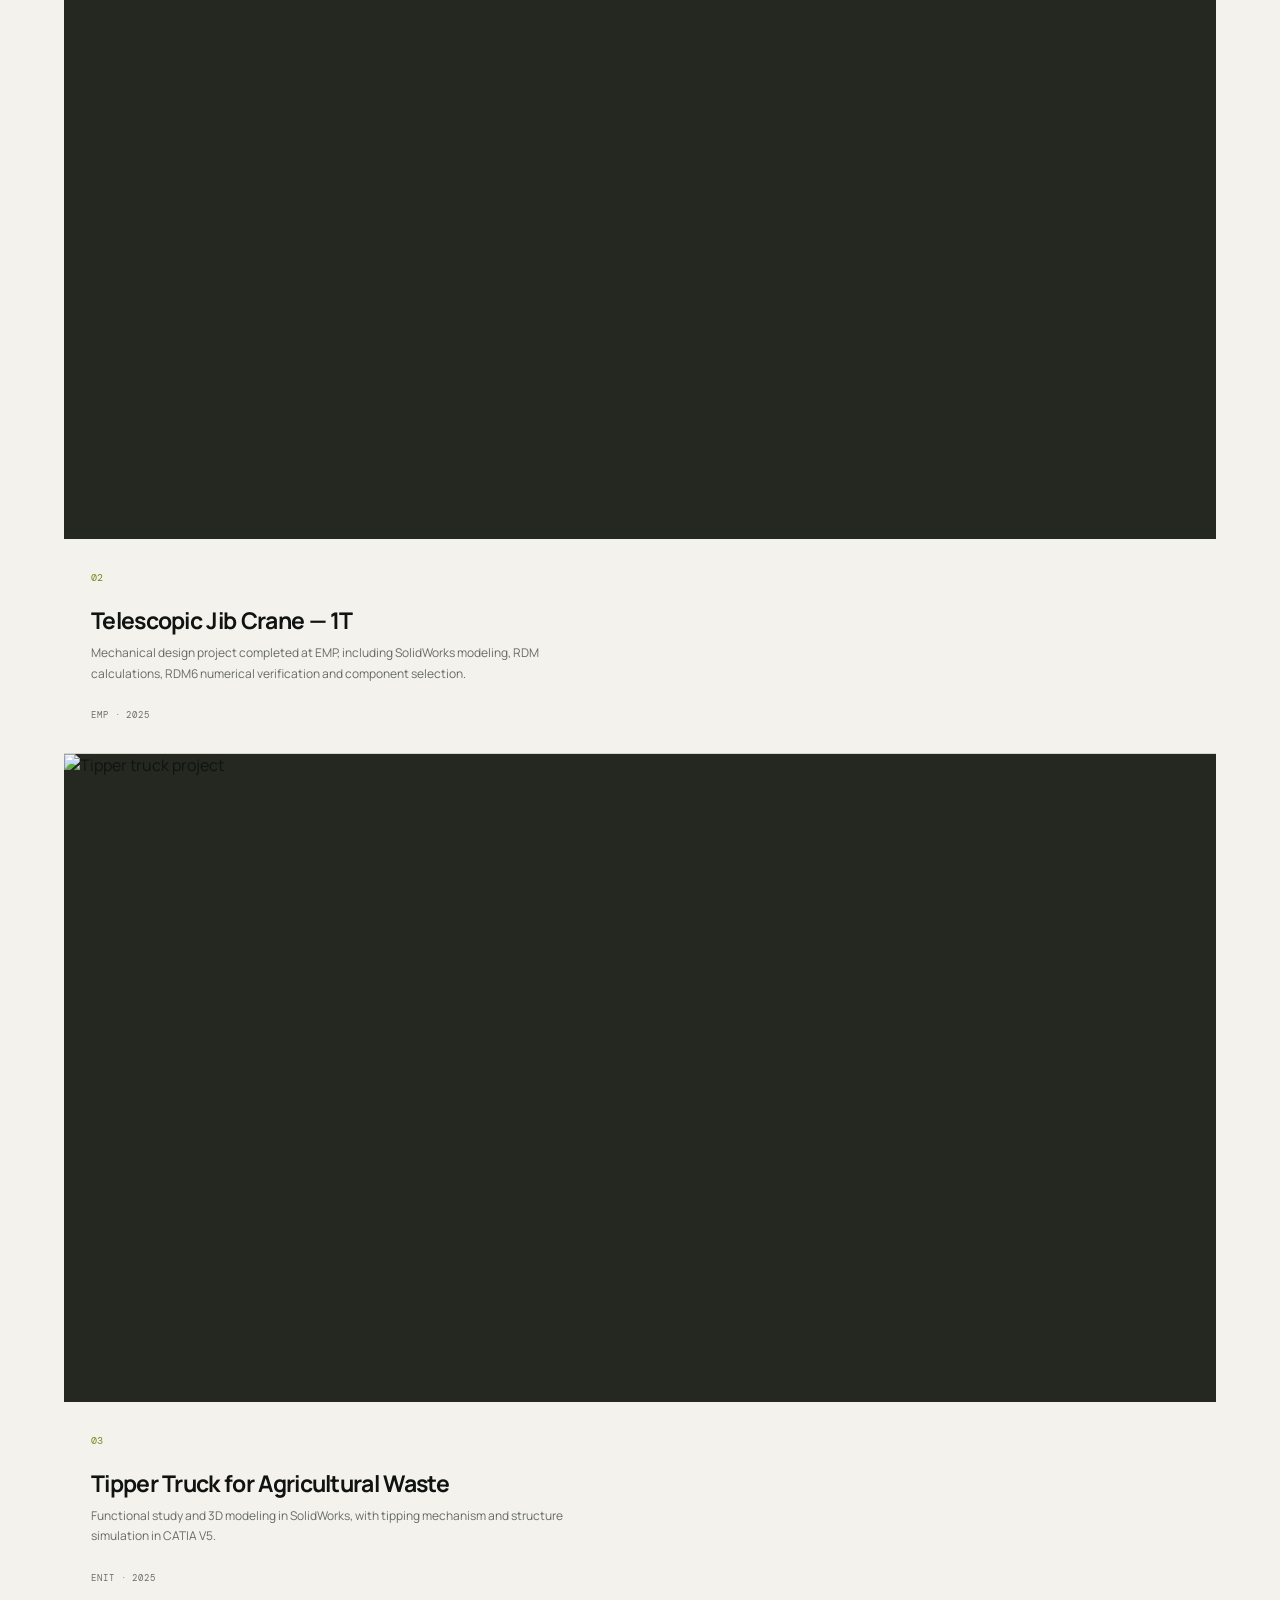
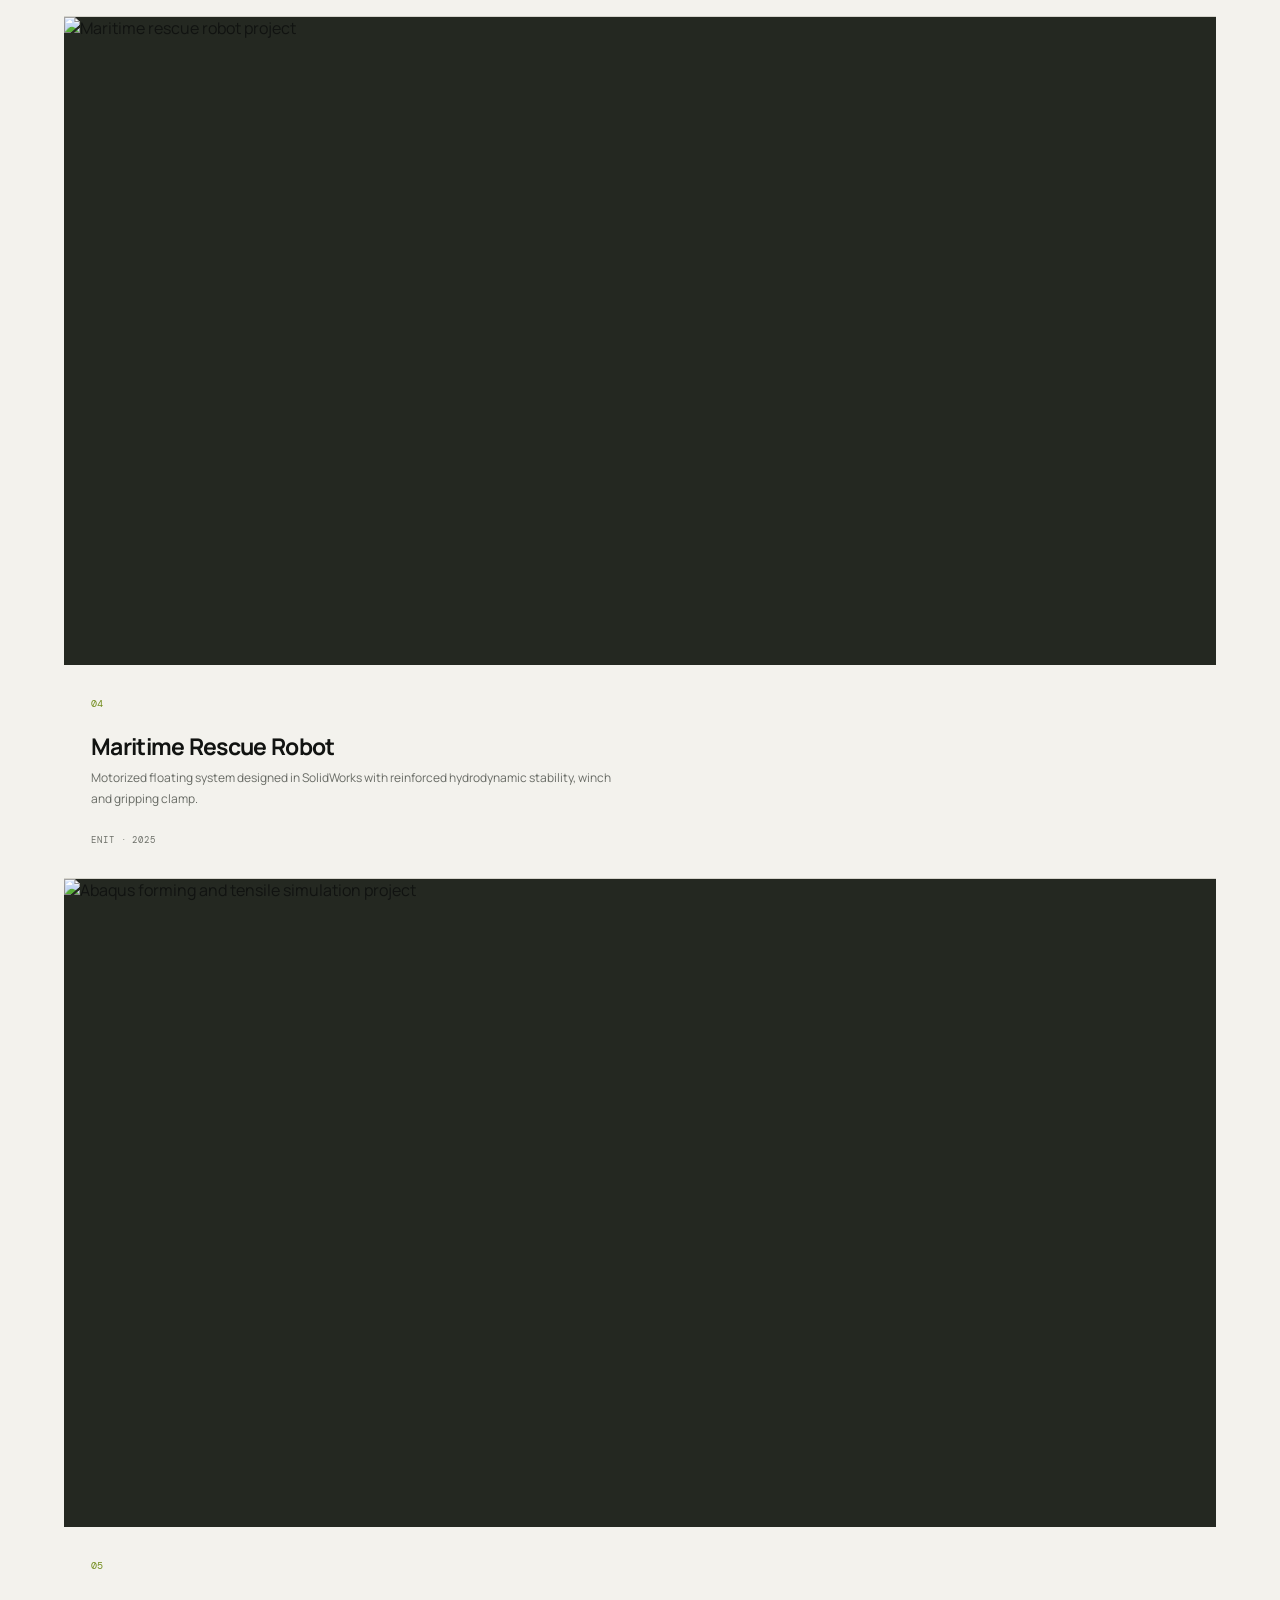
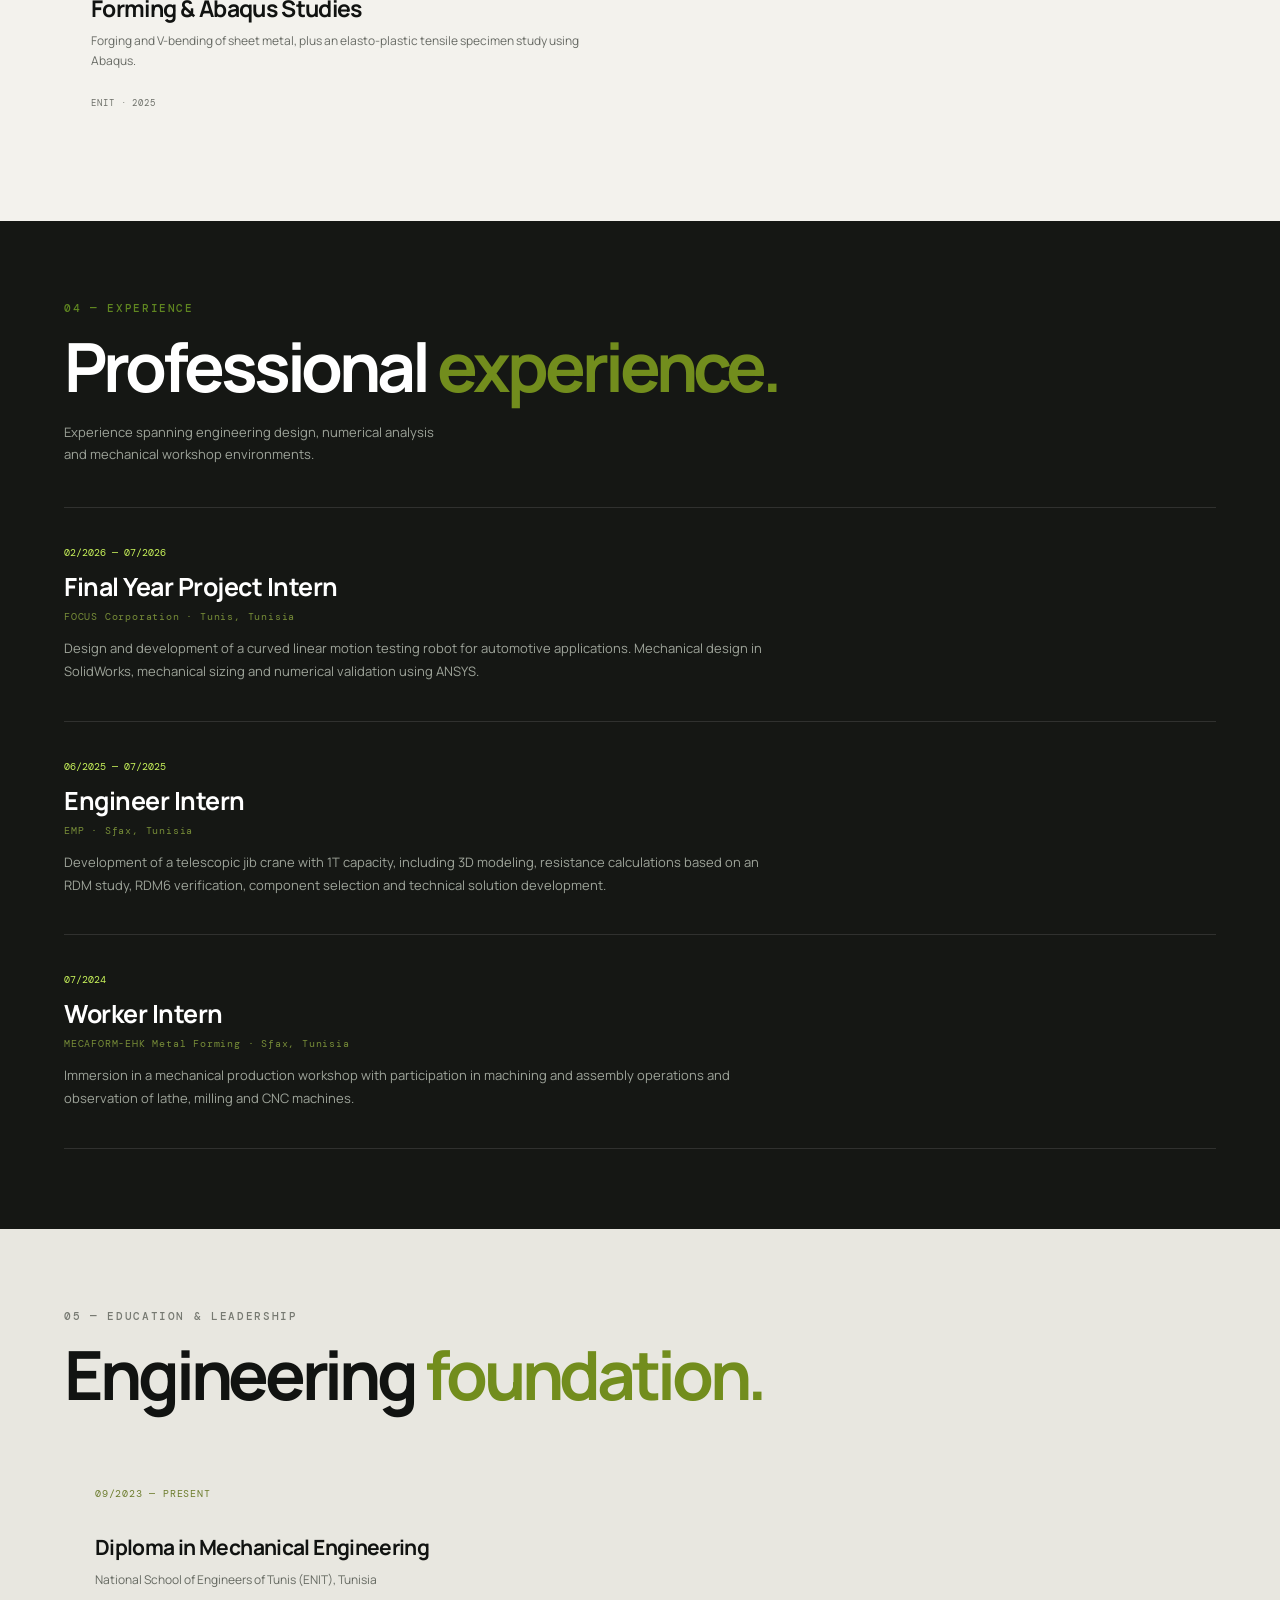
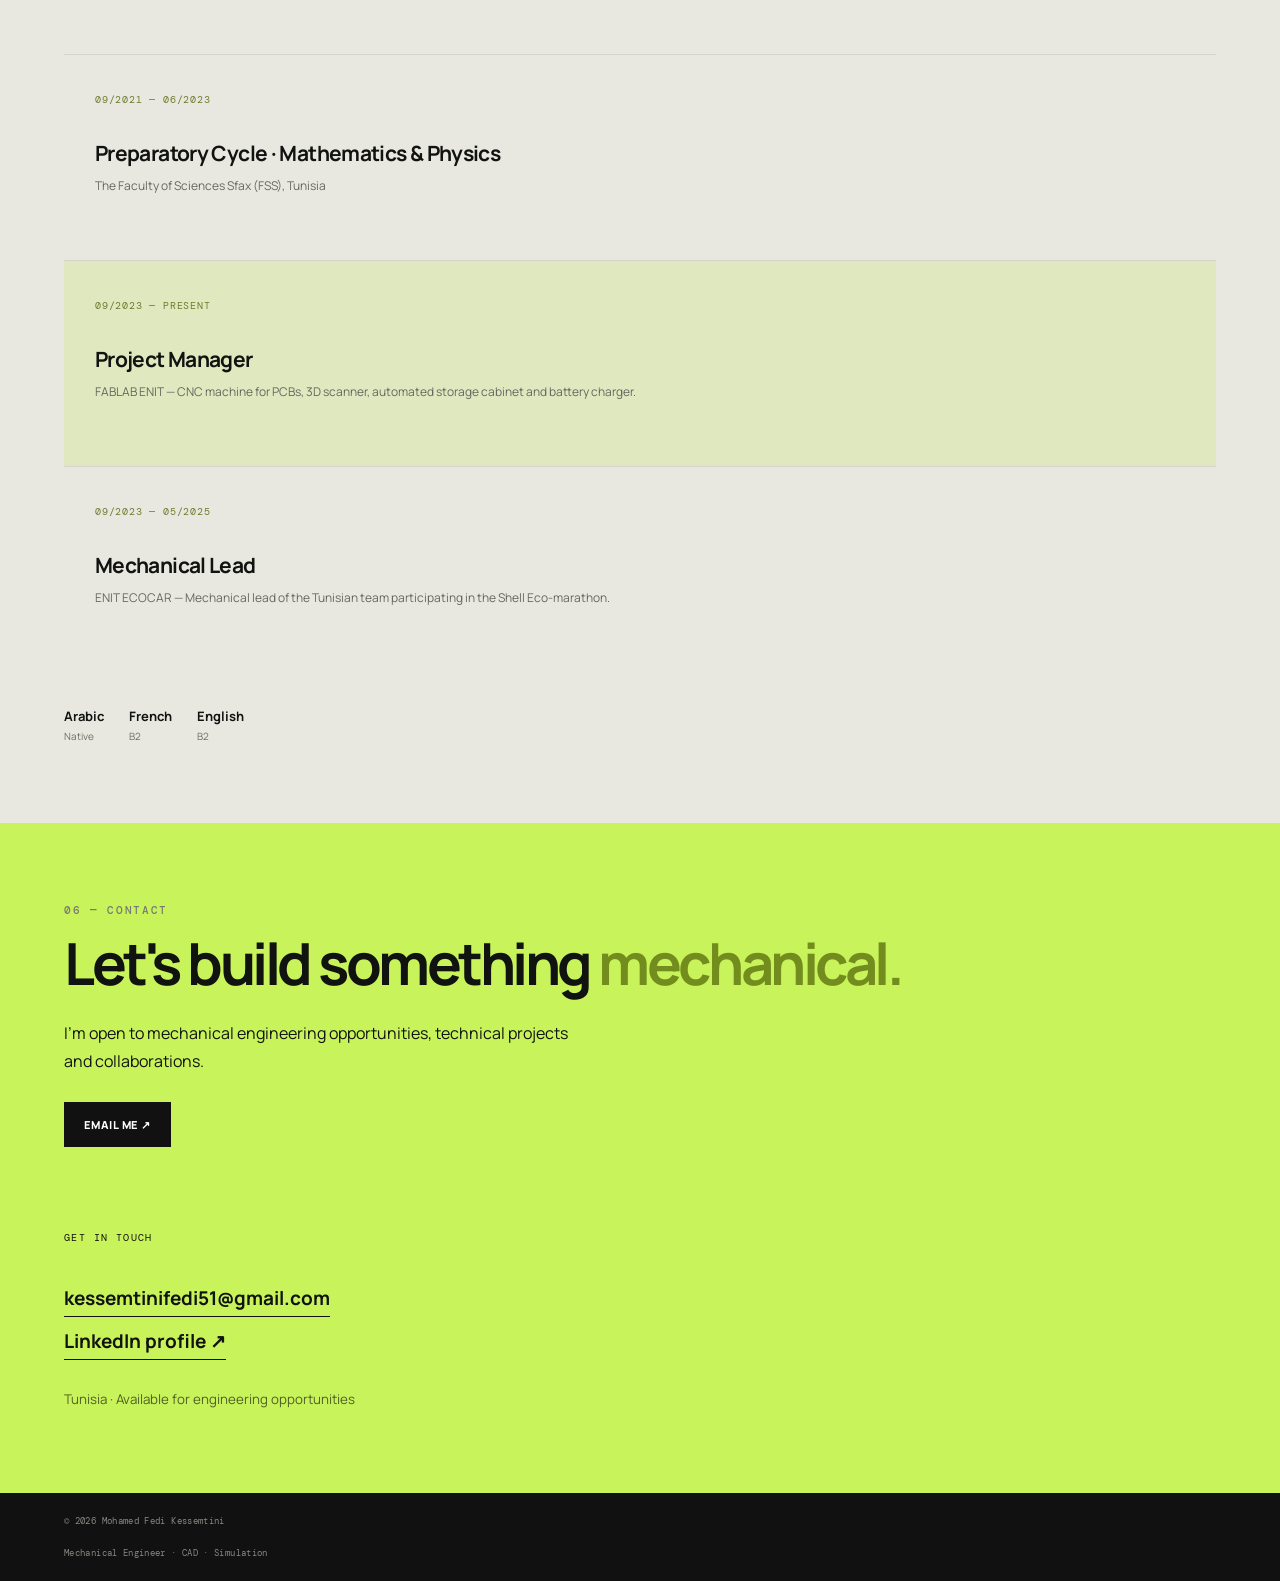
==== commit 02cb66aa: "Update portfolio" ====
--- a/index.html
+++ b/index.html
@@ -89,7 +89,7 @@
 
       <article class="project-feature">
         <div class="project-image large-image">
-          <img src="images/Robot_Focus.PNG" alt="Curved linear motion testing robot project" onerror="this.hidden=true;this.nextElementSibling.hidden=false">
+          <img src="images/Robot_Focus.png" alt="Curved linear motion testing robot project" onerror="this.hidden=true;this.nextElementSibling.hidden=false">
         </div>
         <div class="project-info">
           <p class="tag">01 / AUTOMOTIVE APPLICATION</p>
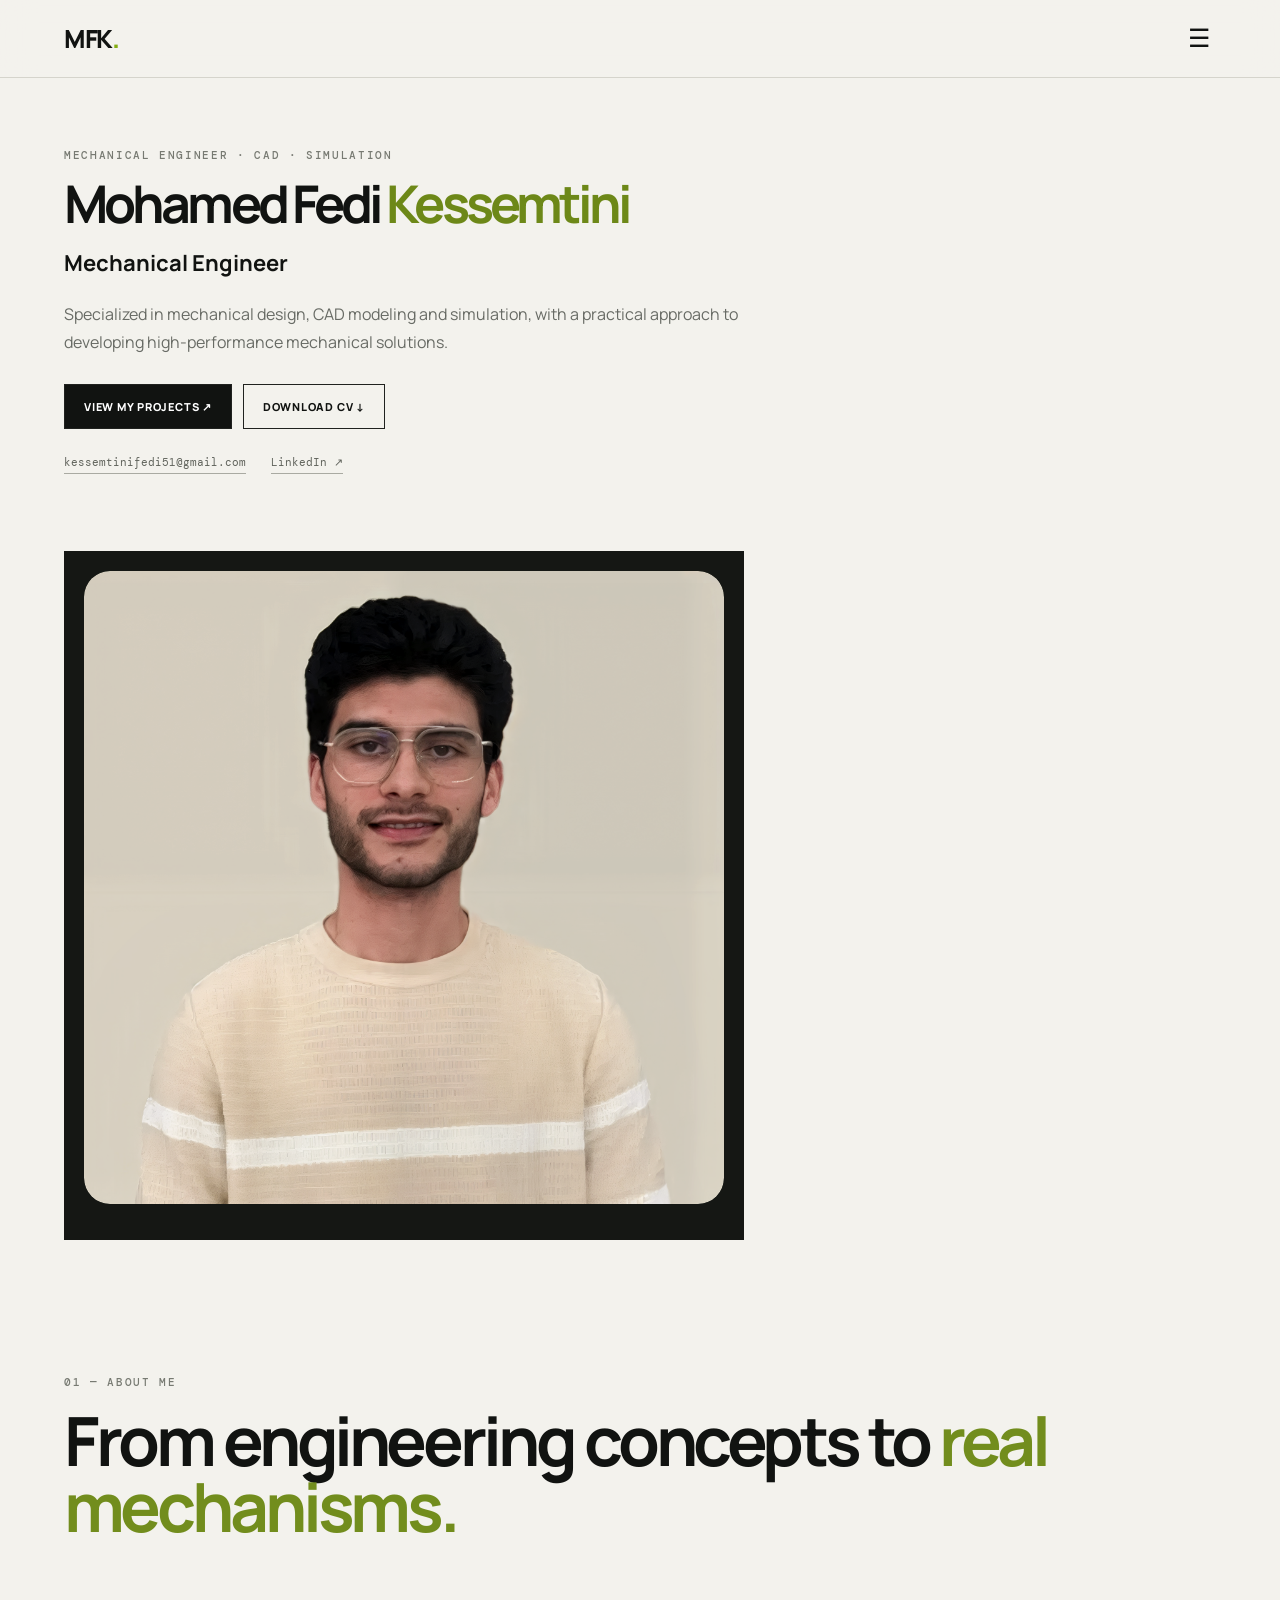
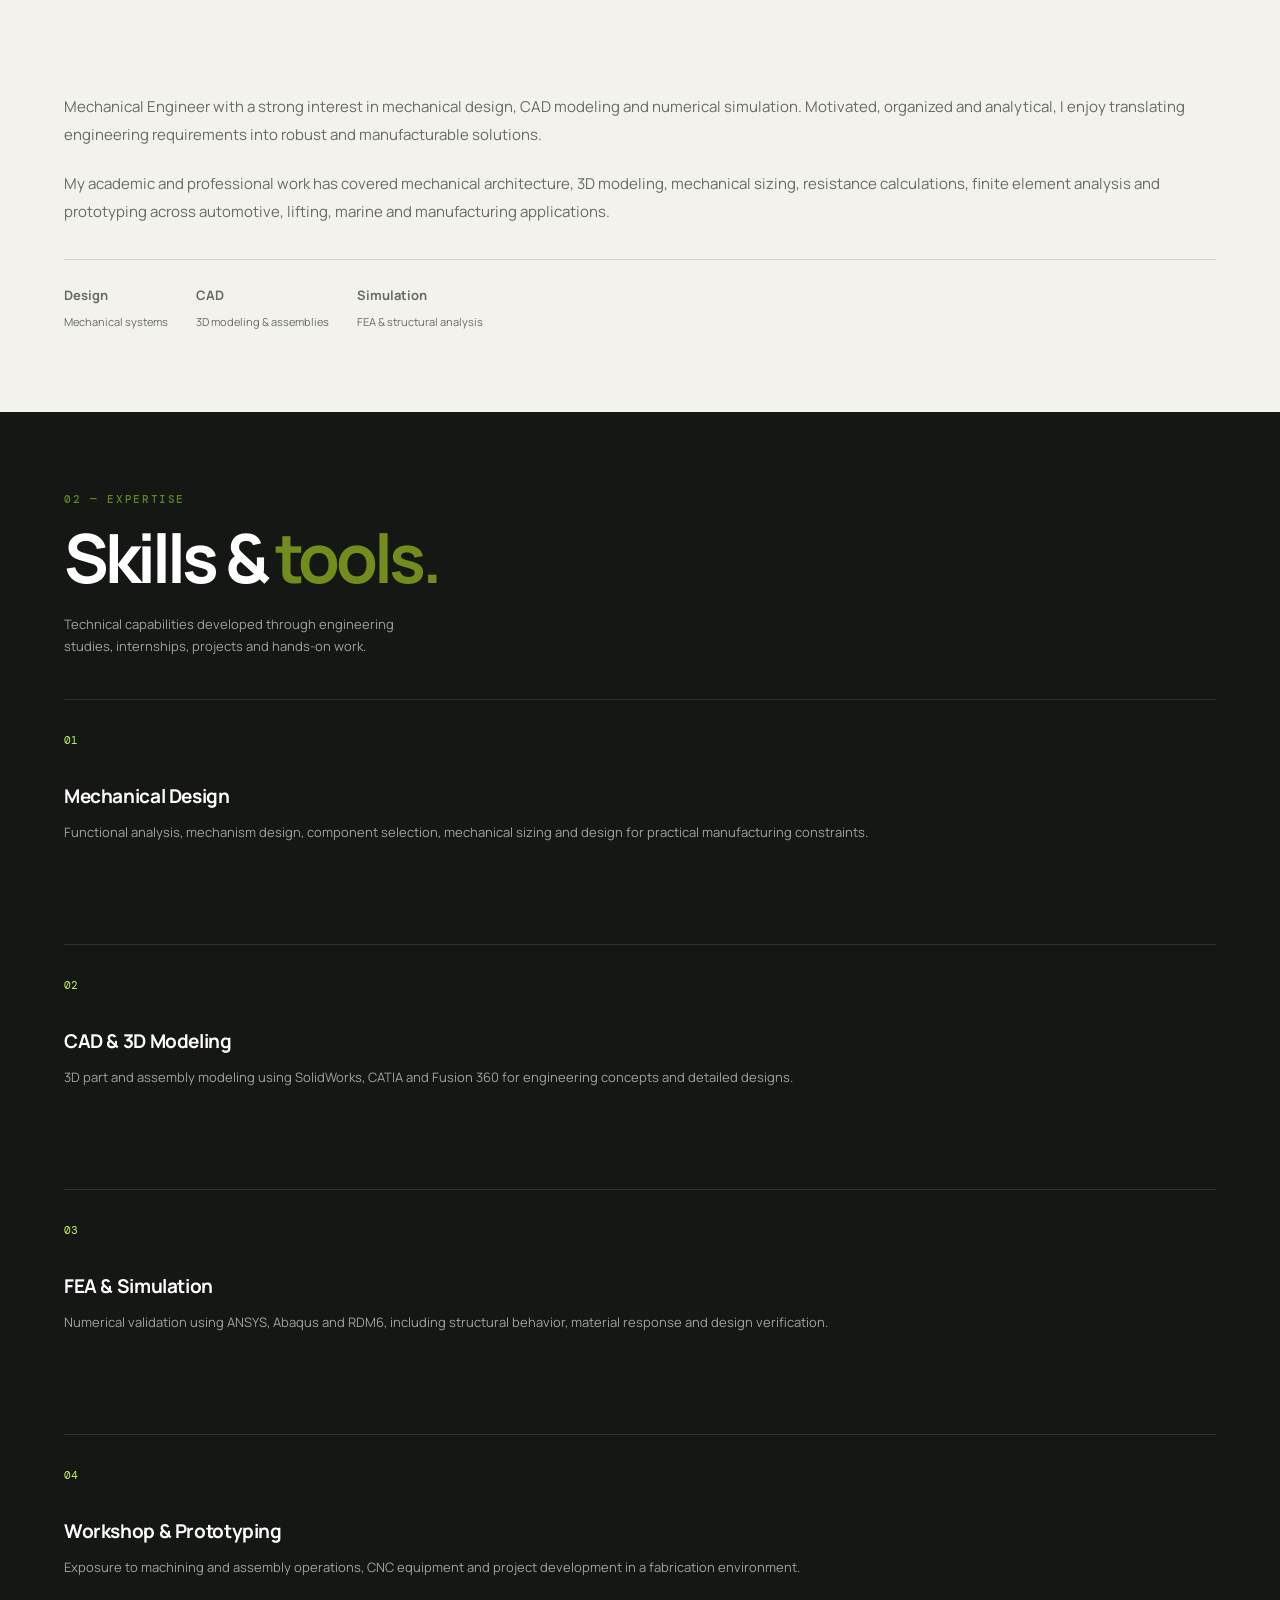
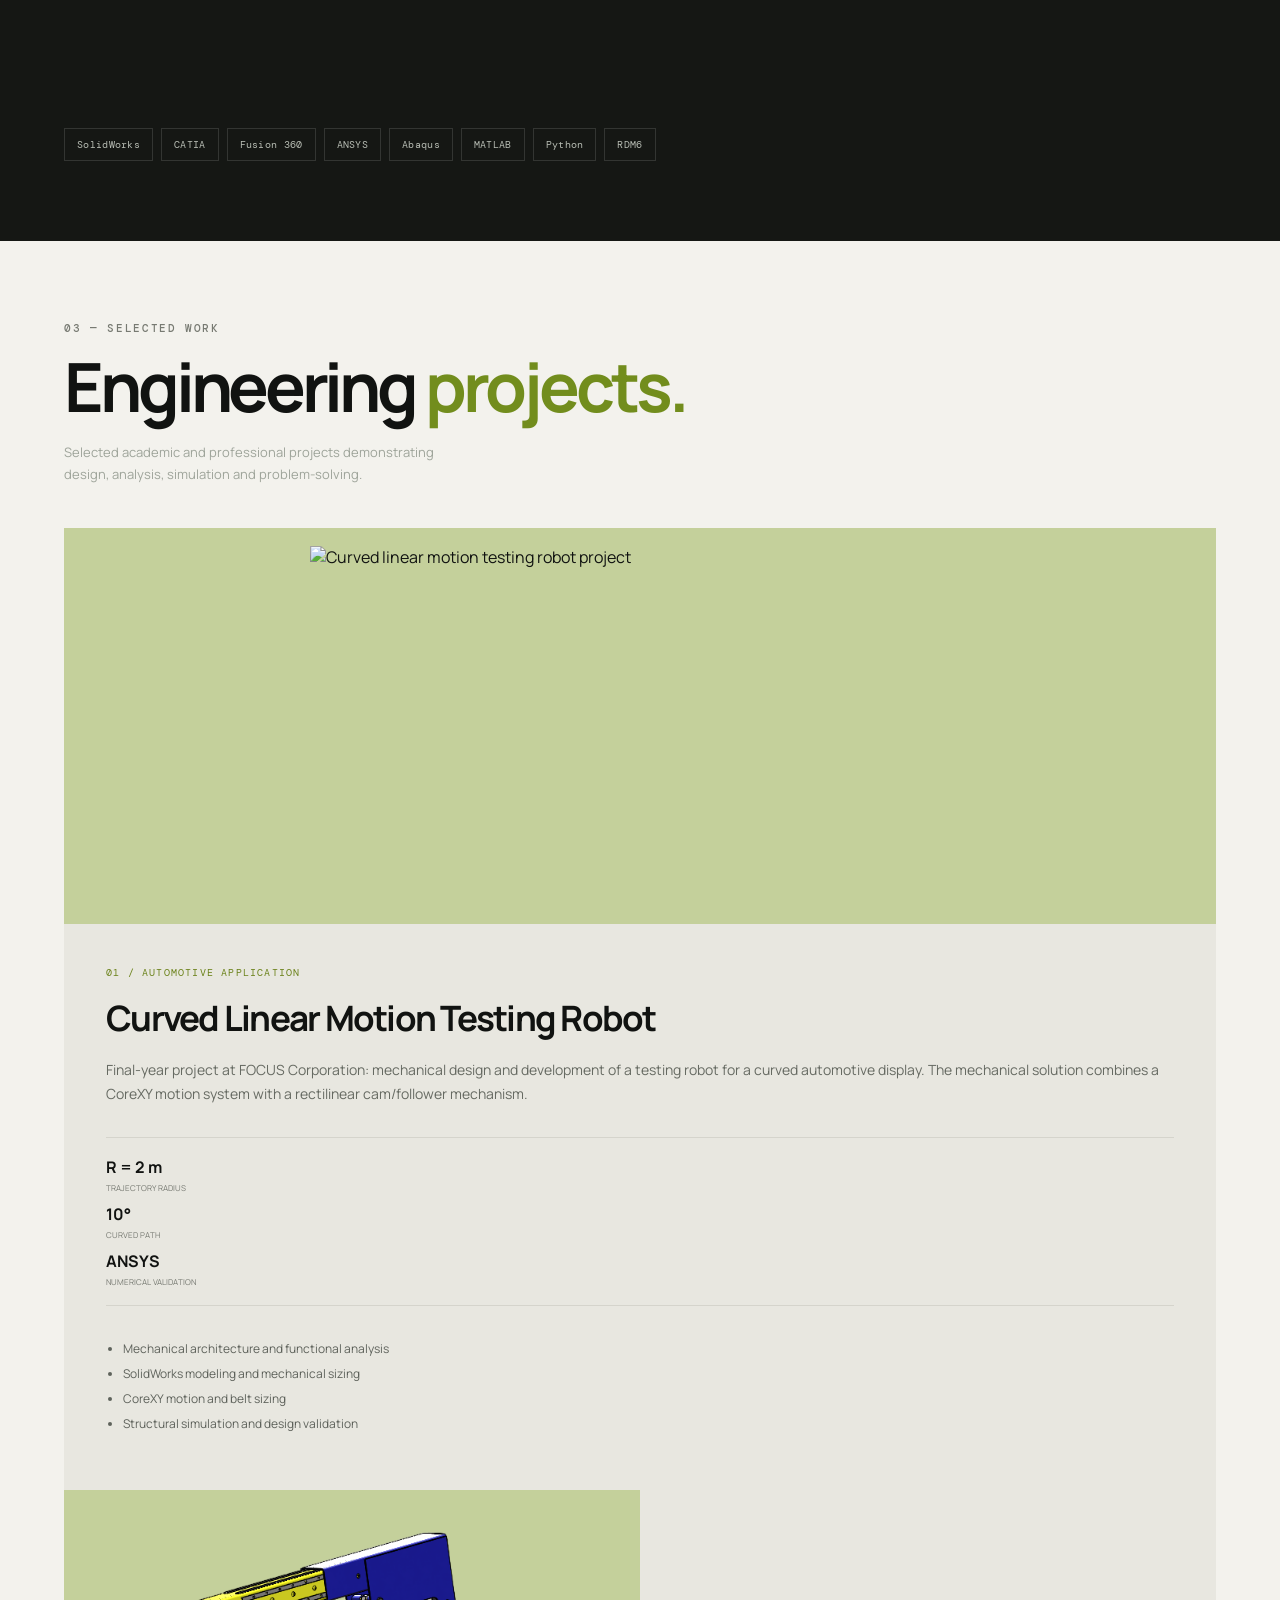
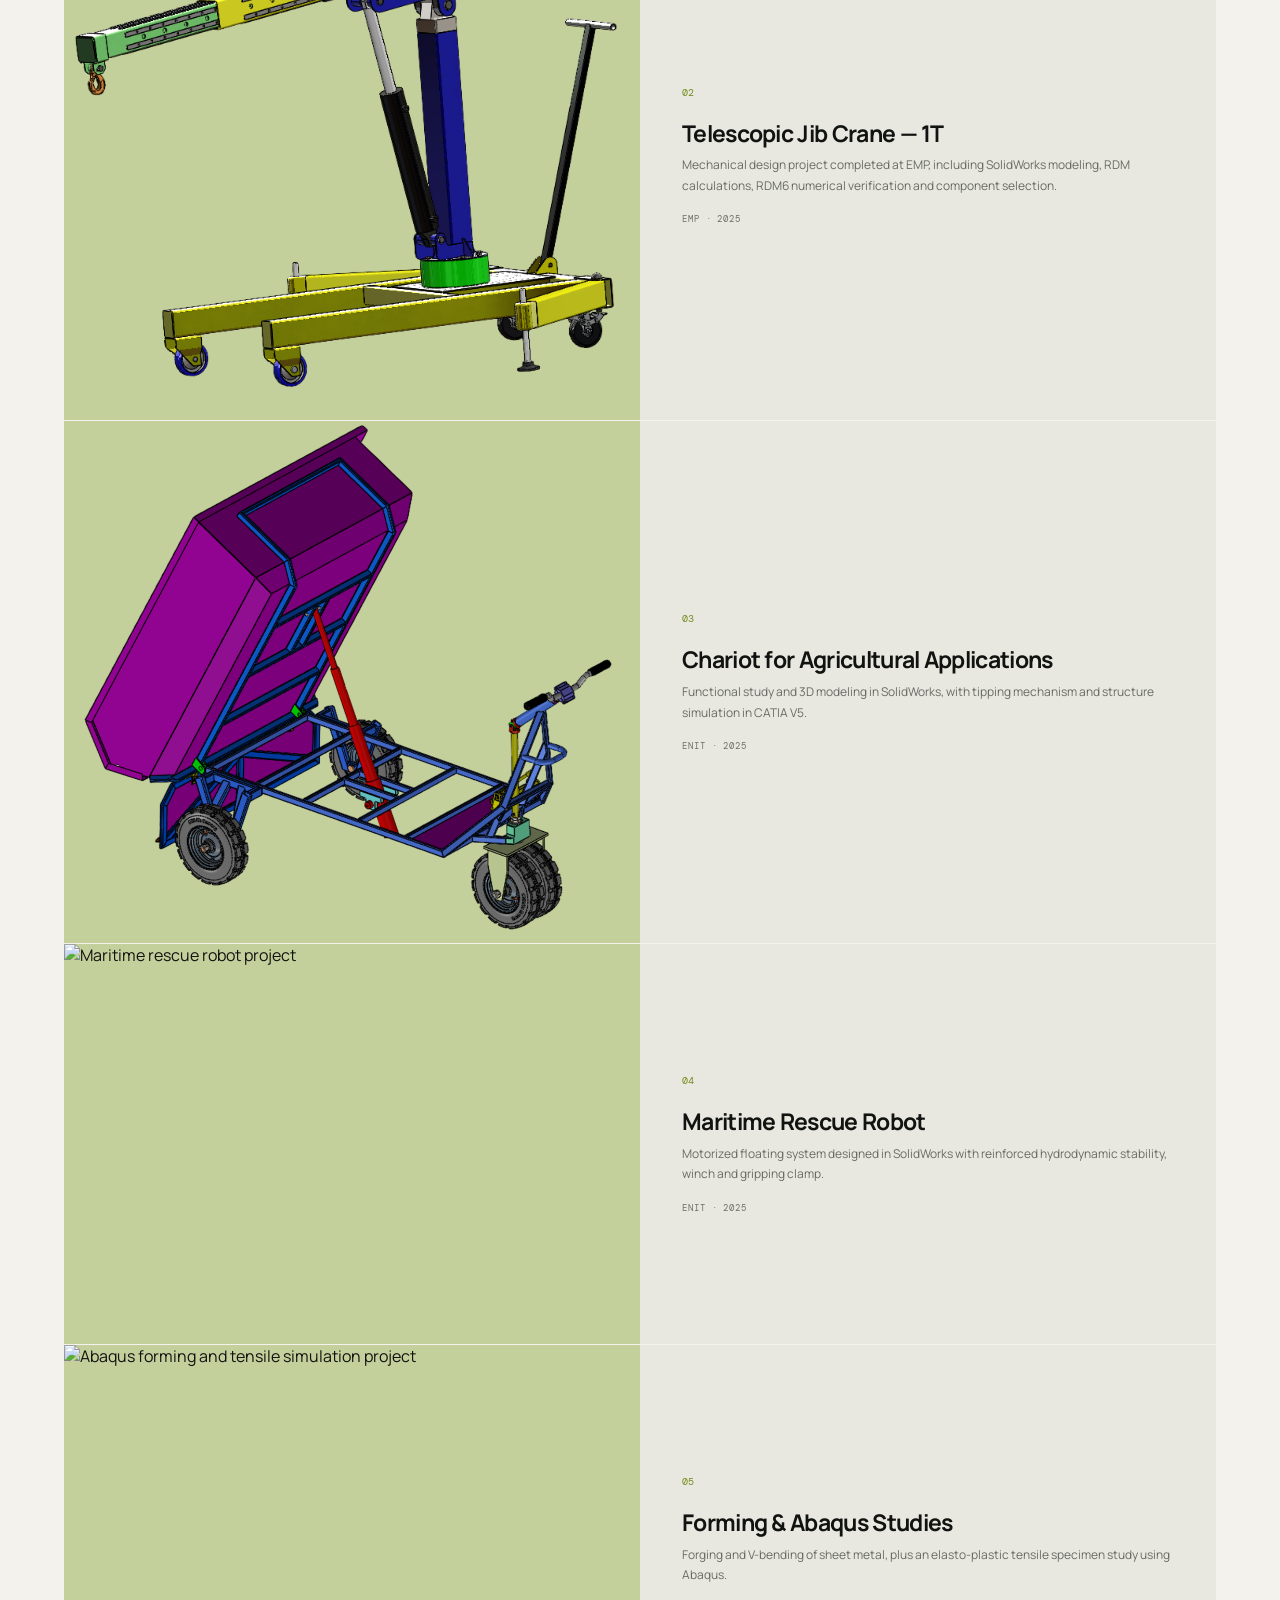
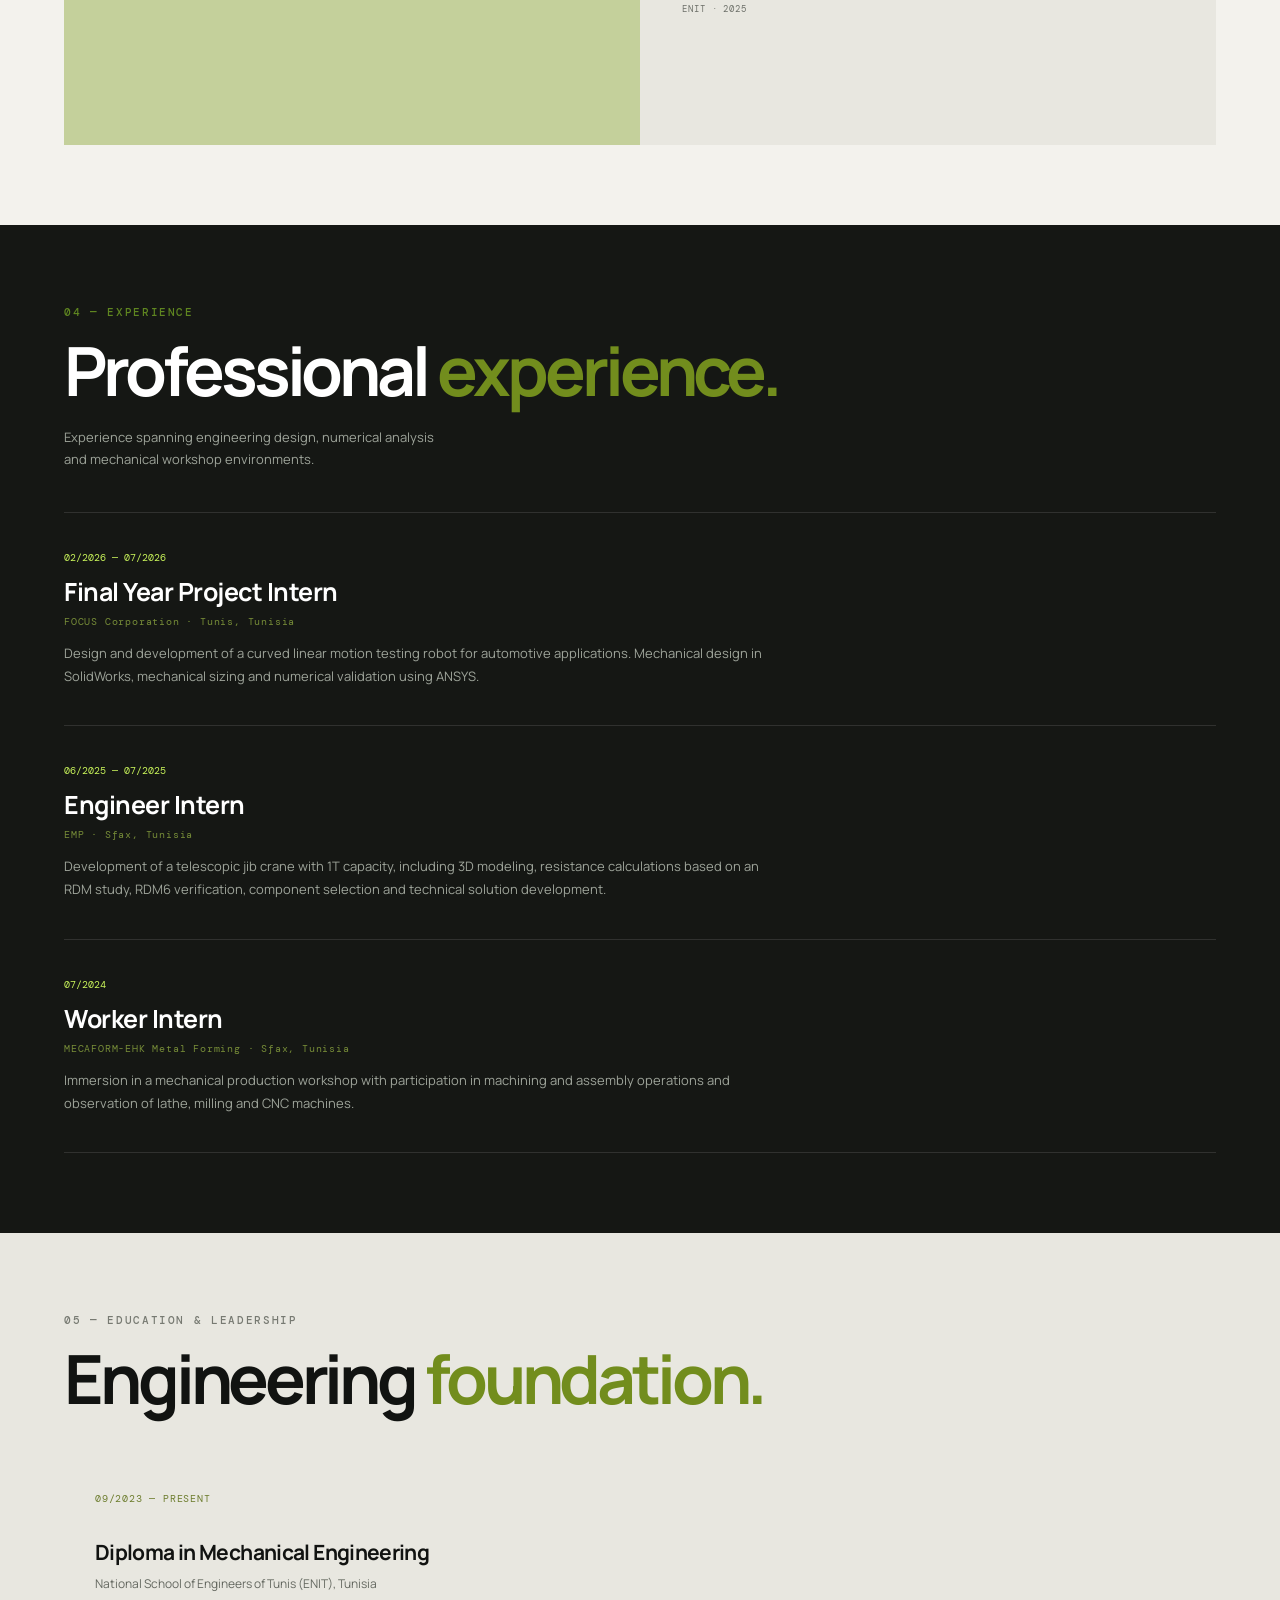
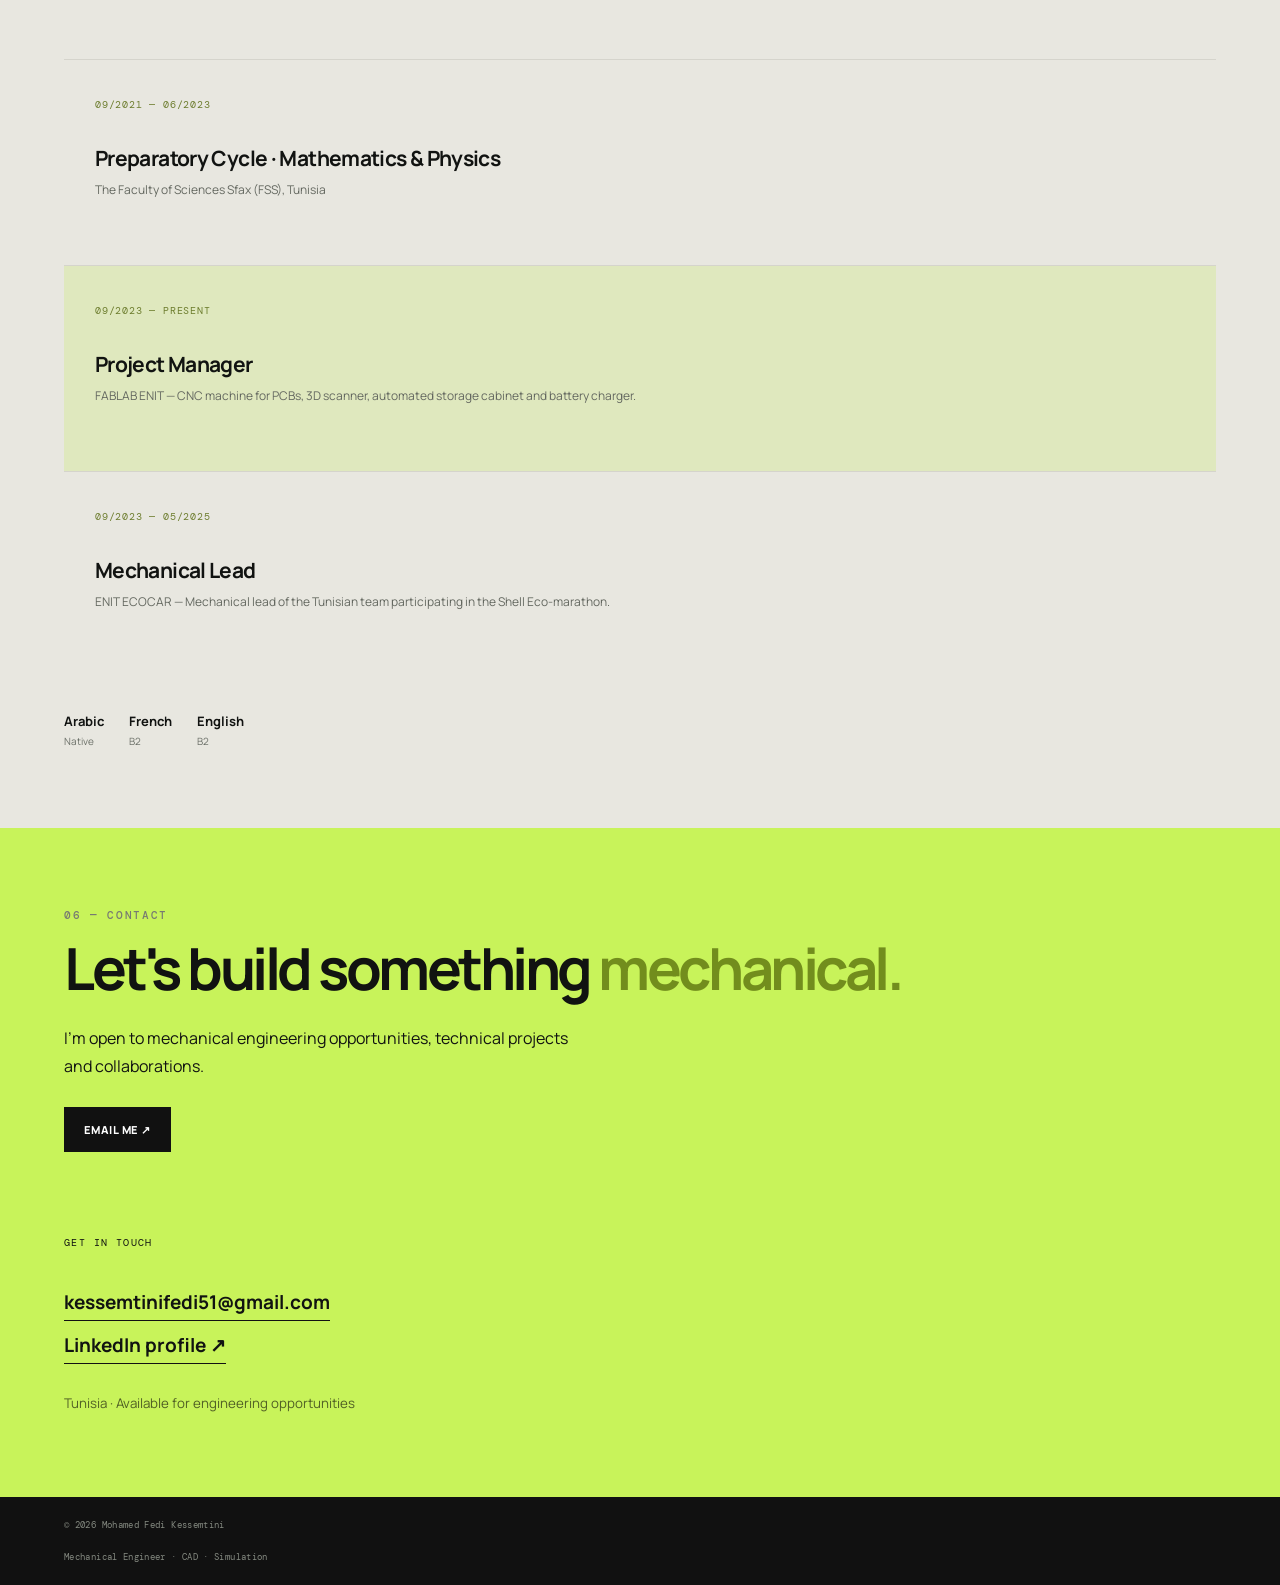
==== commit 0dd70b06: "Update portfolio" ====
--- a/index.html
+++ b/index.html
@@ -89,7 +89,7 @@
 
       <article class="project-feature">
         <div class="project-image large-image">
-          <img src="images/Robot_Focus.png" alt="Curved linear motion testing robot project" onerror="this.hidden=true;this.nextElementSibling.hidden=false">
+          <img src="images/Robot_Focus.PNG" alt="Curved linear motion testing robot project" onerror="this.hidden=true;this.nextElementSibling.hidden=false">
         </div>
         <div class="project-info">
           <p class="tag">01 / AUTOMOTIVE APPLICATION</p>
@@ -105,19 +105,19 @@
       </article>
 
       <div class="project-grid">
-        <article class="project-card">
-          <div class="project-card-image"><img src="images/jib-crane.jpg" alt="Telescopic jib crane project" onerror="this.hidden=true;this.nextElementSibling.hidden=false"><div class="image-placeholder" hidden><span>JIB CRANE</span><small>images/jib-crane.jpg</small></div></div>
+        <article class="project-card wide-project">
+          <div class="project-card-image"><img class="crane-image" src="images/Potence.png" alt="Telescopic jib crane project" onerror="this.hidden=true;this.nextElementSibling.hidden=false"><div class="image-placeholder" hidden><span>JIB CRANE</span><small>images/jib-crane.jpg</small></div></div>
           <div class="project-card-body"><span class="project-no">02</span><h3>Telescopic Jib Crane — 1T</h3><p>Mechanical design project completed at EMP, including SolidWorks modeling, RDM calculations, RDM6 numerical verification and component selection.</p><small>EMP · 2025</small></div>
         </article>
-        <article class="project-card">
-          <div class="project-card-image"><img src="images/tipper-truck.jpg" alt="Tipper truck project" onerror="this.hidden=true;this.nextElementSibling.hidden=false"><div class="image-placeholder" hidden><span>TIPPER TRUCK</span><small>images/tipper-truck.jpg</small></div></div>
-          <div class="project-card-body"><span class="project-no">03</span><h3>Tipper Truck for Agricultural Waste</h3><p>Functional study and 3D modeling in SolidWorks, with tipping mechanism and structure simulation in CATIA V5.</p><small>ENIT · 2025</small></div>
+        <article class="project-card wide-project">
+          <div class="project-card-image"><img src="images/chariot.png" alt="Chariot project" onerror="this.hidden=true;this.nextElementSibling.hidden=false"><div class="image-placeholder" hidden><span>CHARIOT</span><small>images/chariot.png</small></div></div>
+          <div class="project-card-body"><span class="project-no">03</span><h3>Chariot for Agricultural Applications</h3><p>Functional study and 3D modeling in SolidWorks, with tipping mechanism and structure simulation in CATIA V5.</p><small>ENIT · 2025</small></div>
         </article>
-        <article class="project-card">
+        <article class="project-card wide-project">
           <div class="project-card-image"><img src="images/rescue-robot.jpg" alt="Maritime rescue robot project" onerror="this.hidden=true;this.nextElementSibling.hidden=false"><div class="image-placeholder" hidden><span>MARITIME RESCUE ROBOT</span><small>images/rescue-robot.jpg</small></div></div>
           <div class="project-card-body"><span class="project-no">04</span><h3>Maritime Rescue Robot</h3><p>Motorized floating system designed in SolidWorks with reinforced hydrodynamic stability, winch and gripping clamp.</p><small>ENIT · 2025</small></div>
         </article>
-        <article class="project-card">
+        <article class="project-card wide-project">
           <div class="project-card-image"><img src="images/forming-abaqus.jpg" alt="Abaqus forming and tensile simulation project" onerror="this.hidden=true;this.nextElementSibling.hidden=false"><div class="image-placeholder" hidden><span>ABAQUS / FORMING</span><small>images/forming-abaqus.jpg</small></div></div>
           <div class="project-card-body"><span class="project-no">05</span><h3>Forming & Abaqus Studies</h3><p>Forging and V-bending of sheet metal, plus an elasto-plastic tensile specimen study using Abaqus.</p><small>ENIT · 2025</small></div>
         </article>
--- a/styles.css
+++ b/styles.css
@@ -1,4 +1,5 @@
-﻿:root {
+﻿/* Début du bloc : :root */
+:root {
   --bg:#f3f2ed;
   --paper:#e8e7e0;
   --ink:#111311;
@@ -8,33 +9,45 @@
   --dark:#151714;
   --dark2:#1d211b;
 }
-
+/* Fin du bloc : :root */
+
+/* Début du bloc : * */
 * {
   box-sizing:border-box;
 }
-
+/* Fin du bloc : * */
+
+/* Début du bloc : html */
 html {
   scroll-behavior:smooth;
   scroll-padding-top:78px;
 }
-
+/* Fin du bloc : html */
+
+/* Début du bloc : body */
 body {
   margin:0;
   background:var(--bg);
   color:var(--ink);
   font-family:Manrope,Arial,sans-serif;
 }
-
+/* Fin du bloc : body */
+
+/* Début du bloc : a */
 a {
   color:inherit;
   text-decoration:none;
 }
-
+/* Fin du bloc : a */
+
+/* Début du bloc : img */
 img {
   max-width:100%;
   display:block;
 }
-
+/* Fin du bloc : img */
+
+/* Début du bloc : .nav */
 .nav {
   height:78px;
   display:flex;
@@ -48,17 +61,23 @@
   backdrop-filter:blur(16px);
   z-index:20;
 }
-
+/* Fin du bloc : .nav */
+
+/* Début du bloc : .logo */
 .logo {
   font-weight:800;
   font-size:25px;
   letter-spacing:-1.5px;
 }
-
+/* Fin du bloc : .logo */
+
+/* Début du bloc : .logo span */
 .logo span {
   color:#83ad12;
 }
-
+/* Fin du bloc : .logo span */
+
+/* Début du bloc : .nav nav */
 .nav nav {
   display:flex;
   gap:25px;
@@ -67,15 +86,21 @@
   text-transform:uppercase;
   letter-spacing:.08em;
 }
-
+/* Fin du bloc : .nav nav */
+
+/* Début du bloc : .nav nav a */
 .nav nav a {
   padding:8px 0;
 }
-
+/* Fin du bloc : .nav nav a */
+
+/* Début du bloc : .nav nav a:hover */
 .nav nav a:hover {
   color:#657f16;
 }
-
+/* Fin du bloc : .nav nav a:hover */
+
+/* Début du bloc : .menu */
 .menu {
   display:none;
   border:0;
@@ -84,7 +109,9 @@
   color:var(--ink);
   cursor:pointer;
 }
-
+/* Fin du bloc : .menu */
+
+/* Début du bloc : .hero */
 .hero {
   min-height:calc(100vh - 78px);
   padding:6vw;
@@ -93,14 +120,18 @@
   gap:6vw;
   align-items:center;
 }
-
+/* Fin du bloc : .hero */
+
+/* Début du bloc : .eyebrow */
 .eyebrow {
   font:500 11px 'DM Mono',monospace;
   letter-spacing:.15em;
   color:#777a72;
   margin:0 0 18px;
 }
-
+/* Fin du bloc : .eyebrow */
+
+/* Début du bloc : .hero h1 */
 .hero h1 {
   font-size:clamp(52px,7vw,98px);
   line-height:.93;
@@ -108,18 +139,24 @@
   max-width:850px;
   margin:0;
 }
-
+/* Fin du bloc : .hero h1 */
+
+/* Début du bloc : .hero h1 em */
 .hero h1 em {
   font-style:normal;
   color:#6d8818;
 }
-
+/* Fin du bloc : .hero h1 em */
+
+/* Début du bloc : .hero-title */
 .hero-title {
   font-size:22px;
   font-weight:700;
   margin:20px 0 0;
 }
-
+/* Fin du bloc : .hero-title */
+
+/* Début du bloc : .lead */
 .lead {
   font-size:16px;
   line-height:1.75;
@@ -127,13 +164,17 @@
   max-width:680px;
   margin:22px 0 28px;
 }
-
+/* Fin du bloc : .lead */
+
+/* Début du bloc : .actions */
 .actions {
   display:flex;
   gap:11px;
   flex-wrap:wrap;
 }
-
+/* Fin du bloc : .actions */
+
+/* Début du bloc : .btn */
 .btn {
   display:inline-flex;
   align-items:center;
@@ -145,20 +186,28 @@
   text-transform:uppercase;
   letter-spacing:.07em;
 }
-
+/* Fin du bloc : .btn */
+
+/* Début du bloc : .primary */
 .primary {
   background:var(--ink);
   color:#fff;
 }
-
+/* Fin du bloc : .primary */
+
+/* Début du bloc : .primary:hover */
 .primary:hover {
   background:#2a2c28;
 }
-
+/* Fin du bloc : .primary:hover */
+
+/* Début du bloc : .ghost:hover */
 .ghost:hover {
   background:#fff;
 }
-
+/* Fin du bloc : .ghost:hover */
+
+/* Début du bloc : .quick-contact */
 .quick-contact {
   display:flex;
   gap:25px;
@@ -167,12 +216,16 @@
   font:11px 'DM Mono';
   color:#60635c;
 }
-
+/* Fin du bloc : .quick-contact */
+
+/* Début du bloc : .quick-contact a */
 .quick-contact a {
   border-bottom:1px solid #a9aaa2;
   padding-bottom:4px;
 }
-
+/* Fin du bloc : .quick-contact a */
+
+/* Début du bloc : .hero-photo-card */
 .hero-photo-card {
   background:var(--dark);
   padding:20px;
@@ -183,7 +236,9 @@
   flex-direction:column;
   justify-content:space-between;
 }
-
+/* Fin du bloc : .hero-photo-card */
+
+/* Début du bloc : .photo-frame */
 .photo-frame {
   position:relative;
   min-height:460px;
@@ -195,7 +250,9 @@
   border-radius:26px;
   box-shadow:inset 0 0 0 1px rgba(255,255,255,.08);
 }
-
+/* Fin du bloc : .photo-frame */
+
+/* Début du bloc : .photo-frame:before */
 .photo-frame:before {
   content:"";
   position:absolute;
@@ -203,7 +260,9 @@
   border:1px solid #ffffff1c;
   pointer-events:none;
 }
-
+/* Fin du bloc : .photo-frame:before */
+
+/* Début du bloc : .profile-photo */
 .profile-photo {
   width:100%;
   height:100%;
@@ -213,7 +272,9 @@
   filter:saturate(.9) contrast(1.04);
   border-radius:26px;
 }
-
+/* Fin du bloc : .profile-photo */
+
+/* Début du bloc : .photo-placeholder,.image-placeholder */
 .photo-placeholder,.image-placeholder {
   width:100%;
   height:100%;
@@ -229,17 +290,23 @@
   letter-spacing:.12em;
   background:radial-gradient(circle at 50% 40%,#394430,#181b15 50%);
 }
-
+/* Fin du bloc : .photo-placeholder,.image-placeholder */
+
+/* Début du bloc : .photo-placeholder small,.image-placeholder small */
 .photo-placeholder small,.image-placeholder small {
   font-size:9px;
   color:#8e9587;
   letter-spacing:.08em;
 }
-
+/* Fin du bloc : .photo-placeholder small,.image-placeholder small */
+
+/* Début du bloc : .photo-placeholder span,.image-placeholder span */
 .photo-placeholder span,.image-placeholder span {
   font-weight:500;
 }
-
+/* Fin du bloc : .photo-placeholder span,.image-placeholder span */
+
+/* Début du bloc : .photo-caption */
 .photo-caption {
   display:flex;
   justify-content:space-between;
@@ -248,39 +315,53 @@
   font:10px 'DM Mono';
   letter-spacing:.1em;
 }
-
+/* Fin du bloc : .photo-caption */
+
+/* Début du bloc : .section */
 .section {
   padding:115px 6vw;
 }
-
+/* Fin du bloc : .section */
+
+/* Début du bloc : .split */
 .split {
   display:grid;
   grid-template-columns:1fr 1fr;
   gap:9vw;
 }
-
+/* Fin du bloc : .split */
+
+/* Début du bloc : .section h2,.contact h2 */
 .section h2,.contact h2 {
   font-size:clamp(43px,5.3vw,72px);
   line-height:.98;
   letter-spacing:-.06em;
   margin:0;
 }
-
+/* Fin du bloc : .section h2,.contact h2 */
+
+/* Début du bloc : .section h2 span,.contact h2 span */
 .section h2 span,.contact h2 span {
   color:#728d1d;
 }
-
+/* Fin du bloc : .section h2 span,.contact h2 span */
+
+/* Début du bloc : .copy */
 .copy {
   padding-top:38px;
   color:var(--muted);
   font-size:15px;
   line-height:1.85;
 }
-
+/* Fin du bloc : .copy */
+
+/* Début du bloc : .copy p */
 .copy p {
   margin:0 0 22px;
 }
-
+/* Fin du bloc : .copy p */
+
+/* Début du bloc : .facts */
 .facts {
   display:flex;
   flex-wrap:wrap;
@@ -289,36 +370,50 @@
   padding-top:23px;
   margin-top:33px;
 }
-
+/* Fin du bloc : .facts */
+
+/* Début du bloc : .facts div */
 .facts div {
   display:grid;
   gap:5px;
 }
-
+/* Fin du bloc : .facts div */
+
+/* Début du bloc : .facts b */
 .facts b {
   font-size:13px;
 }
-
+/* Fin du bloc : .facts b */
+
+/* Début du bloc : .facts small */
 .facts small {
   font-size:11px;
 }
-
+/* Fin du bloc : .facts small */
+
+/* Début du bloc : .dark */
 .dark {
   background:var(--dark);
   color:#fff;
 }
-
+/* Fin du bloc : .dark */
+
+/* Début du bloc : .dark .eyebrow */
 .dark .eyebrow {
   color:#5f8620;
 }
-
+/* Fin du bloc : .dark .eyebrow */
+
+/* Début du bloc : .section-head */
 .section-head {
   display:flex;
   justify-content:space-between;
   gap:50px;
   margin-bottom:58px;
 }
-
+/* Fin du bloc : .section-head */
+
+/* Début du bloc : .section-head>p */
 .section-head>p {
   max-width:370px;
   color:#9ea49a;
@@ -326,52 +421,70 @@
   margin:18px 0 0;
   font-size:13px;
 }
-
+/* Fin du bloc : .section-head>p */
+
+/* Début du bloc : .skill-grid */
 .skill-grid {
   display:grid;
   grid-template-columns:repeat(4,1fr);
   border-top:1px solid #ffffff1d;
 }
-
+/* Fin du bloc : .skill-grid */
+
+/* Début du bloc : .skill */
 .skill {
   padding:29px 24px 32px 0;
   border-right:1px solid #ffffff1d;
   min-height:245px;
 }
-
+/* Fin du bloc : .skill */
+
+/* Début du bloc : .skill:not(:first-child) */
 .skill:not(:first-child) {
   padding-left:24px;
 }
-
+/* Fin du bloc : .skill:not(:first-child) */
+
+/* Début du bloc : .skill:last-child */
 .skill:last-child {
   border-right:0;
 }
-
+/* Fin du bloc : .skill:last-child */
+
+/* Début du bloc : .skill>span */
 .skill>span {
   font:11px 'DM Mono';
   color:var(--acid);
 }
-
+/* Fin du bloc : .skill>span */
+
+/* Début du bloc : .skill h3 */
 .skill h3 {
   font-size:19px;
   letter-spacing:-.02em;
   margin:34px 0 12px;
 }
-
+/* Fin du bloc : .skill h3 */
+
+/* Début du bloc : .skill p */
 .skill p {
   font-size:13px;
   color:#9ea49a;
   line-height:1.7;
   margin:0;
 }
-
+/* Fin du bloc : .skill p */
+
+/* Début du bloc : .tools */
 .tools {
   display:flex;
   gap:8px;
   flex-wrap:wrap;
   margin-top:48px;
 }
-
+/* Fin du bloc : .tools */
+
+/* Début du bloc : .tools span */
 .tools span {
   padding:9px 12px;
   border:1px solid #ffffff21;
@@ -379,7 +492,9 @@
   font:10px 'DM Mono';
   letter-spacing:.03em;
 }
-
+/* Fin du bloc : .tools span */
+
+/* Début du bloc : .project-feature */
 .project-feature {
   display:grid;
   grid-template-columns:1fr 1fr;
@@ -388,18 +503,22 @@
   width:100%;
   margin:0 auto;
 }
-
+/* Fin du bloc : .project-feature */
+
+/* Début du bloc : .project-image */
 .project-image {
   position:relative;
   max-width:1180px;
   width:100%;
   overflow:hidden;
-  background:#a2b26c;
+  background:#c4d09b;
   display:flex;
   align-items:center;
   justify-content:center;
 }
-
+/* Fin du bloc : .project-image */
+
+/* Début du bloc : .large-image */
 .large-image {
   min-height:400px;
   display:flex;
@@ -407,7 +526,9 @@
   justify-content:center;
   padding:18px;
 }
-
+/* Fin du bloc : .large-image */
+
+/* Début du bloc : .project-image>img */
 .project-image>img {
   width:100%;
   max-width:660px;
@@ -417,35 +538,47 @@
   margin:0 auto;
   display:block;
 }
-
+/* Fin du bloc : .project-image>img */
+
+/* Début du bloc : .image-overlay */
 .image-overlay {
   display:none;
 }
-
+/* Fin du bloc : .image-overlay */
+
+/* Début du bloc : .project-info */
 .project-info {
   padding:55px;
 }
-
+/* Fin du bloc : .project-info */
+
+/* Début du bloc : .tag */
 .tag {
   font:10px 'DM Mono';
   letter-spacing:.12em;
   color:#6b821a;
   margin:0;
 }
-
+/* Fin du bloc : .tag */
+
+/* Début du bloc : .project-info h3 */
 .project-info h3 {
   font-size:44px;
   line-height:1;
   letter-spacing:-.05em;
   margin:22px 0;
 }
-
+/* Fin du bloc : .project-info h3 */
+
+/* Début du bloc : .project-info>p:not(.tag) */
 .project-info>p:not(.tag) {
   color:#666a62;
   font-size:14px;
   line-height:1.75;
 }
-
+/* Fin du bloc : .project-info>p:not(.tag) */
+
+/* Début du bloc : .metrics */
 .metrics {
   display:grid;
   grid-template-columns:repeat(3,1fr);
@@ -454,75 +587,135 @@
   padding:18px 0;
   margin:30px 0;
 }
-
+/* Fin du bloc : .metrics */
+
+/* Début du bloc : .metrics div */
 .metrics div {
   display:grid;
   gap:4px;
 }
-
+/* Fin du bloc : .metrics div */
+
+/* Début du bloc : .metrics b */
 .metrics b {
   font-size:16px;
 }
-
+/* Fin du bloc : .metrics b */
+
+/* Début du bloc : .metrics small */
 .metrics small {
   text-transform:uppercase;
   font-size:8px;
   color:#777a72;
 }
-
+/* Fin du bloc : .metrics small */
+
+/* Début du bloc : .project-info ul */
 .project-info ul {
   padding-left:17px;
   color:#5e625b;
   font-size:12px;
   line-height:2.1;
 }
-
+/* Fin du bloc : .project-info ul */
+
+/* Début du bloc : .project-grid */
 .project-grid {
   display:grid;
   grid-template-columns:repeat(2,1fr);
-  border-top:1px solid var(--line);
   gap:1px;
-  background:var(--line);
-}
-
+  background:var(--bg);
+}
+/* Fin du bloc : .project-grid */
+
+/* Début du bloc : .project-card */
 .project-card {
   background:var(--bg);
 }
-
+/* Fin du bloc : .project-card */
+
+/* Début du bloc : .wide-project */
+.wide-project {
+  display:grid;
+  grid-column:1 / -1;
+  grid-template-columns:1fr 1fr;
+  width:100%;
+  max-width:1180px;
+  margin:0 auto;
+}
+/* Fin du bloc : .wide-project */
+
+/* Début du bloc : .project-card-image */
 .project-card-image {
   aspect-ratio:16/9;
-  background:#242821;
+  background:#c4d09b;
   overflow:hidden;
 }
-
+/* Fin du bloc : .project-card-image */
+
+/* Début du bloc : .wide-project .project-card-image */
+.wide-project .project-card-image {
+  aspect-ratio:auto;
+  min-height:400px;
+}
+/* Fin du bloc : .wide-project .project-card-image */
+
+/* Début du bloc : .project-card-image>img */
 .project-card-image>img {
   width:100%;
   height:100%;
   object-fit:cover;
   transition:transform .5s ease;
 }
-
+/* Fin du bloc : .project-card-image>img */
+
+/* Début du bloc : .project-card-image>img.crane-image */
+.project-card-image>img.crane-image {
+  object-fit:contain;
+  object-position:center;
+}
+/* Fin du bloc : .project-card-image>img.crane-image */
+
+/* Début du bloc : .project-card:hover .project-card-image>img */
 .project-card:hover .project-card-image>img {
   transform:scale(1.03);
 }
-
+/* Fin du bloc : .project-card:hover .project-card-image>img */
+
+/* Début du bloc : .project-card-body */
 .project-card-body {
   padding:25px 27px 30px;
   min-height:205px;
 }
-
+/* Fin du bloc : .project-card-body */
+
+/* Début du bloc : .wide-project .project-card-body */
+.wide-project .project-card-body {
+  display:flex;
+  flex-direction:column;
+  justify-content:center;
+  padding:42px;
+  background:var(--paper);
+}
+/* Fin du bloc : .wide-project .project-card-body */
+
+/* Début du bloc : .project-no */
 .project-no {
   font:10px 'DM Mono';
   color:#728d1d;
 }
-
+/* Fin du bloc : .project-no */
+
+/* Début du bloc : .project-card h3 */
 .project-card h3 {
   font-size:23px;
   line-height:1.08;
   letter-spacing:-.03em;
   margin:22px 0 10px;
 }
-
+/* Fin du bloc : .project-card h3 */
+
+/* Début du bloc : .project-card p */
 .project-card p {
   margin:0 0 17px;
   color:var(--muted);
@@ -530,17 +723,23 @@
   line-height:1.7;
   max-width:520px;
 }
-
+/* Fin du bloc : .project-card p */
+
+/* Début du bloc : .project-card-body>small */
 .project-card-body>small {
   font:9px 'DM Mono';
   letter-spacing:.1em;
   color:#6d7069;
 }
-
+/* Fin du bloc : .project-card-body>small */
+
+/* Début du bloc : .timeline */
 .timeline {
   border-top:1px solid #ffffff1d;
 }
-
+/* Fin du bloc : .timeline */
+
+/* Début du bloc : .time-item */
 .time-item {
   display:grid;
   grid-template-columns:210px 1fr;
@@ -548,25 +747,33 @@
   padding:38px 0;
   border-bottom:1px solid #ffffff1d;
 }
-
+/* Fin du bloc : .time-item */
+
+/* Début du bloc : .date */
 .date {
   font:10px 'DM Mono';
   color:var(--acid);
 }
-
+/* Fin du bloc : .date */
+
+/* Début du bloc : .time-item h3 */
 .time-item h3 {
   font-size:25px;
   margin:0 0 6px;
   letter-spacing:-.02em;
 }
-
+/* Fin du bloc : .time-item h3 */
+
+/* Début du bloc : .company */
 .company {
   font:10px 'DM Mono';
   letter-spacing:.08em;
   color:#778d38;
   margin:0 0 14px;
 }
-
+/* Fin du bloc : .company */
+
+/* Début du bloc : .time-item p:last-child */
 .time-item p:last-child {
   max-width:720px;
   color:#9ea49a;
@@ -574,68 +781,92 @@
   line-height:1.75;
   margin:0;
 }
-
+/* Fin du bloc : .time-item p:last-child */
+
+/* Début du bloc : .education-section */
 .education-section {
   background:var(--paper);
 }
-
+/* Fin du bloc : .education-section */
+
+/* Début du bloc : .education-grid */
 .education-grid {
   display:grid;
   grid-template-columns:repeat(2,1fr);
   gap:1px;
   background:var(--line);
 }
-
+/* Fin du bloc : .education-grid */
+
+/* Début du bloc : .edu-card */
 .edu-card {
   background:var(--paper);
   padding:31px;
   min-height:205px;
 }
-
+/* Fin du bloc : .edu-card */
+
+/* Début du bloc : .edu-card.accent */
 .edu-card.accent {
   background:#dfe8be;
 }
-
+/* Fin du bloc : .edu-card.accent */
+
+/* Début du bloc : .edu-card>span */
 .edu-card>span {
   font:10px 'DM Mono';
   color:#6d7d2e;
   letter-spacing:.08em;
 }
-
+/* Fin du bloc : .edu-card>span */
+
+/* Début du bloc : .edu-card h3 */
 .edu-card h3 {
   font-size:21px;
   line-height:1.15;
   letter-spacing:-.03em;
   margin:33px 0 10px;
 }
-
+/* Fin du bloc : .edu-card h3 */
+
+/* Début du bloc : .edu-card p */
 .edu-card p {
   font-size:12px;
   line-height:1.65;
   color:#646860;
   margin:0;
 }
-
+/* Fin du bloc : .edu-card p */
+
+/* Début du bloc : .language-row */
 .language-row {
   display:flex;
   gap:42px;
   padding-top:35px;
 }
-
+/* Fin du bloc : .language-row */
+
+/* Début du bloc : .language-row div */
 .language-row div {
   display:grid;
   gap:4px;
 }
-
+/* Fin du bloc : .language-row div */
+
+/* Début du bloc : .language-row b */
 .language-row b {
   font-size:13px;
 }
-
+/* Fin du bloc : .language-row b */
+
+/* Début du bloc : .language-row small */
 .language-row small {
   font-size:10px;
   color:#6b7068;
 }
-
+/* Fin du bloc : .language-row small */
+
+/* Début du bloc : .contact */
 .contact {
   background:var(--acid);
   padding:105px 6vw;
@@ -643,23 +874,31 @@
   grid-template-columns:1fr 1fr;
   gap:10vw;
 }
-
+/* Fin du bloc : .contact */
+
+/* Début du bloc : .contact h2 */
 .contact h2 {
   font-size:clamp(55px,7vw,96px);
 }
-
+/* Fin du bloc : .contact h2 */
+
+/* Début du bloc : .contact>div>p:not(.eyebrow) */
 .contact>div>p:not(.eyebrow) {
   max-width:520px;
   line-height:1.75;
   margin:27px 0;
 }
-
+/* Fin du bloc : .contact>div>p:not(.eyebrow) */
+
+/* Début du bloc : .contact .primary */
 .contact .primary {
   background:#111;
   color:#fff;
   border-color:#111;
 }
-
+/* Fin du bloc : .contact .primary */
+
+/* Début du bloc : .contact-side */
 .contact-side {
   display:flex;
   flex-direction:column;
@@ -668,25 +907,33 @@
   gap:11px;
   padding-bottom:5px;
 }
-
+/* Fin du bloc : .contact-side */
+
+/* Début du bloc : .contact-side>p */
 .contact-side>p {
   font:10px 'DM Mono';
   letter-spacing:.14em;
   margin:0 0 5px;
 }
-
+/* Fin du bloc : .contact-side>p */
+
+/* Début du bloc : .contact-side>a */
 .contact-side>a {
   font-size:19px;
   font-weight:700;
   border-bottom:1px solid #111;
   padding-bottom:5px;
 }
-
+/* Fin du bloc : .contact-side>a */
+
+/* Début du bloc : .contact-side>small */
 .contact-side>small {
   color:#516025;
   margin-top:19px;
 }
-
+/* Fin du bloc : .contact-side>small */
+
+/* Début du bloc : footer */
 footer {
   background:#111;
   color:#858a81;
@@ -697,56 +944,82 @@
   font:9px 'DM Mono';
   letter-spacing:.04em;
 }
-
+/* Fin du bloc : footer */
+
+/* Début du bloc : .nav nav */
 .nav nav {
   gap:15px;
 }
-
+/* Fin du bloc : .nav nav */
+
+/* Début du bloc : .hero */
 .hero {
   grid-template-columns:1fr;
 }
-
+/* Fin du bloc : .hero */
+
+/* Début du bloc : .hero-photo-card */
 .hero-photo-card {
   max-width:680px;
 }
-
+/* Fin du bloc : .hero-photo-card */
+
+/* Début du bloc : .split,.project-feature,.contact */
 .split,.project-feature,.contact {
   grid-template-columns:1fr;
 }
-
+/* Fin du bloc : .split,.project-feature,.contact */
+
+/* Début du bloc : .project-info */
 .project-info {
   padding:42px;
 }
-
+/* Fin du bloc : .project-info */
+
+/* Début du bloc : .skill-grid */
 .skill-grid {
   grid-template-columns:1fr 1fr;
 }
-
+/* Fin du bloc : .skill-grid */
+
+/* Début du bloc : .skill:nth-child(2) */
 .skill:nth-child(2) {
   border-right:0;
 }
-
+/* Fin du bloc : .skill:nth-child(2) */
+
+/* Début du bloc : .project-grid,.education-grid */
 .project-grid,.education-grid {
   grid-template-columns:1fr;
 }
-
+/* Fin du bloc : .project-grid,.education-grid */
+
+/* Début du bloc : .time-item */
 .time-item {
   grid-template-columns:160px 1fr;
   gap:30px;
 }
-
+/* Fin du bloc : .time-item */
+
+/* Début du bloc : .contact */
 .contact {
   gap:55px;
 }
-
+/* Fin du bloc : .contact */
+
+/* Début du bloc : .nav */
 .nav {
   padding:0 5vw;
 }
-
+/* Fin du bloc : .nav */
+
+/* Début du bloc : .menu */
 .menu {
   display:block;
 }
-
+/* Fin du bloc : .menu */
+
+/* Début du bloc : .nav nav */
 .nav nav {
   display:none;
   position:absolute;
@@ -759,94 +1032,153 @@
   min-width:180px;
   box-shadow:0 15px 35px #00000010;
 }
-
+/* Fin du bloc : .nav nav */
+
+/* Début du bloc : .nav nav.open */
 .nav nav.open {
   display:flex;
 }
-
+/* Fin du bloc : .nav nav.open */
+
+/* Début du bloc : .hero */
 .hero {
   padding:70px 5vw 55px;
 }
-
+/* Fin du bloc : .hero */
+
+/* Début du bloc : .hero h1 */
 .hero h1 {
   font-size:52px;
 }
-
+/* Fin du bloc : .hero h1 */
+
+/* Début du bloc : .hero-photo-card */
 .hero-photo-card {
   min-height:430px;
 }
-
+/* Fin du bloc : .hero-photo-card */
+
+/* Début du bloc : .photo-frame,.profile-photo */
 .photo-frame,.profile-photo {
   min-height:350px;
 }
-
+/* Fin du bloc : .photo-frame,.profile-photo */
+
+/* Début du bloc : .section */
 .section {
   padding:80px 5vw;
 }
-
+/* Fin du bloc : .section */
+
+/* Début du bloc : .section-head */
 .section-head {
   display:block;
   margin-bottom:42px;
 }
-
+/* Fin du bloc : .section-head */
+
+/* Début du bloc : .section-head>p */
 .section-head>p {
   margin-top:22px;
 }
-
+/* Fin du bloc : .section-head>p */
+
+/* Début du bloc : .skill-grid */
 .skill-grid {
   grid-template-columns:1fr;
 }
-
+/* Fin du bloc : .skill-grid */
+
+/* Début du bloc : .skill,.skill:not(:first-child) */
 .skill,.skill:not(:first-child) {
   padding:27px 0;
   border-right:0;
   border-bottom:1px solid #ffffff1d;
 }
-
+/* Fin du bloc : .skill,.skill:not(:first-child) */
+
+/* Début du bloc : .skill:last-child */
 .skill:last-child {
   border-bottom:0;
 }
-
+/* Fin du bloc : .skill:last-child */
+
+/* Début du bloc : .large-image,.project-image>img */
 .large-image,.project-image>img {
   min-height:360px;
 }
-
+/* Fin du bloc : .large-image,.project-image>img */
+
+/* Début du bloc : .project-info h3 */
 .project-info h3 {
   font-size:35px;
 }
-
+/* Fin du bloc : .project-info h3 */
+
+/* Début du bloc : .metrics */
 .metrics {
   grid-template-columns:1fr;
 }
-
+/* Fin du bloc : .metrics */
+
+/* Début du bloc : .time-item */
 .time-item {
   grid-template-columns:1fr;
   gap:10px;
 }
-
+/* Fin du bloc : .time-item */
+
+/* Début du bloc : .language-row */
 .language-row {
   gap:25px;
   flex-wrap:wrap;
 }
-
+/* Fin du bloc : .language-row */
+
+/* Début du bloc : .contact */
 .contact {
   padding:80px 5vw;
 }
-
+/* Fin du bloc : .contact */
+
+/* Début du bloc : .contact h2 */
 .contact h2 {
   font-size:58px;
 }
-
+/* Fin du bloc : .contact h2 */
+
+/* Début du bloc : footer */
 footer {
   padding:22px 5vw;
   flex-direction:column;
 }
-
+/* Fin du bloc : footer */
+
+/* Début du bloc : html */
 html {
   scroll-behavior:auto;
 }
-
+/* Fin du bloc : html */
+
+/* Début du bloc : .project-card-image>img */
 .project-card-image>img {
   transition:none;
 }
-
+/* Fin du bloc : .project-card-image>img */
+
+/* Début du bloc : @media (max-width:700px) */
+@media (max-width:700px) {
+  /* Début du bloc : .wide-project */
+  .wide-project {
+    grid-template-columns:1fr;
+  }
+  /* Fin du bloc : .wide-project */
+
+  /* Début du bloc : .wide-project .project-card-image */
+  .wide-project .project-card-image {
+    min-height:300px;
+  }
+  /* Fin du bloc : .wide-project .project-card-image */
+}
+/* Fin du bloc : @media (max-width:700px) */
+
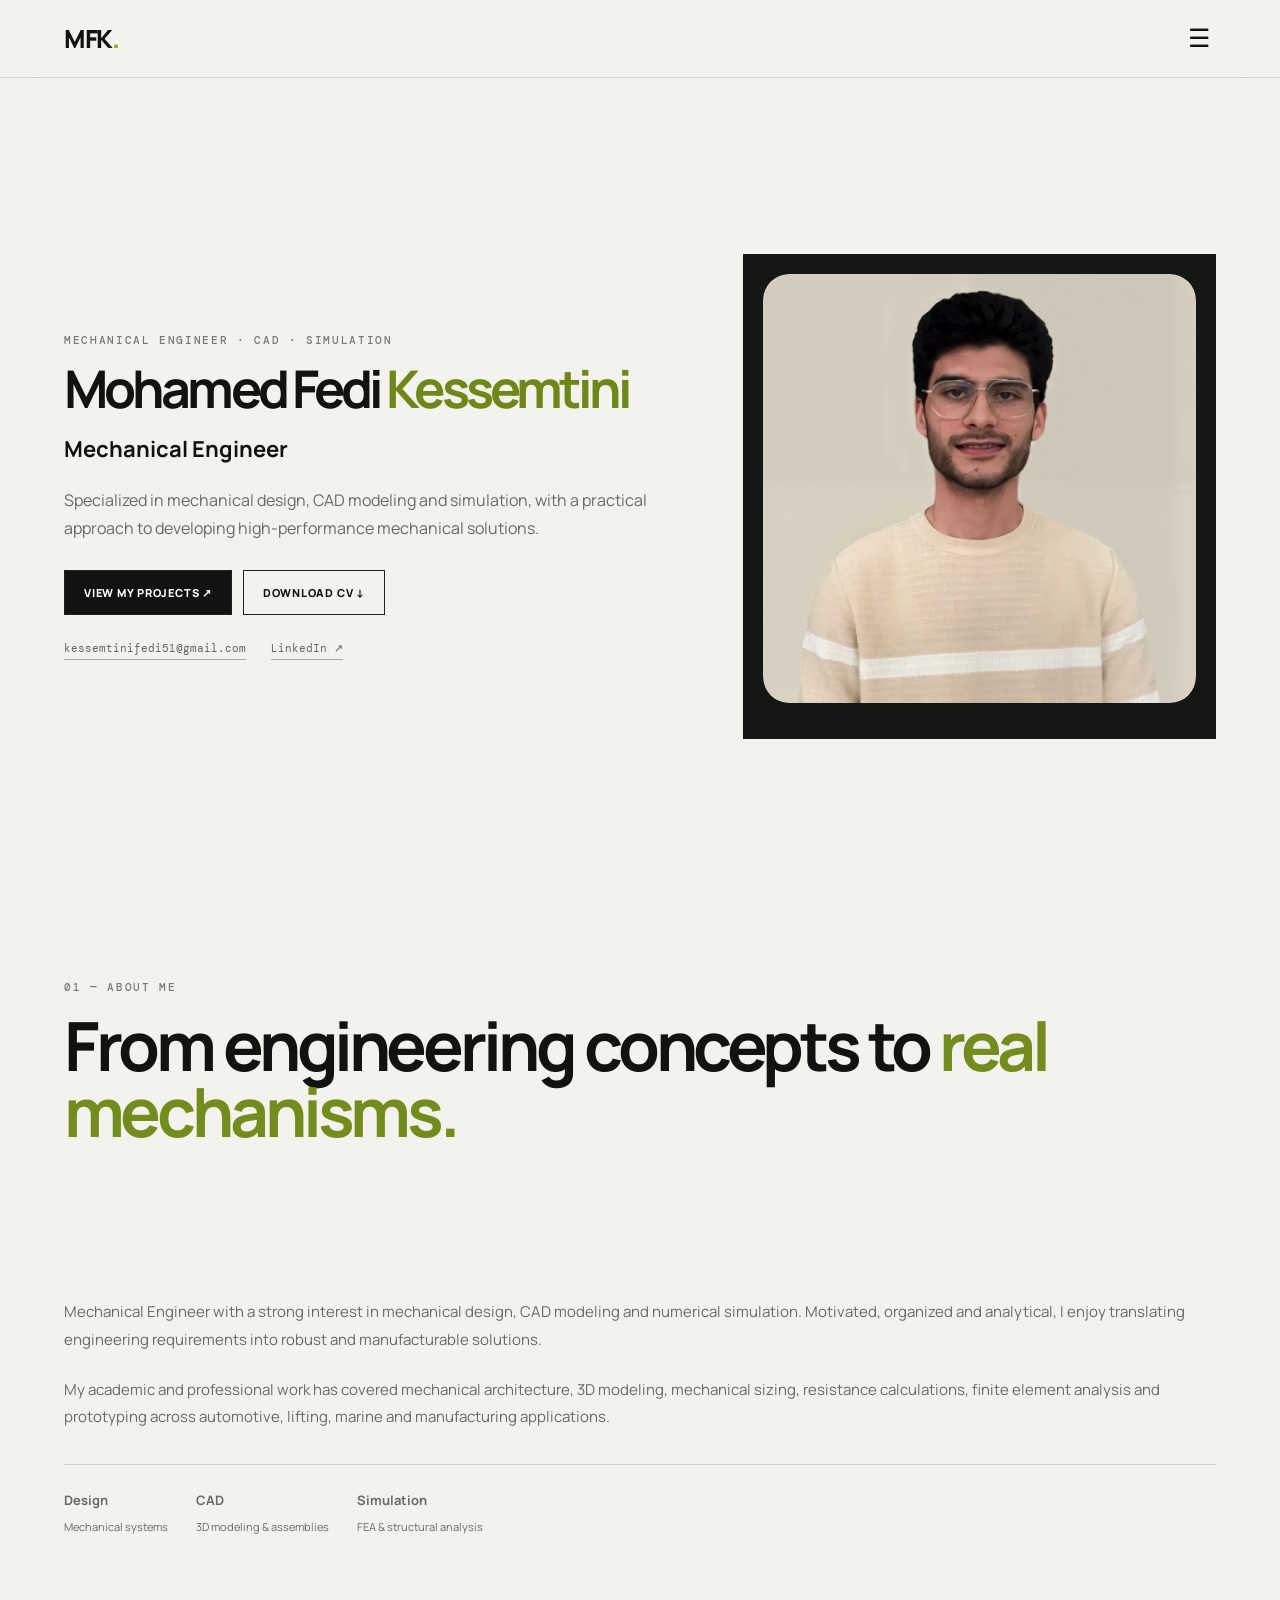
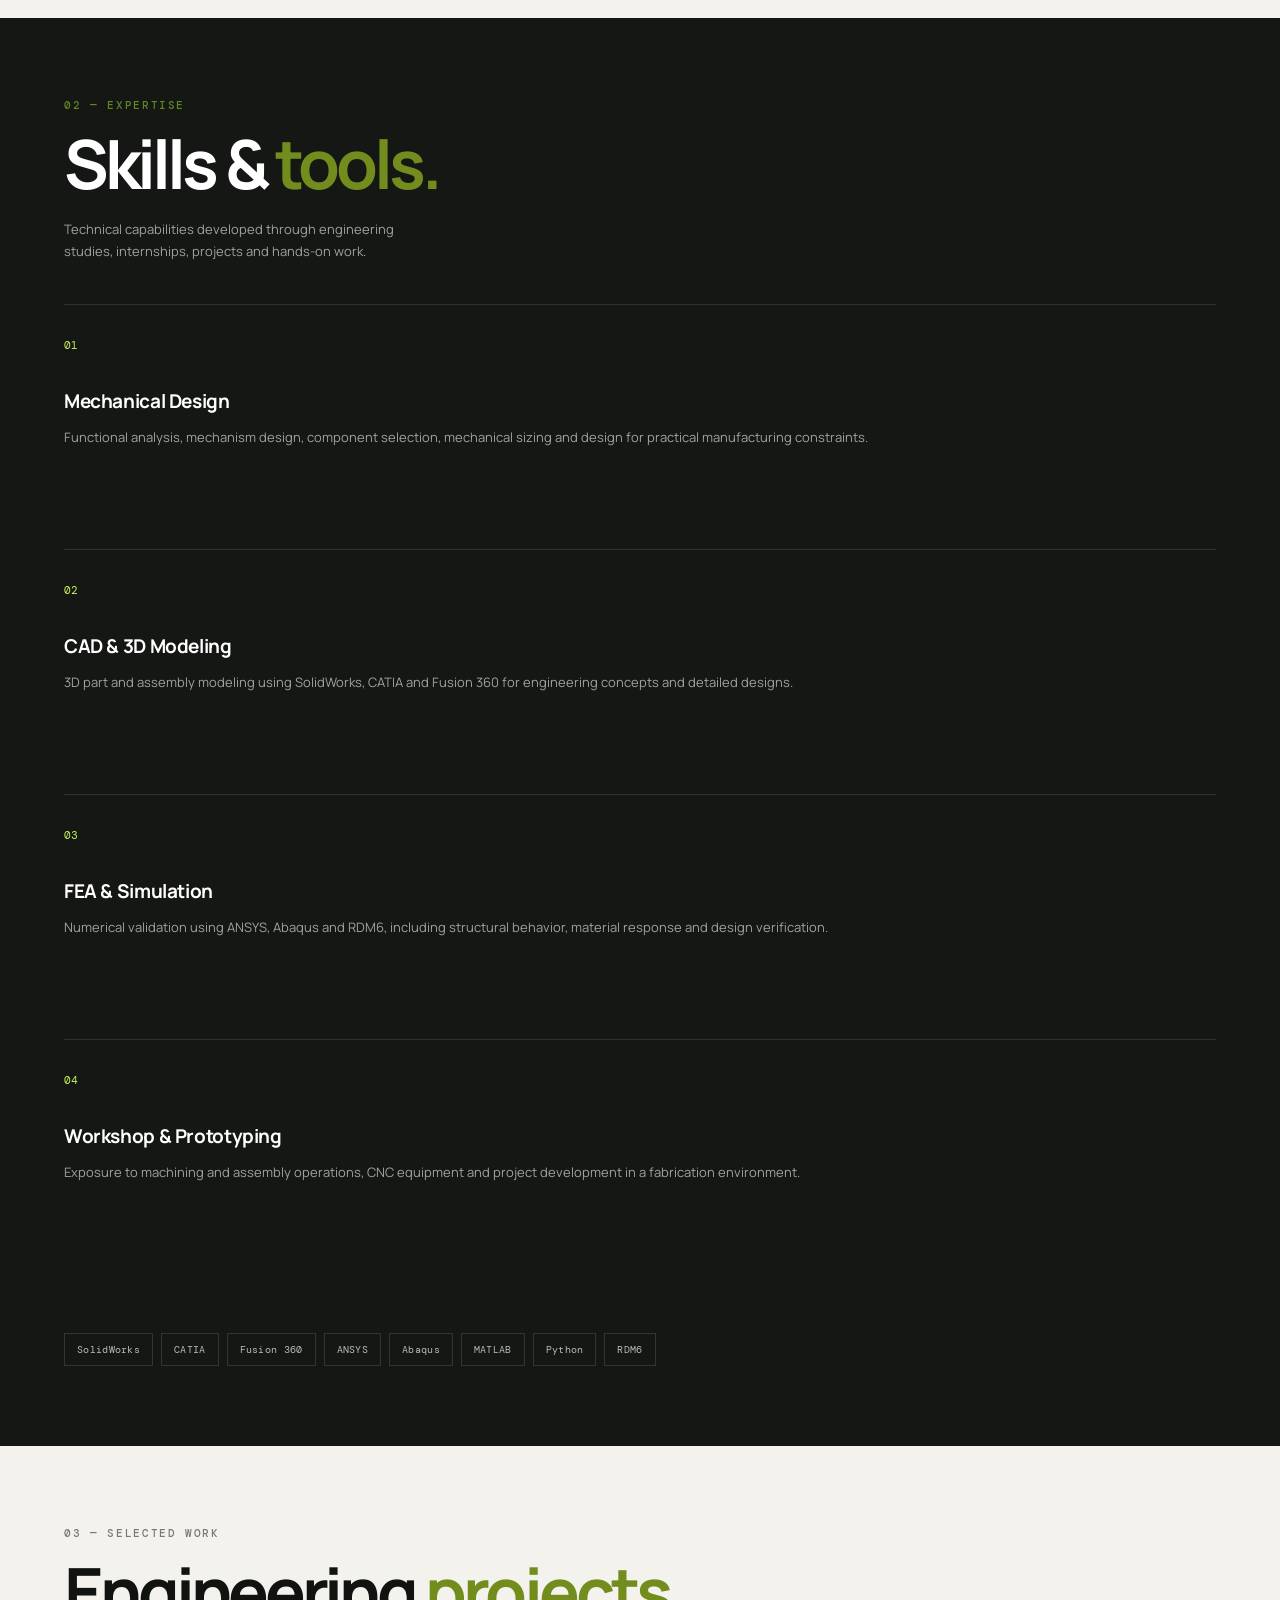
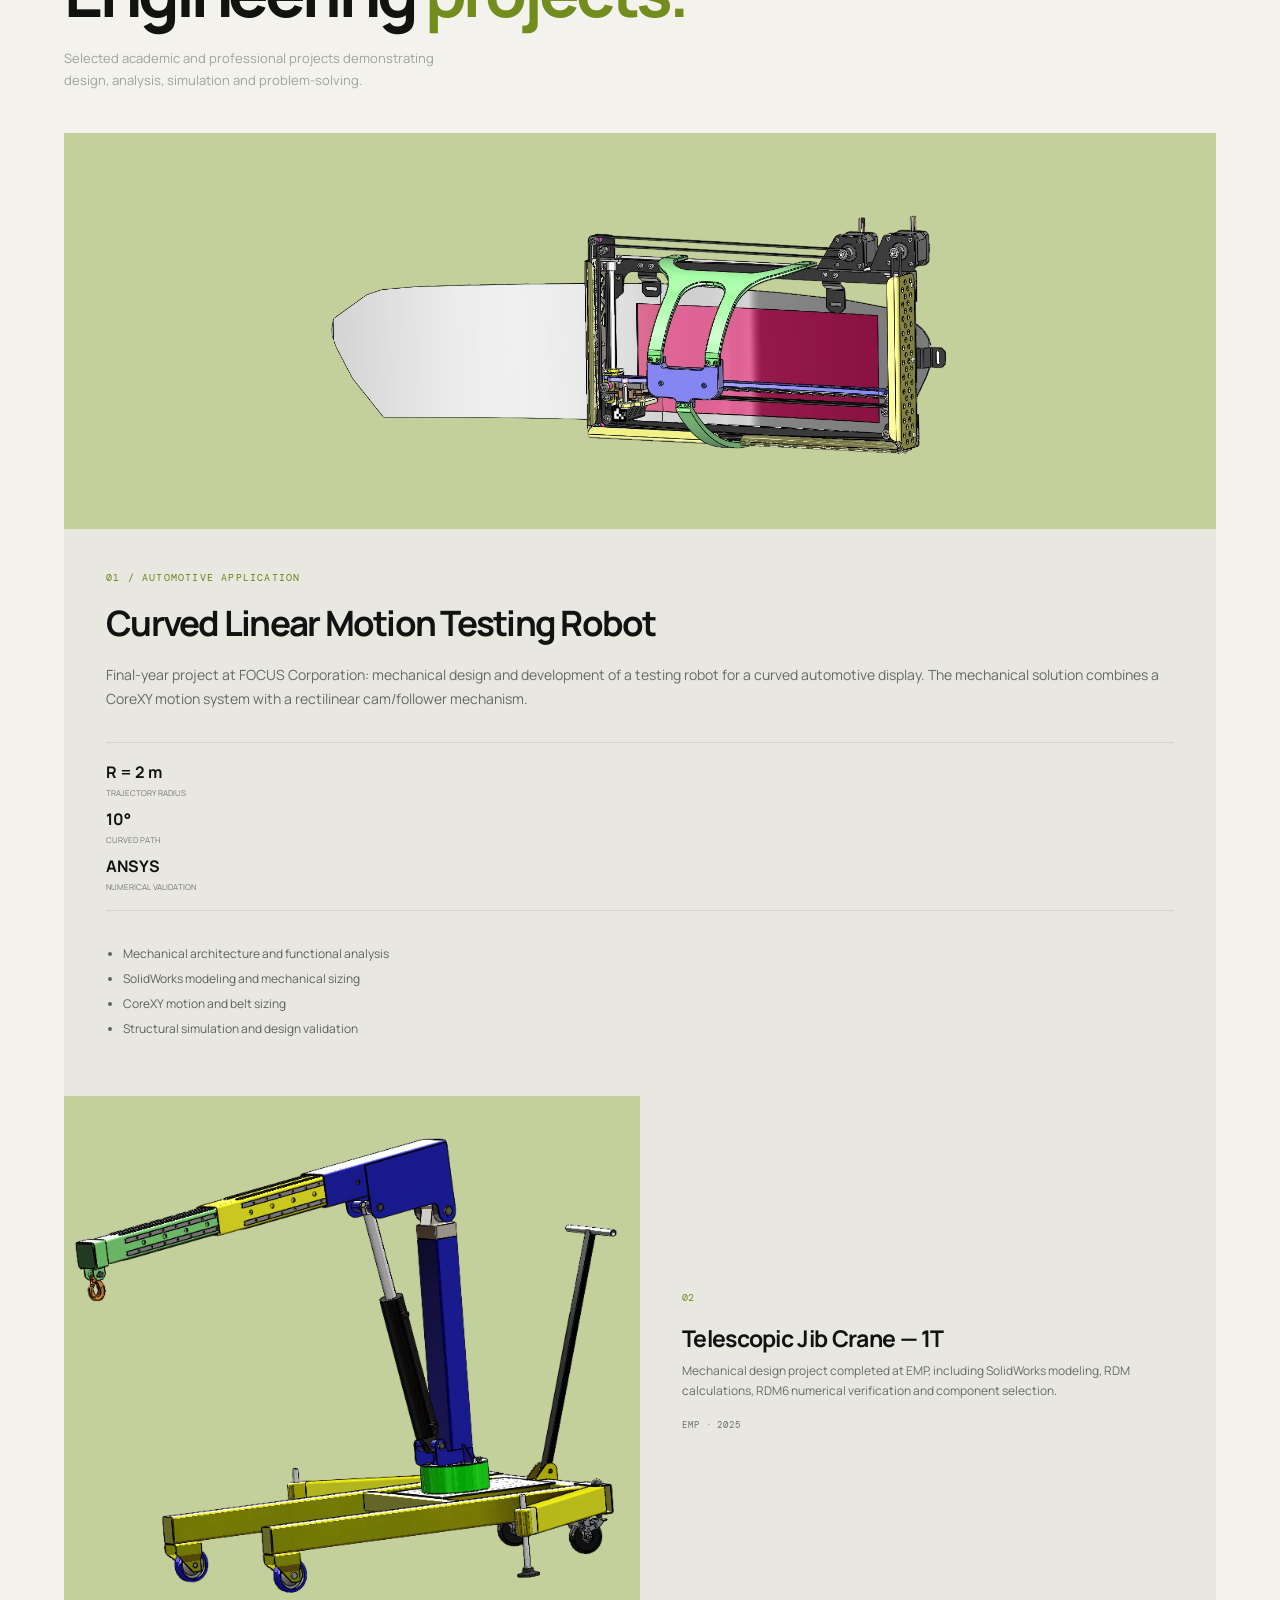
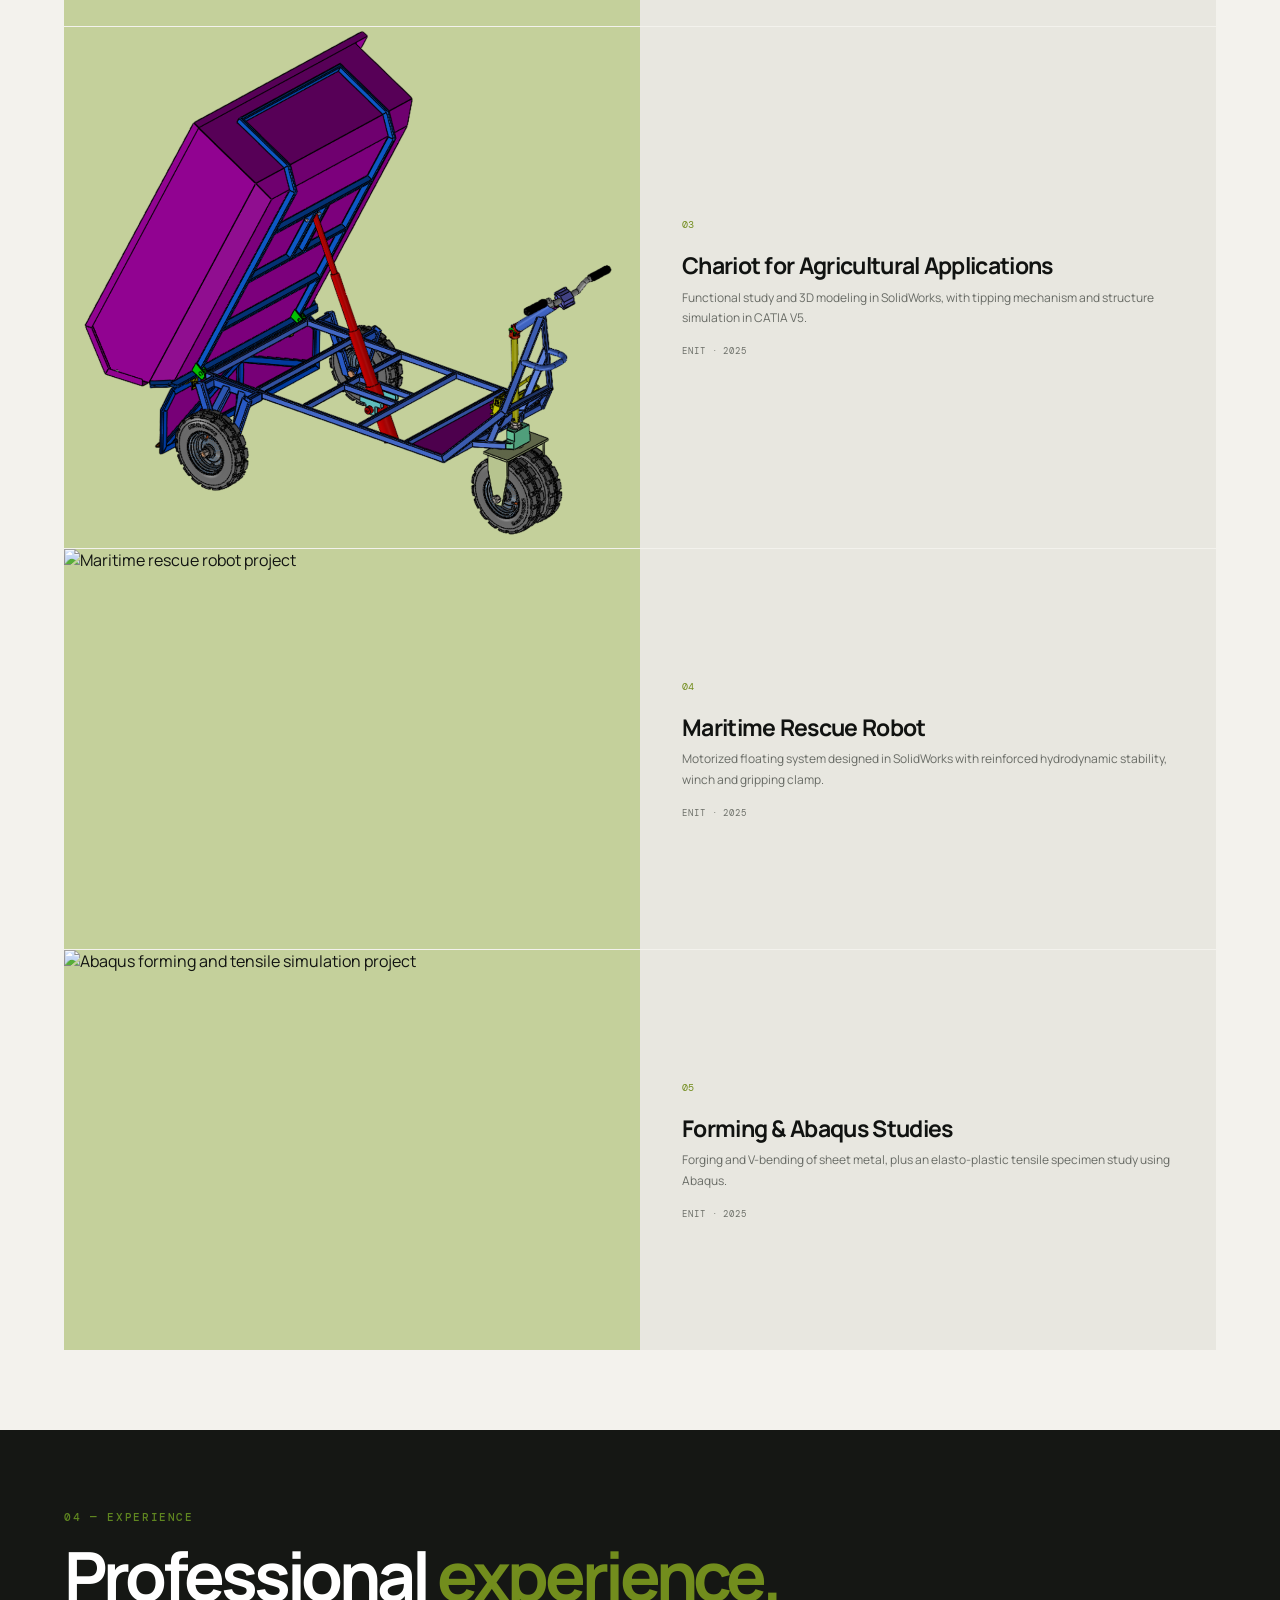
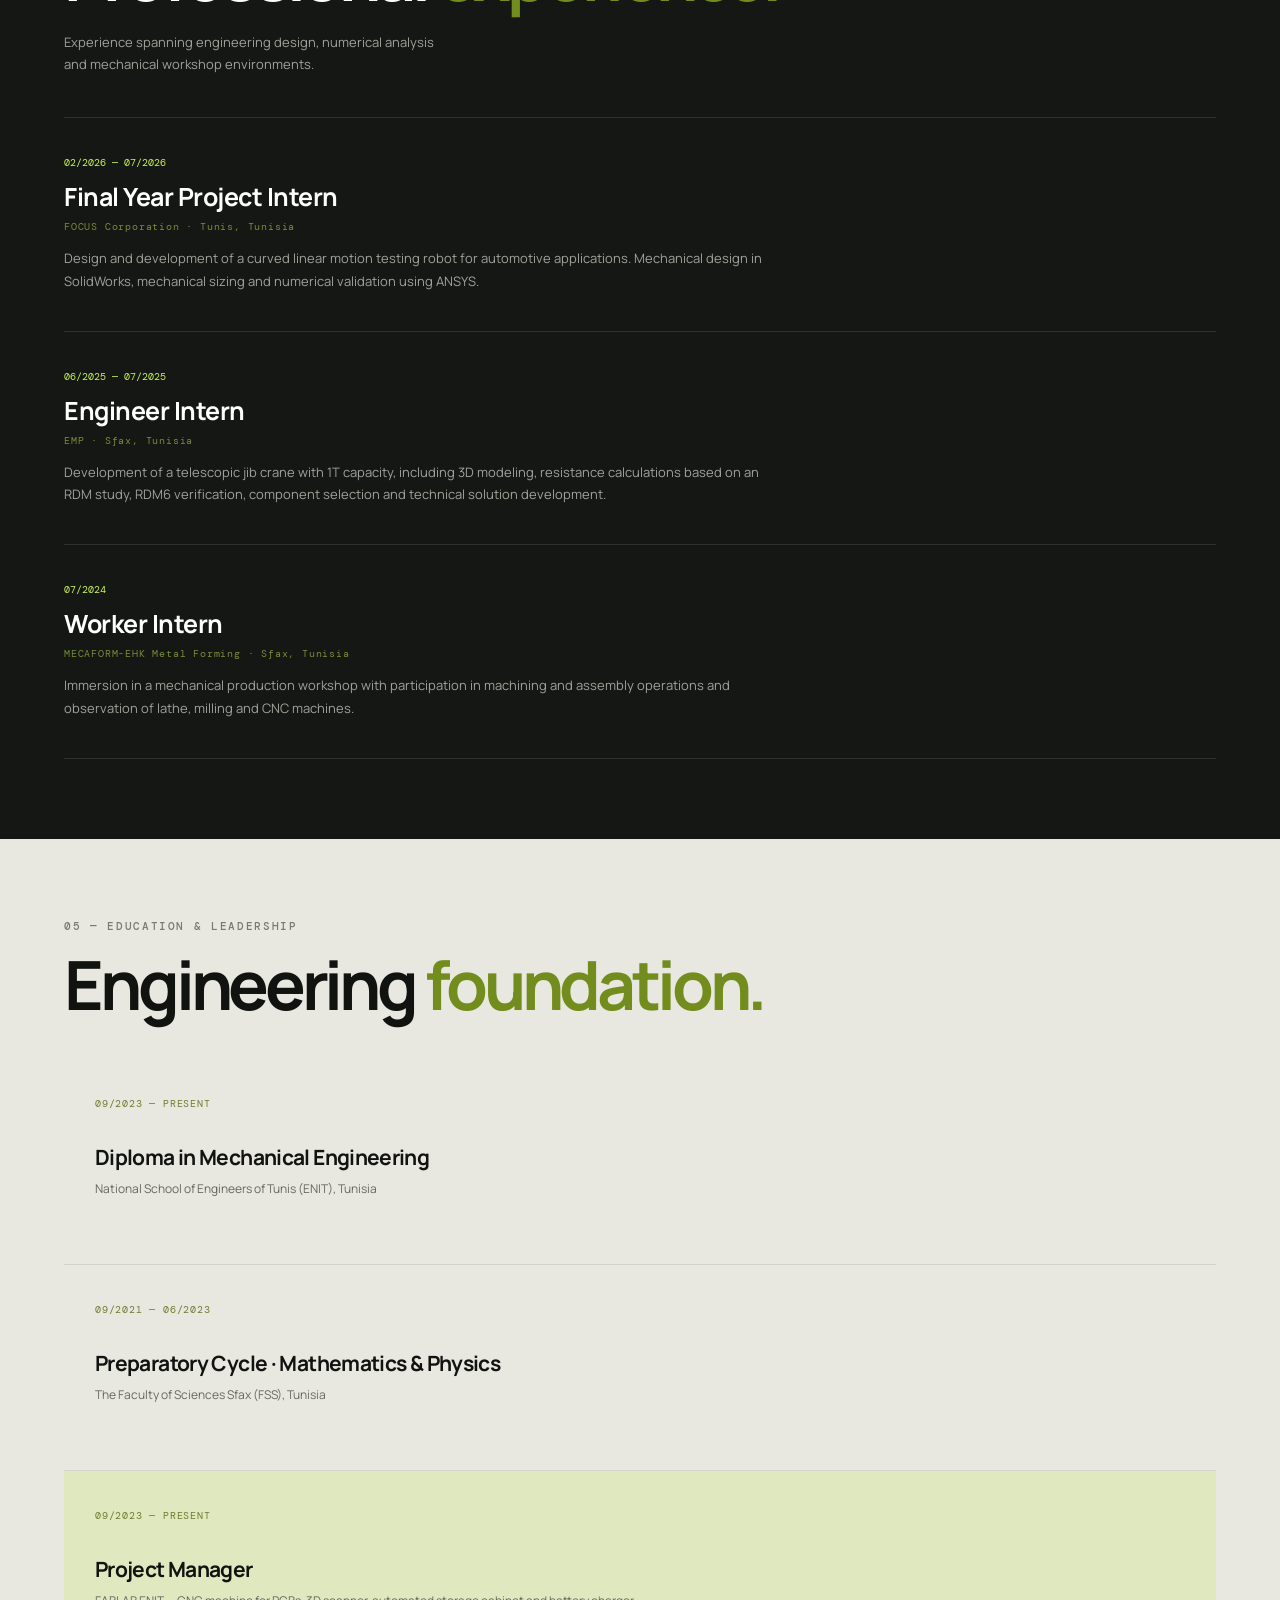
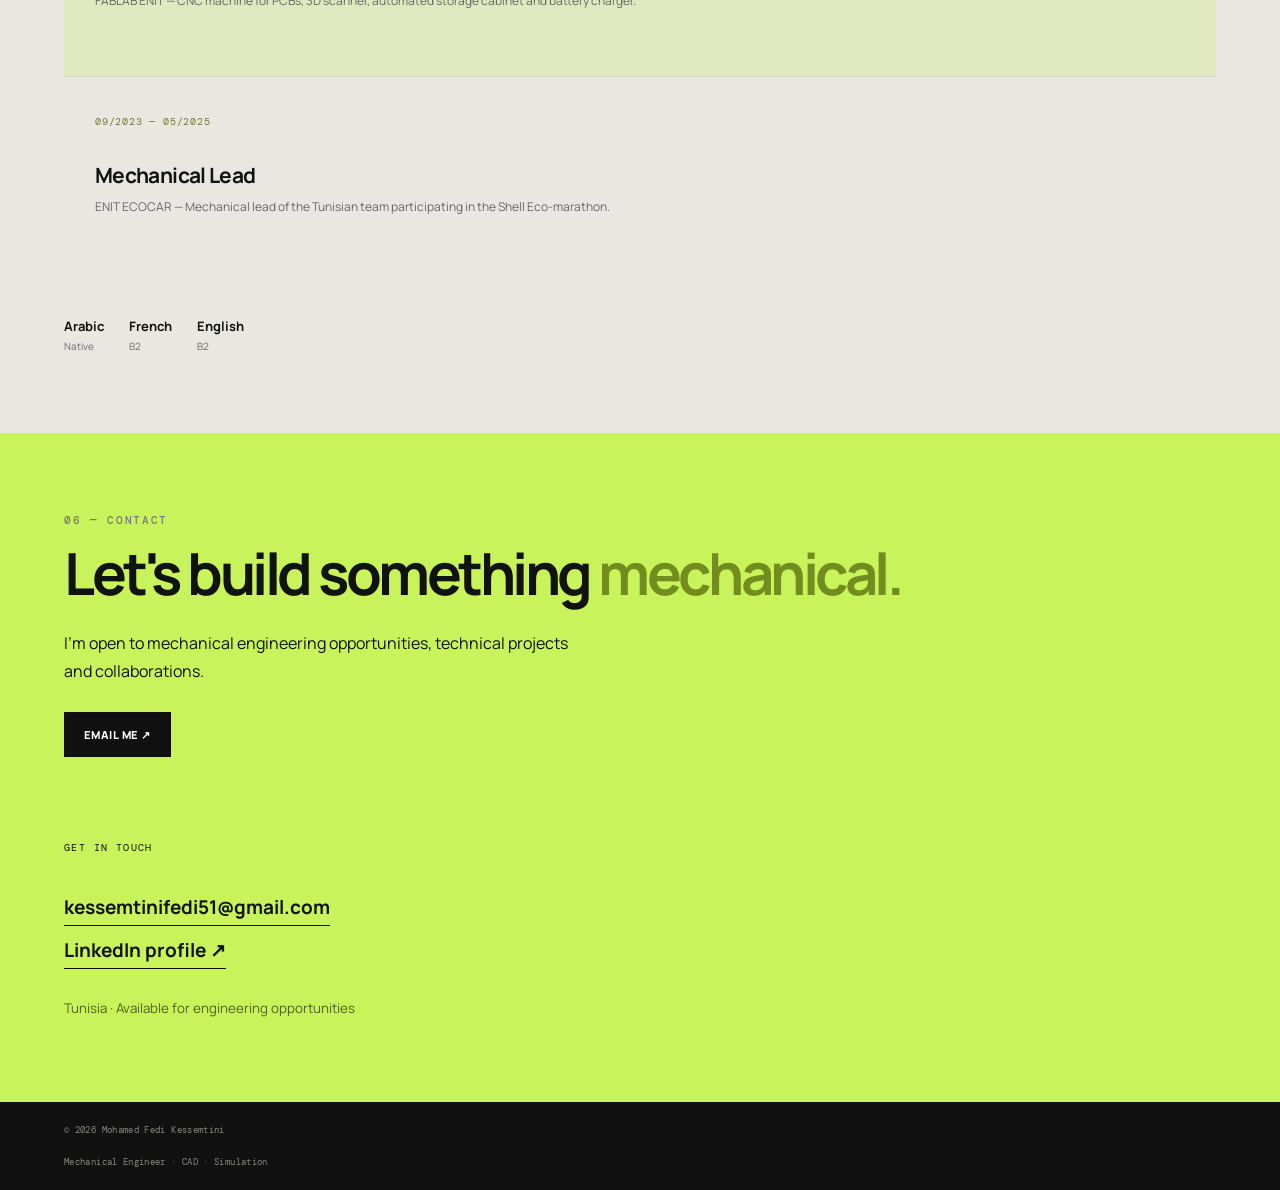
==== commit b407b2f4: "Update portfolio" ====
--- a/index.html
+++ b/index.html
@@ -89,7 +89,7 @@
 
       <article class="project-feature">
         <div class="project-image large-image">
-          <img src="images/Robot_Focus.PNG" alt="Curved linear motion testing robot project" onerror="this.hidden=true;this.nextElementSibling.hidden=false">
+          <img src="images/Robot_Focus.png" alt="Curved linear motion testing robot project" onerror="this.hidden=true;this.nextElementSibling.hidden=false">
         </div>
         <div class="project-info">
           <p class="tag">01 / AUTOMOTIVE APPLICATION</p>
--- a/styles.css
+++ b/styles.css
@@ -1182,3 +1182,23 @@
 }
 /* Fin du bloc : @media (max-width:700px) */
 
+/* Début du bloc : @media (min-width:901px) */
+@media (min-width:901px) {
+  /* Début du bloc : .hero */
+  .hero {
+    grid-template-columns:minmax(0,1.12fr) minmax(280px,.88fr);
+  }
+  /* Fin du bloc : .hero */
+}
+/* Fin du bloc : @media (min-width:901px) */
+
+/* Début du bloc : @media (max-width:900px) */
+@media (max-width:900px) {
+  /* Début du bloc : .hero */
+  .hero {
+    grid-template-columns:1fr;
+  }
+  /* Fin du bloc : .hero */
+}
+/* Fin du bloc : @media (max-width:900px) */
+
